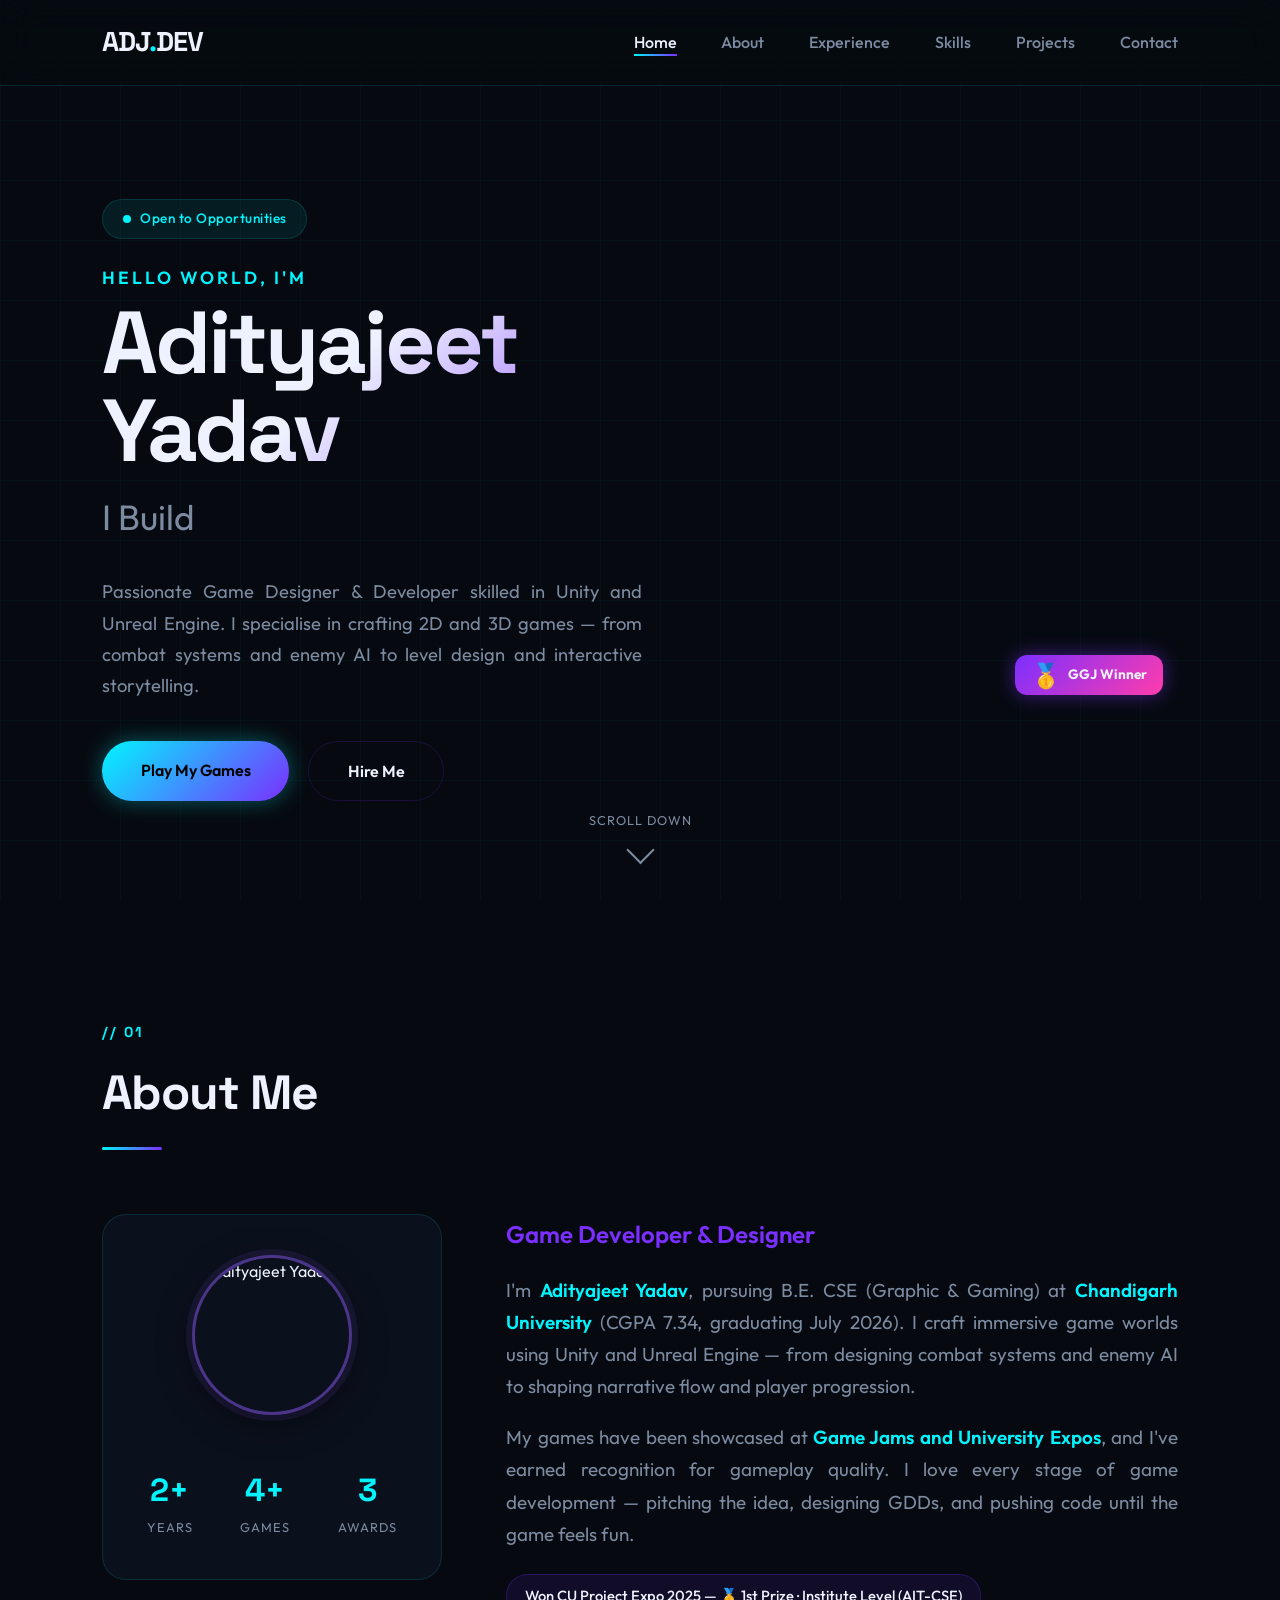
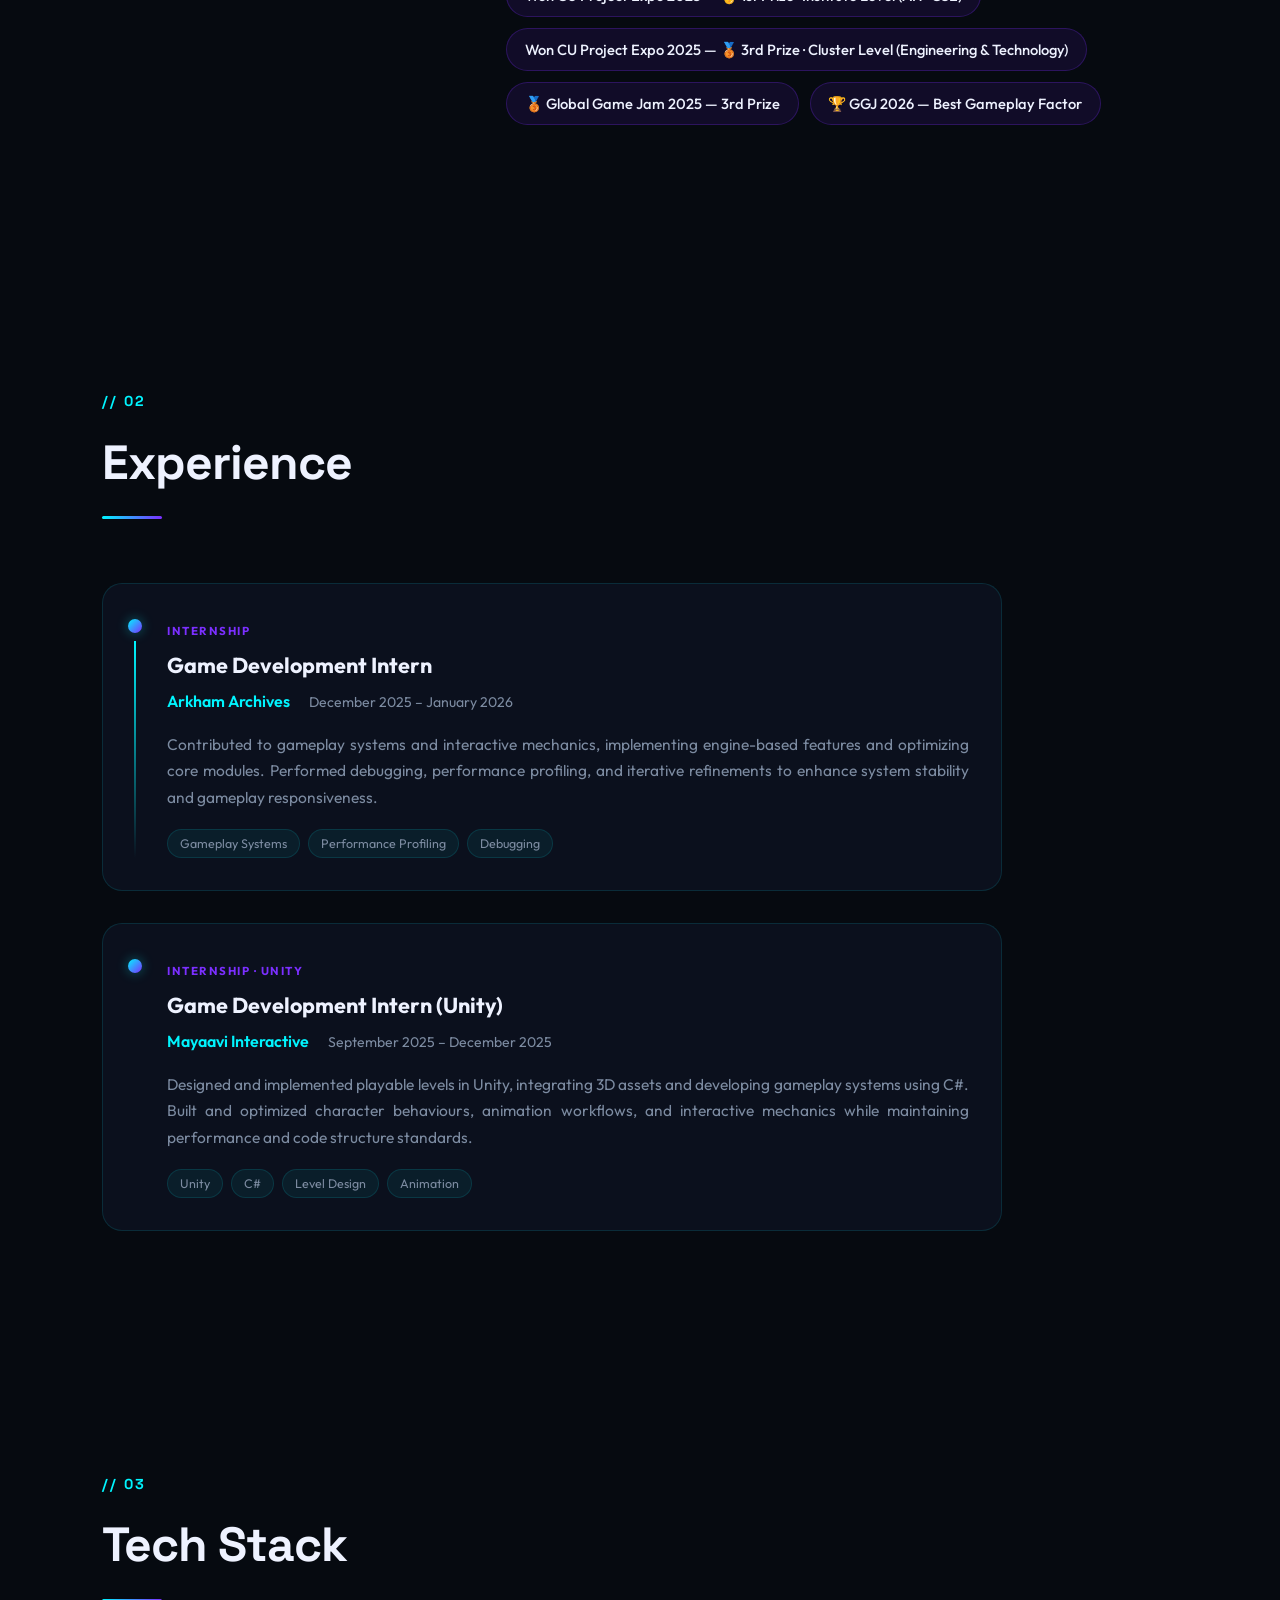
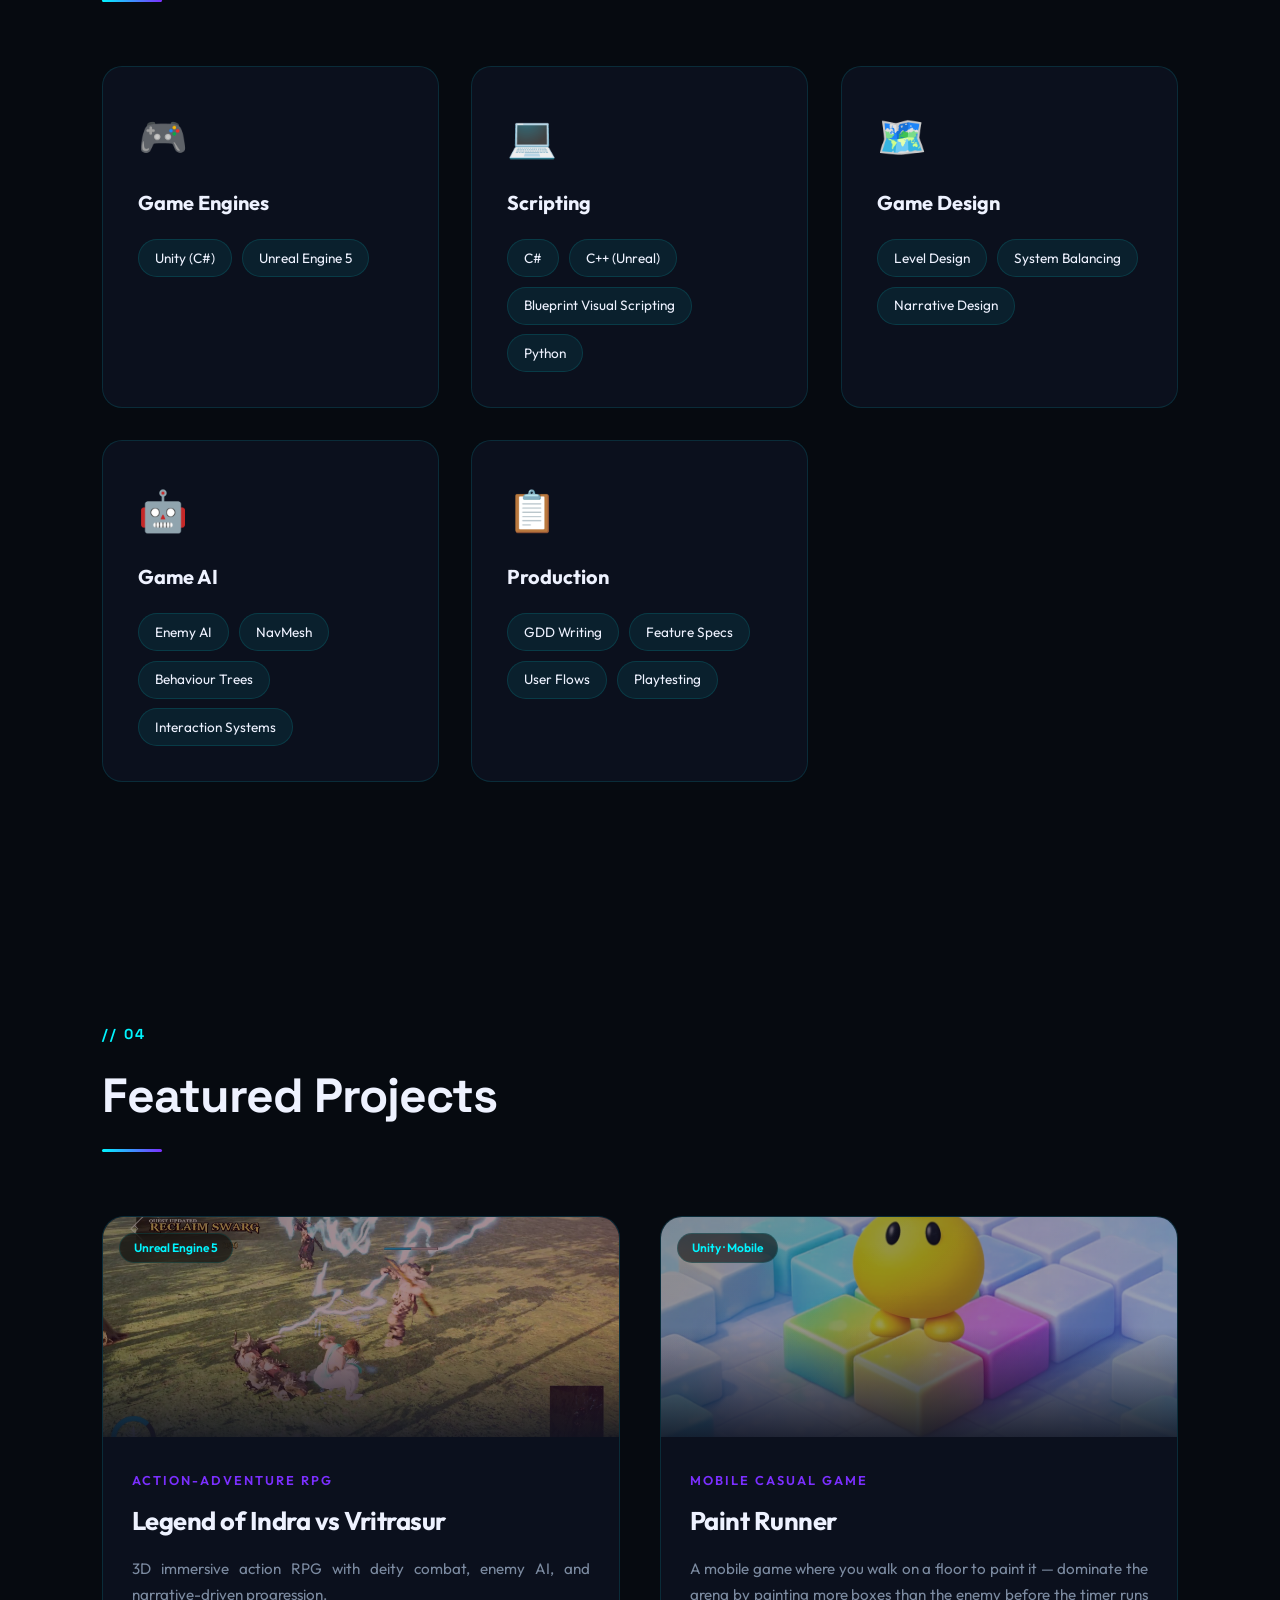
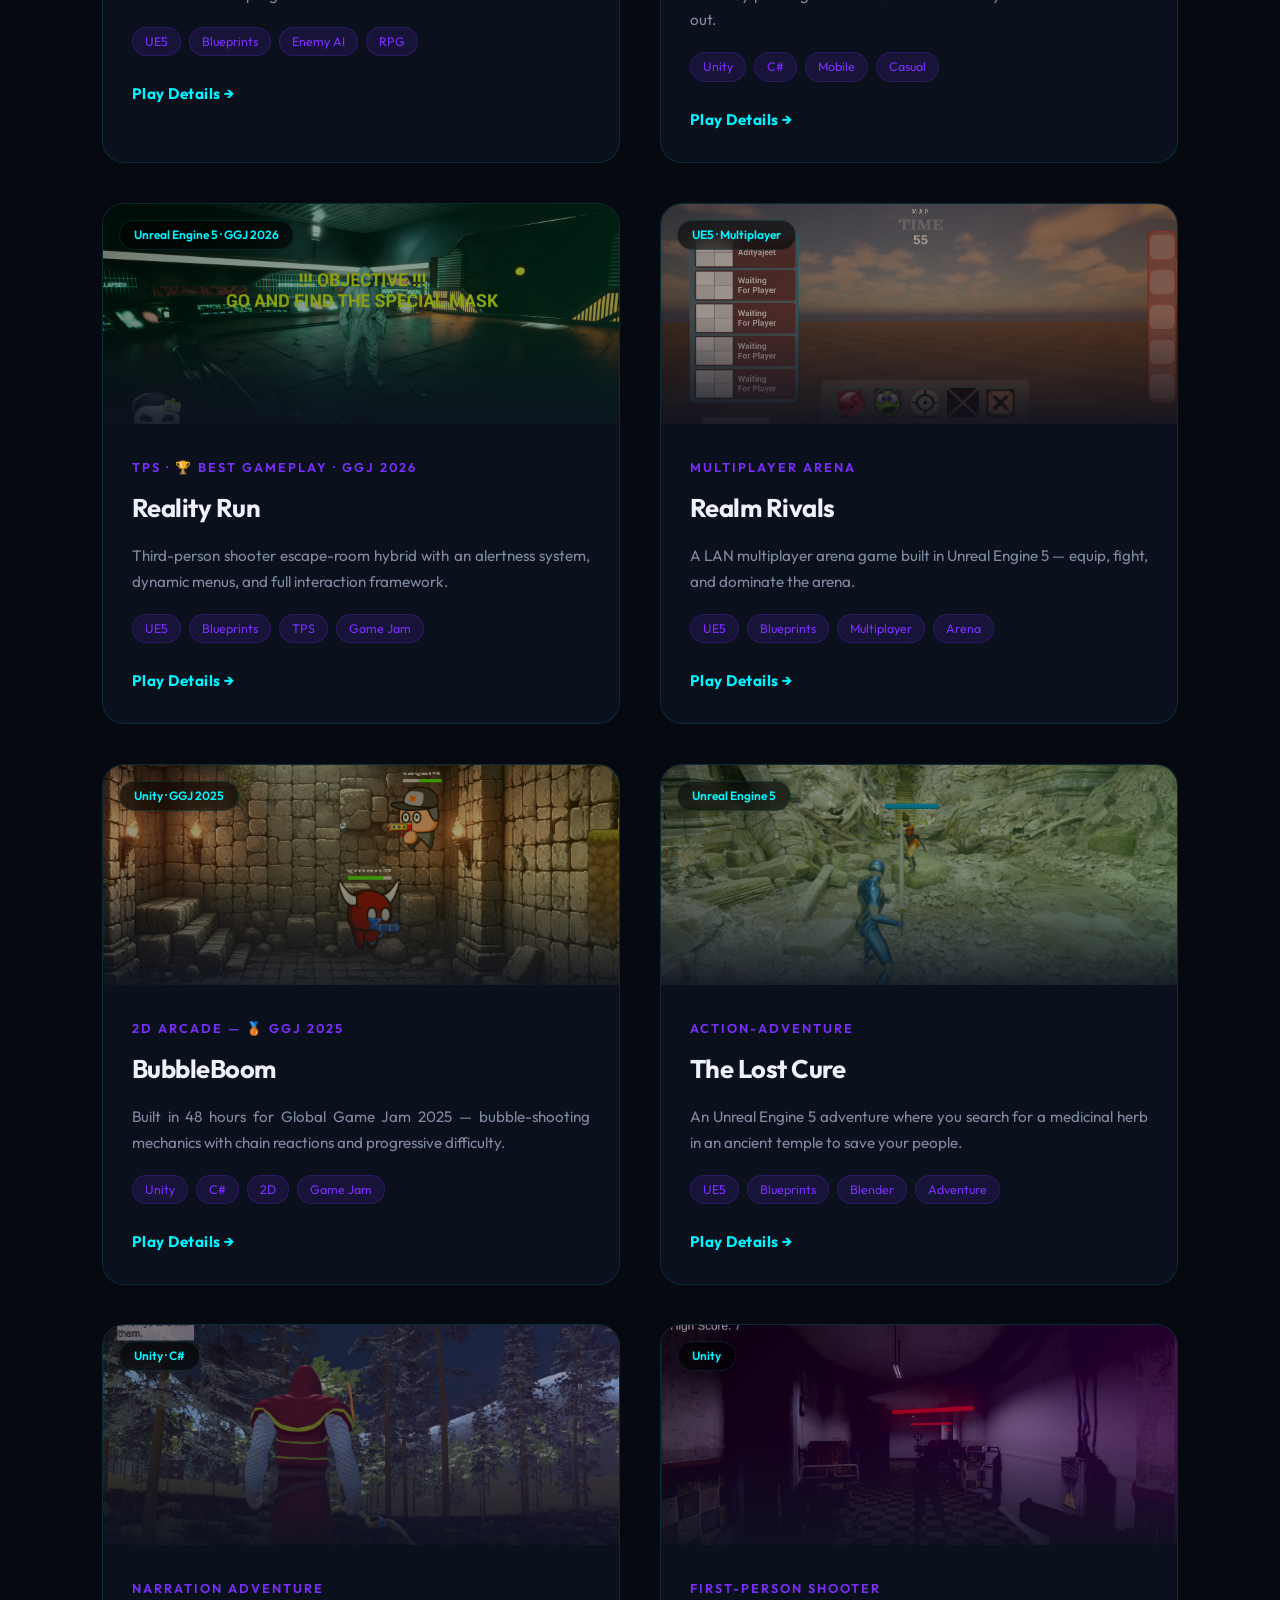
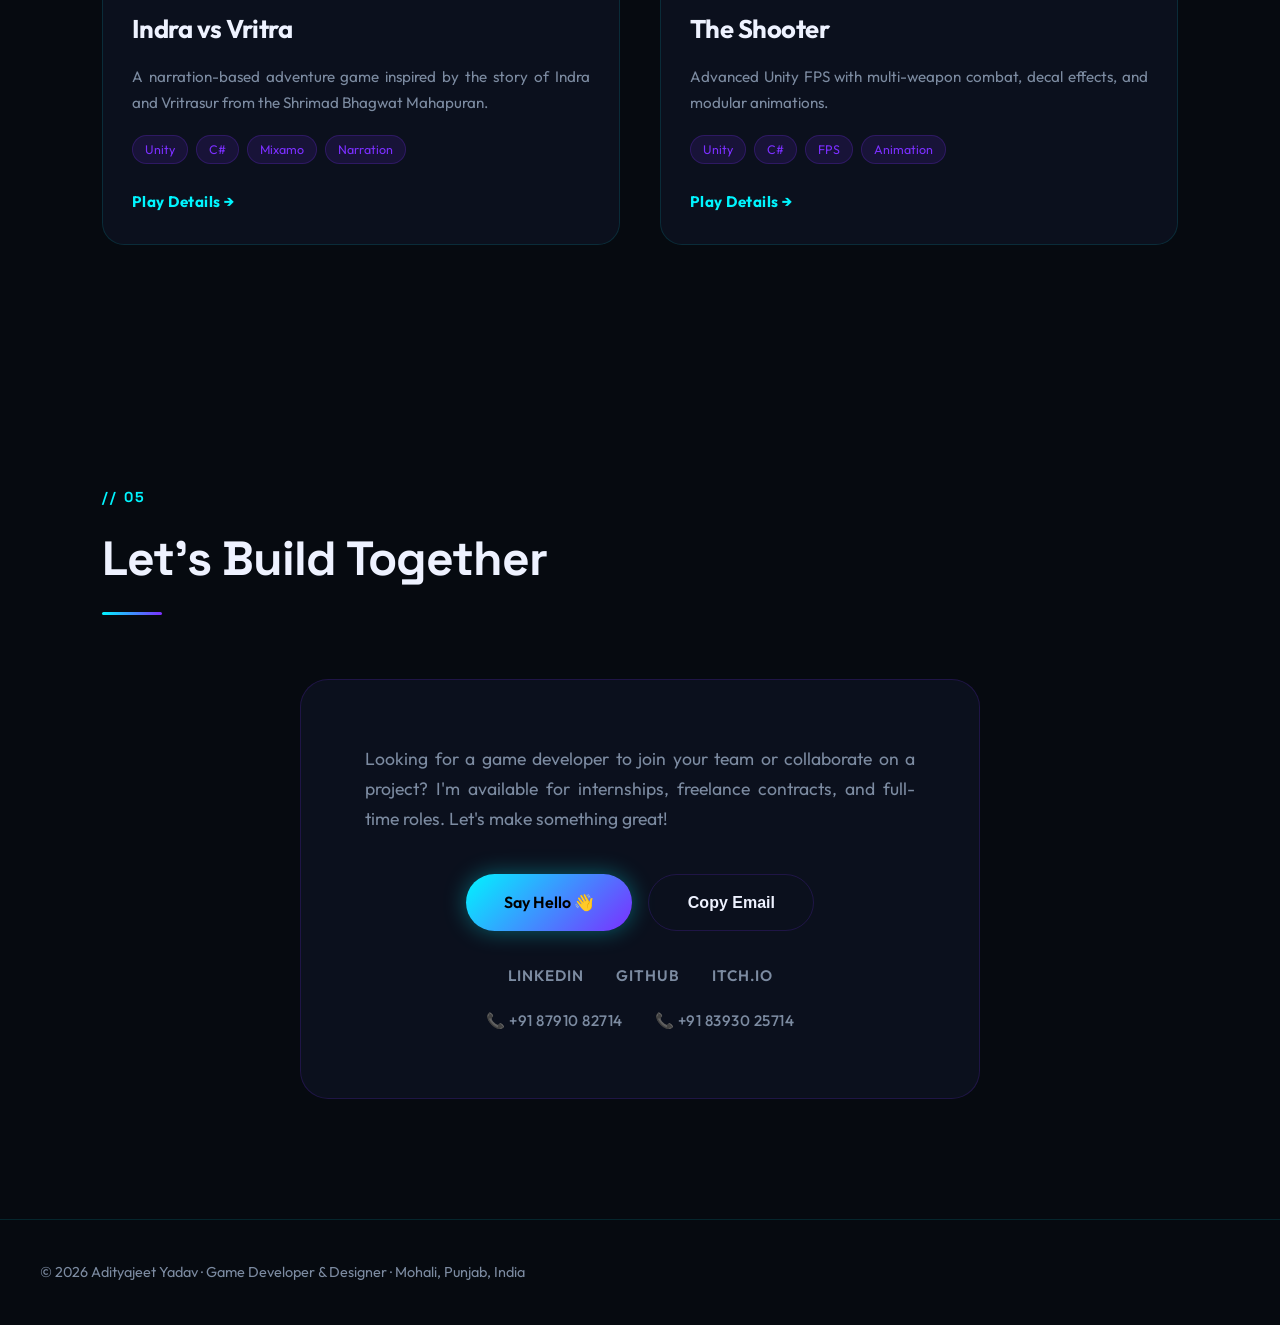
==== index.html @ 0228bddb "email" ====
<!DOCTYPE html>
<html lang="en">

<head>
    <meta charset="UTF-8">
    <meta name="viewport" content="width=device-width, initial-scale=1.0">
    <meta name="description"
        content="Adityajeet Yadav – Game Developer & Designer skilled in Unity and Unreal Engine. Crafting immersive 2D/3D gaming experiences.">
    <link
        href="https://fonts.googleapis.com/css2?family=Outfit:wght@300;400;500;600;800&family=Space+Grotesk:wght@400;700&display=swap"
        rel="stylesheet">
    <link rel="stylesheet" href="styles.css">
    <title>Adityajeet Yadav | Game Developer & Designer</title>
</head>

<body>
    <!-- THREE.JS FULL BG CANVAS -->
    <canvas id="hero-canvas"></canvas>

    <!-- NAVBAR -->
    <nav class="navbar" id="navbar">
        <div class="logo">ADJ<span class="dot">.</span>DEV</div>
        <ul class="nav-links" id="nav-links">
            <li><a href="#home" class="active">Home</a></li>
            <li><a href="#about">About</a></li>
            <li><a href="#experience">Experience</a></li>
            <li><a href="#skills">Skills</a></li>
            <li><a href="#projects">Projects</a></li>
            <li><a href="#contact">Contact</a></li>
        </ul>
        <div class="hamburger" id="hamburger" onclick="toggleMenu()">
            <span></span><span></span><span></span>
        </div>
    </nav>

    <!-- ─── HERO SECTION ─── -->
    <header class="hero" id="home">
        <div class="hero-content">
            <div class="hero-badge">
                <span class="badge-dot"></span>Open to Opportunities
            </div>
            <h2 class="greeting">Hello World, I'm</h2>
            <h1 class="name">Adityajeet Yadav</h1>
            <div class="type-wrap">
                <span class="type-prefix">I Build&nbsp;</span>
                <span class="typewriter" id="typewriter"></span>
            </div>
            <p class="bio">
                Passionate Game Designer & Developer skilled in Unity and Unreal Engine. I specialise in crafting 2D and
                3D games — from combat systems and enemy AI to level design and interactive storytelling.
            </p>
            <div class="cta-buttons">
                <a href="#projects" class="btn primary pulse">Play My Games</a>
                <a href="#contact" class="btn secondary">Hire Me</a>
            </div>
        </div>

        <div class="hero-3d-model" id="hero-model-wrap">
            <div class="level-badge"><span class="level-num">🥇</span>&nbsp;GGJ Winner</div>
        </div>

        <div class="scroll-hint">
            <span>Scroll Down</span>
            <div class="scroll-arrow"></div>
        </div>
    </header>

    <!-- ─── ABOUT SECTION ─── -->
    <section class="section about" id="about">
        <div class="section-header">
            <span class="section-prefix">// 01</span>
            <h2 class="section-title">About Me</h2>
            <div class="title-line"></div>
        </div>
        <div class="about-layout">
            <div class="about-card tilt-card">
                <div class="card-glow"></div>
                <div class="about-card-inner">
                    <img src="assets/profile.jpg" alt="Adityajeet Yadav"
                        style="
                            width: 160px;
                            height: 160px;
                            border-radius: 50%;
                            object-fit: cover;
                            object-position: center top;
                            display: block;
                            margin: 0 auto 1rem;
                            border: 3px solid rgba(139, 92, 246, 0.5);
                            box-shadow: 0 0 0 6px rgba(139, 92, 246, 0.1), 0 8px 32px rgba(0,0,0,0.5);
                            transition: transform 0.3s, box-shadow 0.3s;
                        "
                        onmouseover="this.style.transform='scale(1.05)';this.style.boxShadow='0 0 0 6px rgba(139,92,246,0.25), 0 16px 48px rgba(0,0,0,0.6)';"
                        onmouseout="this.style.transform='scale(1)';this.style.boxShadow='0 0 0 6px rgba(139,92,246,0.1), 0 8px 32px rgba(0,0,0,0.5)';"
                    >
                    <div class="about-stats-mini">
                        <div class="stat"><span class="stat-n">2+</span><span class="stat-l">Years</span></div>
                        <div class="stat"><span class="stat-n">4+</span><span class="stat-l">Games</span></div>
                        <div class="stat"><span class="stat-n">3</span><span class="stat-l">Awards</span></div>
                    </div>
                </div>
            </div>
            <div class="about-text">
                <h3 class="about-sub">Game Developer & Designer</h3>
                <p>
                    I'm <strong>Adityajeet Yadav</strong>, pursuing B.E. CSE (Graphic & Gaming) at <strong>Chandigarh
                        University</strong> (CGPA 7.34, graduating July 2026). I craft immersive game worlds using Unity
                    and Unreal Engine — from designing combat systems and enemy AI to shaping narrative flow and player
                    progression.
                </p>
                <p>
                    My games have been showcased at <strong>Game Jams and University Expos</strong>, and I've earned
                    recognition for gameplay quality. I love every stage of game development — pitching the idea,
                    designing GDDs, and pushing code until the game feels fun.
                </p>
                <div class="award-chips">
                    <span class="award-chip">Won CU Project Expo 2025 — 🥇 1st Prize · Institute Level (AIT-CSE)</span>
                    <span class="award-chip">Won CU Project Expo 2025 — 🥉 3rd Prize · Cluster Level (Engineering &amp;
                        Technology)</span>
                    <span class="award-chip">🥉 Global Game Jam 2025 — 3rd Prize</span>
                    <span class="award-chip">🏆 GGJ 2026 — Best Gameplay Factor</span>
                </div>

            </div>
        </div>
    </section>

    <!-- ─── EXPERIENCE SECTION ─── -->
    <section class="section experience" id="experience">
        <div class="section-header">
            <span class="section-prefix">// 02</span>
            <h2 class="section-title">Experience</h2>
            <div class="title-line"></div>
        </div>
        <div class="timeline">

            <div class="timeline-item tilt-card">
                <div class="card-glow"></div>
                <div class="tl-left">
                    <div class="tl-dot"></div>
                    <div class="tl-line"></div>
                </div>
                <div class="tl-content">
                    <div class="tl-badge">Internship</div>
                    <h3 class="tl-title">Game Development Intern</h3>
                    <span class="tl-company">Arkham Archives</span>
                    <span class="tl-date">December 2025 – January 2026</span>
                    <p class="tl-desc">
                        Contributed to gameplay systems and interactive mechanics, implementing engine-based features
                        and optimizing core modules. Performed debugging, performance profiling, and iterative
                        refinements to enhance system stability and gameplay responsiveness.
                    </p>
                    <div class="tl-tags">
                        <span>Gameplay Systems</span><span>Performance Profiling</span><span>Debugging</span>
                    </div>
                </div>
            </div>

            <div class="timeline-item tilt-card">
                <div class="card-glow"></div>
                <div class="tl-left">
                    <div class="tl-dot"></div>
                </div>
                <div class="tl-content">
                    <div class="tl-badge">Internship · Unity</div>
                    <h3 class="tl-title">Game Development Intern (Unity)</h3>
                    <span class="tl-company">Mayaavi Interactive</span>
                    <span class="tl-date">September 2025 – December 2025</span>
                    <p class="tl-desc">
                        Designed and implemented playable levels in Unity, integrating 3D assets and developing gameplay
                        systems using C#. Built and optimized character behaviours, animation workflows, and interactive
                        mechanics while maintaining performance and code structure standards.
                    </p>
                    <div class="tl-tags">
                        <span>Unity</span><span>C#</span><span>Level Design</span><span>Animation</span>
                    </div>
                </div>
            </div>

        </div>
    </section>

    <!-- ─── SKILLS SECTION ─── -->
    <section class="section skills" id="skills">
        <div class="section-header">
            <span class="section-prefix">// 03</span>
            <h2 class="section-title">Tech Stack</h2>
            <div class="title-line"></div>
        </div>
        <div class="skills-grid">
            <div class="skill-card tilt-card">
                <div class="card-glow"></div>
                <div class="skill-icon">🎮</div>
                <h3>Game Engines</h3>
                <div class="skill-tags">
                    <span>Unity (C#)</span><span>Unreal Engine 5</span>
                </div>
            </div>
            <div class="skill-card tilt-card">
                <div class="card-glow"></div>
                <div class="skill-icon">💻</div>
                <h3>Scripting</h3>
                <div class="skill-tags">
                    <span>C#</span><span>C++ (Unreal)</span><span>Blueprint Visual Scripting</span><span>Python</span>
                </div>
            </div>
            <div class="skill-card tilt-card">
                <div class="card-glow"></div>
                <div class="skill-icon">🗺️</div>
                <h3>Game Design</h3>
                <div class="skill-tags">
                    <span>Level Design</span><span>System Balancing</span><span>Narrative Design</span>
                </div>
            </div>
            <div class="skill-card tilt-card">
                <div class="card-glow"></div>
                <div class="skill-icon">🤖</div>
                <h3>Game AI</h3>
                <div class="skill-tags">
                    <span>Enemy AI</span><span>NavMesh</span><span>Behaviour Trees</span><span>Interaction
                        Systems</span>
                </div>
            </div>
            <div class="skill-card tilt-card">
                <div class="card-glow"></div>
                <div class="skill-icon">📋</div>
                <h3>Production</h3>
                <div class="skill-tags">
                    <span>GDD Writing</span><span>Feature Specs</span><span>User Flows</span><span>Playtesting</span>
                </div>
            </div>

        </div>
    </section>

    <!-- ─── PROJECTS SECTION ─── -->
    <section class="section projects" id="projects">
        <div class="section-header">
            <span class="section-prefix">// 04</span>
            <h2 class="section-title">Featured Projects</h2>
            <div class="title-line"></div>
        </div>
        <div class="projects-grid">

            <!-- PROJECT 1 -->
            <div class="project-card tilt-card" onclick="window.location.href='projects/indra-vs-vritrasur.html'">
                <div class="card-glow"></div>
                <div class="project-thumb thumb-1">
                    <img src="projects/Legend of Indra vs Vritrasur/Indra1.png" alt="Legend of Indra vs Vritrasur preview"
                        style="position:absolute;inset:0;width:100%;height:100%;object-fit:cover;opacity:0.55;">
                    <div class="project-engine-badge">Unreal Engine 5</div>
                    <div class="thumb-overlay"></div>
                </div>
                <div class="project-info">
                    <span class="proj-cat">Action-Adventure RPG</span>
                    <h3 class="proj-title">Legend of Indra vs Vritrasur</h3>
                    <p class="proj-desc">3D immersive action RPG with deity combat, enemy AI, and narrative-driven
                        progression.</p>
                    <div class="proj-tags"><span>UE5</span><span>Blueprints</span><span>Enemy AI</span><span>RPG</span>
                    </div>
                    <span class="proj-cta">Play Details →</span>
                </div>
            </div>

            <!-- PROJECT 2 -->
            <div class="project-card tilt-card" onclick="window.location.href='projects/paint-runner.html'">
                <div class="card-glow"></div>
                <div class="project-thumb thumb-2">
                    <img src="projects/Paint%20Runner/Screenshot_20260405_161250_It%27s%20Me%20Pico.jpg.jpeg" alt="Paint Runner preview"
                        style="position:absolute;inset:0;width:100%;height:100%;object-fit:cover;opacity:0.55;">
                    <div class="project-engine-badge">Unity · Mobile</div>
                    <div class="thumb-overlay"></div>
                </div>
                <div class="project-info">
                    <span class="proj-cat">Mobile Casual Game</span>
                    <h3 class="proj-title">Paint Runner</h3>
                    <p class="proj-desc">A mobile game where you walk on a floor to paint it — dominate the arena by painting more boxes than the enemy before the timer runs out.</p>
                    <div class="proj-tags"><span>Unity</span><span>C#</span><span>Mobile</span><span>Casual</span></div>
                    <span class="proj-cta">Play Details →</span>
                </div>
            </div>

            <!-- PROJECT 3 -->
            <div class="project-card tilt-card" onclick="window.location.href='projects/reality-run.html'">
                <div class="card-glow"></div>
                <div class="project-thumb thumb-3">
                    <img src="assets/projects/reality-run/ss1.png" alt="Reality Run preview"
                        style="position:absolute;inset:0;width:100%;height:100%;object-fit:cover;opacity:0.55;">
                    <div class="project-engine-badge">Unreal Engine 5 · GGJ 2026</div>
                    <div class="thumb-overlay"></div>
                </div>
                <div class="project-info">
                    <span class="proj-cat">TPS · 🏆 Best Gameplay · GGJ 2026</span>
                    <h3 class="proj-title">Reality Run</h3>
                    <p class="proj-desc">Third-person shooter escape-room hybrid with an alertness system, dynamic
                        menus, and full interaction framework.</p>
                    <div class="proj-tags"><span>UE5</span><span>Blueprints</span><span>TPS</span><span>Game Jam</span></div>
                    <span class="proj-cta">Play Details →</span>
                </div>
            </div>

            <!-- PROJECT 4 -->
            <div class="project-card tilt-card" onclick="window.location.href='projects/realm-rivals.html'">
                <div class="card-glow"></div>
                <div class="project-thumb thumb-4">
                    <img src="projects/Realm%20Rivals/Screenshot%202026-04-05%20165636.png" alt="Realm Rivals preview"
                        style="position:absolute;inset:0;width:100%;height:100%;object-fit:cover;opacity:0.55;">
                    <div class="project-engine-badge">UE5 · Multiplayer</div>
                    <div class="thumb-overlay"></div>
                </div>
                <div class="project-info">
                    <span class="proj-cat">Multiplayer Arena</span>
                    <h3 class="proj-title">Realm Rivals</h3>
                    <p class="proj-desc">A LAN multiplayer arena game built in Unreal Engine 5 — equip, fight, and dominate the arena.</p>
                    <div class="proj-tags"><span>UE5</span><span>Blueprints</span><span>Multiplayer</span><span>Arena</span></div>
                    <span class="proj-cta">Play Details →</span>
                </div>
            </div>

            <!-- PROJECT 5 -->
            <div class="project-card tilt-card" onclick="window.location.href='projects/bubbleboom.html'">
                <div class="card-glow"></div>
                <div class="project-thumb thumb-5">
                    <img src="projects/BubbleBoom/BB1.png" alt="BubbleBoom preview"
                        style="position:absolute;inset:0;width:100%;height:100%;object-fit:cover;opacity:0.55;">
                    <div class="project-engine-badge">Unity · GGJ 2025</div>
                    <div class="thumb-overlay"></div>
                </div>
                <div class="project-info">
                    <span class="proj-cat">2D Arcade — 🥉 GGJ 2025</span>
                    <h3 class="proj-title">BubbleBoom</h3>
                    <p class="proj-desc">Built in 48 hours for Global Game Jam 2025 — bubble-shooting mechanics with
                        chain reactions and progressive difficulty.</p>
                    <div class="proj-tags"><span>Unity</span><span>C#</span><span>2D</span><span>Game Jam</span></div>
                    <span class="proj-cta">Play Details →</span>
                </div>
            </div>

            <!-- PROJECT 6 -->
            <div class="project-card tilt-card" onclick="window.location.href='projects/the-lost-cure.html'">
                <div class="card-glow"></div>
                <div class="project-thumb thumb-6">
                    <img src="projects/The%20Lost%20Cure/Lost_Cure1.jpg" alt="The Lost Cure preview"
                        style="position:absolute;inset:0;width:100%;height:100%;object-fit:cover;opacity:0.55;">
                    <div class="project-engine-badge">Unreal Engine 5</div>
                    <div class="thumb-overlay"></div>
                </div>
                <div class="project-info">
                    <span class="proj-cat">Action-Adventure</span>
                    <h3 class="proj-title">The Lost Cure</h3>
                    <p class="proj-desc">An Unreal Engine 5 adventure where you search for a medicinal herb in an ancient temple to save your people.</p>
                    <div class="proj-tags"><span>UE5</span><span>Blueprints</span><span>Blender</span><span>Adventure</span></div>
                    <span class="proj-cta">Play Details →</span>
                </div>
            </div>

            <!-- PROJECT 7 -->
            <div class="project-card tilt-card" onclick="window.location.href='projects/indra-vs-vritra-prototype.html'">
                <div class="card-glow"></div>
                <div class="project-thumb thumb-7">
                    <img src="projects/Indra vs Vritra/Indra vs Vritra1.jpg" alt="Indra vs Vritra preview"
                        style="position:absolute;inset:0;width:100%;height:100%;object-fit:cover;opacity:0.55;">
                    <div class="project-engine-badge">Unity · C#</div>
                    <div class="thumb-overlay"></div>
                </div>
                <div class="project-info">
                    <span class="proj-cat">Narration Adventure</span>
                    <h3 class="proj-title">Indra vs Vritra</h3>
                    <p class="proj-desc">A narration-based adventure game inspired by the story of Indra and Vritrasur from the Shrimad Bhagwat Mahapuran.</p>
                    <div class="proj-tags"><span>Unity</span><span>C#</span><span>Mixamo</span><span>Narration</span></div>
                    <span class="proj-cta">Play Details →</span>
                </div>
            </div>

            <!-- PROJECT 8 -->
            <div class="project-card tilt-card" onclick="window.location.href='projects/the-shooter.html'">
                <div class="card-glow"></div>
                <div class="project-thumb thumb-8">
                    <img src="projects/The Shooter/Screenshot 2026-04-05 103116.png" alt="The Shooter preview"
                        style="position:absolute;inset:0;width:100%;height:100%;object-fit:cover;opacity:0.55;">
                    <div class="project-engine-badge">Unity</div>
                    <div class="thumb-overlay"></div>
                </div>
                <div class="project-info">
                    <span class="proj-cat">First-Person Shooter</span>
                    <h3 class="proj-title">The Shooter</h3>
                    <p class="proj-desc">Advanced Unity FPS with multi-weapon combat, decal effects, and modular
                        animations.</p>
                    <div class="proj-tags"><span>Unity</span><span>C#</span><span>FPS</span><span>Animation</span></div>
                    <span class="proj-cta">Play Details →</span>
                </div>
            </div>

        </div>
    </section>

    <!-- ─── CONTACT SECTION ─── -->
    <section class="section contact" id="contact">
        <div class="section-header">
            <span class="section-prefix">// 05</span>
            <h2 class="section-title">Let's Build Together</h2>
            <div class="title-line"></div>
        </div>
        <div class="contact-wrap">
            <div class="contact-card tilt-card">
                <div class="card-glow"></div>
                <p class="contact-desc">Looking for a game developer to join your team or collaborate on a project? I'm
                    available for internships, freelance contracts, and full-time roles. Let's make something great!</p>
                <div style="display: flex; gap: 1rem; justify-content: center; flex-wrap: wrap;">
                    <a href="https://mail.google.com/mail/?view=cm&fs=1&to=gamedeveloper.adityajeet@gmail.com&su=Hey%20Adityajeet%20-%20Let%27s%20Connect!"
                        target="_blank" class="btn primary pulse" id="contact-btn" onclick="if(/Android|webOS|iPhone|iPad|iPod|BlackBerry|IEMobile|Opera Mini/i.test(navigator.userAgent)){this.href='mailto:gamedeveloper.adityajeet@gmail.com?subject=Hey%20Adityajeet%20-%20Let%27s%20Connect!'; this.target='_self';}">Say Hello 👋</a>
                    <button class="btn secondary" onclick="navigator.clipboard.writeText('gamedeveloper.adityajeet@gmail.com'); const orig = this.innerText; this.innerText = 'Copied! ✅'; setTimeout(() => this.innerText = orig, 2000);" style="cursor: pointer;">Copy Email</button>
                </div>
                <div class="contact-links">
                    <a href="https://www.linkedin.com/in/adityajeet-yadav" class="c-link" target="_blank">LinkedIn</a>
                    <a href="https://github.com/GameDev-Adityajeet" class="c-link" target="_blank">GitHub</a>
                    <a href="https://gamedev-adityajeet.itch.io" class="c-link" target="_blank">itch.io</a>
                </div>
                <div class="contact-phones">
                    <a href="tel:+918791082714" class="phone-link">📞 +91 87910 82714</a>
                    <a href="tel:+918393025714" class="phone-link">📞 +91 83930 25714</a>
                </div>
            </div>
        </div>
    </section>

    <footer>
        <p>&copy; 2026 Adityajeet Yadav · Game Developer & Designer · Mohali, Punjab, India</p>
    </footer>

    <!-- ─── MODAL OVERLAY ─── -->
    <div class="modal-overlay" id="modal-overlay"></div>

    <!-- MODAL 1 — Legend of Indra vs Vritrasur -->
    <div class="modal" id="m1">
        <button class="close-modal" onclick="closeModal('m1')">×</button>
        <div class="modal-banner banner-1">
            <div class="modal-banner-title">Legend of Indra vs Vritrasur</div>
        </div>
        <div class="modal-body-wrap">
            <div class="modal-tags">
                <span>Unreal Engine 5</span><span>Blueprints</span><span>Enemy AI</span><span>Action-Adventure
                    RPG</span>
            </div>
            <h3>Overview</h3>
            <p>An action-adventure RPG inspired by Hindu mythology, built in Unreal Engine 5. Players take on the role
                of Indra fighting the demon Vritrasur across immersive 3D environments with a dynamic combat system and
                narrative-rich progression.</p>
            <h3>Key Features</h3>
            <ul>
                <li>Custom combat system with combo chains and ability cooldowns</li>
                <li>Enemy AI with patrol, alert, and attack states using Behaviour Trees</li>
                <li>Designed and balanced full narrative arc with branching dialogue</li>
                <li>3D immersive environments with atmospheric lighting in UE5</li>
                <li>Won 1st & 3rd Prize at CU Project Expo 2025</li>
            </ul>
            <div class="modal-actions">
                <a href="https://drive.google.com/file/d/1bna-HOx3K3JsBs7bHy0rfDV9sW3M6PvO/view?usp=sharing" class="btn primary" target="_blank">⬇ Download Game</a>
            </div>
        </div>
    </div>

    <!-- MODAL 2 — The Shooter -->
    <div class="modal" id="m2">
        <button class="close-modal" onclick="closeModal('m2')">×</button>
        <div class="modal-banner banner-2">
            <div class="modal-banner-title">The Shooter</div>
        </div>
        <div class="modal-body-wrap">
            <div class="modal-tags">
                <span>Unity</span><span>C#</span><span>FPS</span><span>Animation</span>
            </div>
            <h3>Overview</h3>
            <p>A first-person shooter developed in Unity featuring advanced player movement, multi-weapon combat with
                decal-based hit effects, and finely-tuned AI enemies. Focused on creating a satisfying and responsive
                feel for players.</p>
            <h3>Key Features</h3>
            <ul>
                <li>Multi-weapon system with modular reload and recoil animations</li>
                <li>Decal-based bullet impact effects on surfaces and characters</li>
                <li>Refined enemy AI pacing with clear difficulty curves</li>
                <li>Optimized character animation workflows for smooth transitions</li>
                <li>Performance-profiled and optimized for stable 60fps</li>
            </ul>
            <div class="modal-actions">
                <a href="https://drive.google.com/file/d/1aRDthoK3e5qqw7fl-U2JWYedlKcE1XnG/view?usp=sharing" class="btn primary" target="_blank">⬇ Download Game</a>
                <a href="https://gamedev-adityajeet.itch.io/the-shooter" class="btn secondary" target="_blank">Play on itch.io</a>
                <a href="https://github.com/GameDev-Adityajeet/The-Shooter" class="btn secondary" target="_blank">GitHub</a>
            </div>
        </div>
    </div>

    <!-- MODAL 3 — BubbleBoom -->
    <div class="modal" id="m3">
        <button class="close-modal" onclick="closeModal('m3')">×</button>
        <div class="modal-banner banner-3">
            <div class="modal-banner-title">BubbleBoom</div>
        </div>
        <div class="modal-body-wrap">
            <div class="modal-tags">
                <span>Unity</span><span>C#</span><span>2D</span><span>Global Game Jam 2025 — 🥉 3rd Prize</span>
            </div>
            <h3>Overview</h3>
            <p>Built entirely within 48 hours at Global Game Jam 2025, BubbleBoom is a 2D arcade shooting game featuring
                satisfying bubble-shooting mechanics, chain reaction combos, and escalating difficulty.</p>
            <h3>Key Features</h3>
            <ul>
                <li>Bubble-shooting system with trajectory prediction</li>
                <li>Chain reaction explosion mechanics for combo scoring</li>
                <li>Progressive difficulty curve designed for replayability</li>
                <li>Won 3rd Prize at Global Game Jam 2025</li>
                <li>Delivered as a complete, polished game in 48 hours</li>
            </ul>
            <div class="modal-actions">
                <a href="#" class="btn primary" target="_blank">Play Now (itch.io)</a>
                <a href="#" class="btn secondary" target="_blank">GitHub</a>
            </div>
        </div>
    </div>

    <!-- MODAL 4 — Reality Run -->
    <div class="modal" id="m4">
        <button class="close-modal" onclick="closeModal('m4')">×</button>
        <div class="modal-banner banner-4">
            <div class="modal-banner-title">Reality Run</div>
        </div>
        <div class="modal-body-wrap">
            <div class="modal-tags">
                <span>Unreal Engine 5</span><span>Blueprints</span><span>TPS</span><span>GGJ 2026 — 🏆 Best Gameplay</span>
            </div>
            <h3>Overview</h3>
            <p>Reality Run is a third-person shooter blending escape-room puzzle design with action gameplay. Made for
                Global Game Jam 2026, it won the Award for Best Gameplay Factor. Players navigate stealth and action
                through a tense alertness system.</p>
            <h3>Key Features</h3>
            <ul>
                <li>Alertness Level Detector — a dynamic guard awareness system</li>
                <li>Full interaction system for objects, NPCs, and environment</li>
                <li>Dynamic menus with in-world UI and context-sensitive controls</li>
                <li>Third-person shooter mechanics with stealth options</li>
                <li>Won Best Gameplay Factor at Global Game Jam 2026</li>
            </ul>
            <div class="modal-actions">
                <a href="#" class="btn primary" target="_blank">Play Now (itch.io)</a>
                <a href="#" class="btn secondary" target="_blank">GitHub</a>
            </div>
        </div>
    </div>

    <!-- MODAL 5 — Indra vs Vritra -->
    <div class="modal" id="m5">
        <button class="close-modal" onclick="closeModal('m5')">×</button>
        <div class="modal-banner banner-5">
            <div class="modal-banner-title">Indra vs Vritra</div>
        </div>
        <div class="modal-body-wrap">
            <div class="modal-tags">
                <span>Unity</span><span>C#</span><span>Mixamo</span><span>Narration Adventure</span>
            </div>
            <h3>Overview</h3>
            <p>A narration-based adventure game inspired by the story of Indra and Vritrasur from the Shrimad Bhagwat Mahapuran. Developed as a prototype for the larger Legend of Indra vs Vritrasur project, built in Unity using C# and Mixamo animations.</p>
            <h3>Key Features</h3>
            <ul>
                <li>Narration-driven storytelling with mythological themes</li>
                <li>Player controls designed for immersive exploration</li>
                <li>Custom environment design and storyboarding</li>
                <li>Served as Game Director overseeing creative vision</li>
                <li>Prototype that evolved into the full UE5 title</li>
            </ul>
            <div class="modal-actions">
                <a href="https://shubham-bajaj.itch.io/indra-vs-vritra" class="btn primary" target="_blank">⬇ Download Game</a>
                <a href="https://github.com/ReZ26/Kali_FIle" class="btn secondary" target="_blank">GitHub</a>
            </div>
        </div>
    </div>

    <!-- MODAL 6 — The Lost Cure -->
    <div class="modal" id="m6">
        <button class="close-modal" onclick="closeModal('m6')">×</button>
        <div class="modal-banner banner-6">
            <div class="modal-banner-title">The Lost Cure</div>
        </div>
        <div class="modal-body-wrap">
            <div class="modal-tags">
                <span>Unreal Engine 5</span><span>Blueprints</span><span>Blender</span><span>Action-Adventure</span>
            </div>
            <h3>Overview</h3>
            <p>The Lost Cure is an action-adventure game built in Unreal Engine 5. Players embark on a quest to find a medicinal herb in an ancient temple to save their people. This was the initial first project on Unreal Engine, showcasing player mechanics and enemy system design.</p>
            <h3>Key Features</h3>
            <ul>
                <li>Custom player mechanics and movement system</li>
                <li>Enemy AI system with patrol and combat behaviour</li>
                <li>Temple-based level design with exploration elements</li>
                <li>3D assets integrated via Blender pipeline</li>
                <li>First Unreal Engine project — foundational UE5 learning</li>
            </ul>
            <div class="modal-actions">
                <a href="https://prinav-01.itch.io/the-lost-cure" class="btn primary" target="_blank">⬇ Download Game</a>
                <a href="https://github.com/ReZ26/ProjectSem5" class="btn secondary" target="_blank">GitHub</a>
            </div>
        </div>
    </div>

    <!-- MODAL 7 — Realm Rivals -->
    <div class="modal" id="m7">
        <button class="close-modal" onclick="closeModal('m7')">×</button>
        <div class="modal-banner banner-7">
            <div class="modal-banner-title">Realm Rivals</div>
        </div>
        <div class="modal-body-wrap">
            <div class="modal-tags">
                <span>Unreal Engine 5</span><span>Blueprints</span><span>Multiplayer</span><span>Arena Combat</span>
            </div>
            <h3>Overview</h3>
            <p>Realm Rivals is a LAN multiplayer arena game built in Unreal Engine 5 using Blueprints. Players connect under the same Wi-Fi to equip gear, fight in the arena, and compete across custom-built levels.</p>
            <h3>Key Features</h3>
            <ul>
                <li>LAN multiplayer networking under same Wi-Fi connection</li>
                <li>Custom damage system with hit detection and feedback</li>
                <li>Interaction system for equipment and gear loadout</li>
                <li>Arena-based combat with competitive gameplay</li>
                <li>Multiple custom-designed levels</li>
            </ul>
            <div class="modal-actions">
                <a href="https://drive.google.com/file/d/1J4SWFTBHTls6U0nyFR9s3BXf5Cxs-OVW/view?usp=sharing" class="btn primary" target="_blank">⬇ Download Game</a>
                <a href="https://shubham-bajaj.itch.io/realm-rivals" class="btn secondary" target="_blank">Itch.io</a>
                <a href="https://github.com/ReZ26/BP_Multiplayer" class="btn secondary" target="_blank">GitHub</a>
            </div>
        </div>
    </div>

    <!-- MODAL 8 — Paint Runner -->
    <div class="modal" id="m8">
        <button class="close-modal" onclick="closeModal('m8')">×</button>
        <div class="modal-banner banner-8">
            <div class="modal-banner-title">Paint Runner</div>
        </div>
        <div class="modal-body-wrap">
            <div class="modal-tags">
                <span>Unity</span><span>C#</span><span>Mobile</span><span>Casual Game</span>
            </div>
            <h3>Overview</h3>
            <p>Paint Runner is a mobile casual game built in Unity using C#. Walk across the floor arena to paint tiles your colour — outpaint the enemy before the timer runs out to win. Features multiple arenas, a quest system, inventory, and smooth scene transitions.</p>
            <h3>Key Features</h3>
            <ul>
                <li>Core painting mechanic — walk to paint tiles, beat enemy tile count to win</li>
                <li>Multiple arenas with different layouts and challenges</li>
                <li>Quest system with objectives and progression rewards</li>
                <li>Inventory system for unlocking and equipping items</li>
                <li>Smooth transition system between scenes and game states</li>
            </ul>
            <div class="modal-actions">
                <a href="https://drive.google.com/file/d/1j2N7TJPSlAzjbolle6w1b0cLEJcCf_t7/view?usp=sharing" class="btn primary" target="_blank">⬇ Download Game</a>
                <a href="https://github.com/SciMyth-Games/PaintRunner" class="btn secondary" target="_blank">GitHub</a>
            </div>
        </div>
    </div>

    <!-- THREE.JS CDN -->
    <script src="https://cdnjs.cloudflare.com/ajax/libs/three.js/r128/three.min.js"></script>
    <script src="script.js"></script>
</body>

</html>
---- styles.css ----
/* ===========================
   DESIGN TOKENS
   =========================== */
:root {
    --bg: #060a10;
    --bg-2: #0d1220;
    --card-bg: rgba(13, 18, 32, 0.85);
    --text: #eef2ff;
    --muted: #7c8ba1;
    --accent: #00f5ff;
    /* neon cyan */
    --accent2: #7b2fff;
    /* neon purple */
    --accent3: #ff3cac;
    /* neon pink */
    --glass: rgba(255, 255, 255, 0.04);
    --border: rgba(0, 245, 255, 0.12);
    --border2: rgba(123, 47, 255, 0.18);
    --glow-c: rgba(0, 245, 255, 0.35);
    --glow-p: rgba(123, 47, 255, 0.35);
}

/* ===========================
   RESET & BASE
   =========================== */
*,
*::before,
*::after {
    margin: 0;
    padding: 0;
    box-sizing: border-box;
}

html {
    scroll-behavior: smooth;
}

body {
    font-family: 'Outfit', sans-serif;
    background: var(--bg);
    color: var(--text);
    overflow-x: hidden;
    line-height: 1.7;
}

/* Justify all multiline paragraph/description text */
p,
.bio,
.about-text p,
.tl-desc,
.proj-desc,
.contact-desc,
.modal-body-wrap p,
.modal-body-wrap li {
    text-align: justify;
    text-justify: inter-word;
}

/* Subtle grid bg texture */
body::before {
    content: '';
    position: fixed;
    inset: 0;
    background-image:
        linear-gradient(rgba(0, 245, 255, 0.03) 1px, transparent 1px),
        linear-gradient(90deg, rgba(0, 245, 255, 0.03) 1px, transparent 1px);
    background-size: 60px 60px;
    pointer-events: none;
    z-index: 0;
}

/* THREE.JS FULL BG CANVAS */
#hero-canvas {
    position: fixed;
    top: 0;
    left: 0;
    width: 100%;
    height: 100%;
    z-index: 1;
    pointer-events: none;
}

/* ===========================
   NAVBAR
   =========================== */
.navbar {
    position: fixed;
    top: 0;
    left: 0;
    width: 100%;
    z-index: 1000;
    display: flex;
    justify-content: space-between;
    align-items: center;
    padding: 1.2rem 8%;
    background: rgba(6, 10, 16, 0.7);
    backdrop-filter: blur(18px);
    border-bottom: 1px solid var(--border);
    transition: background 0.3s;
}

.logo {
    font-family: 'Space Grotesk', sans-serif;
    font-size: 1.7rem;
    font-weight: 700;
    letter-spacing: -1px;
    color: var(--text);
}

.logo .dot {
    color: var(--accent);
}

.nav-links {
    list-style: none;
    display: flex;
    gap: 2.8rem;
}

.nav-links a {
    color: var(--muted);
    text-decoration: none;
    font-size: 1rem;
    font-weight: 500;
    position: relative;
    padding-bottom: 4px;
    transition: color 0.3s;
}

.nav-links a::after {
    content: '';
    position: absolute;
    bottom: 0;
    left: 0;
    width: 0;
    height: 2px;
    background: linear-gradient(90deg, var(--accent), var(--accent2));
    transition: width 0.3s;
}

.nav-links a:hover,
.nav-links a.active {
    color: var(--text);
}

.nav-links a:hover::after,
.nav-links a.active::after {
    width: 100%;
}

.hamburger {
    display: none;
    flex-direction: column;
    gap: 5px;
    cursor: pointer;
}

.hamburger span {
    display: block;
    width: 24px;
    height: 2px;
    background: var(--text);
    border-radius: 2px;
}

/* ===========================
   HERO SECTION
   =========================== */
.hero {
    position: relative;
    z-index: 2;
    min-height: 100vh;
    display: flex;
    align-items: center;
    justify-content: space-between;
    padding: 0 8%;
    padding-top: 100px;
    gap: 3rem;
}

.hero-badge {
    display: inline-flex;
    align-items: center;
    gap: 0.6rem;
    font-size: 0.85rem;
    color: var(--accent);
    background: rgba(0, 245, 255, 0.08);
    border: 1px solid var(--border);
    padding: 0.45rem 1.2rem;
    border-radius: 50px;
    margin-bottom: 1.5rem;
    font-weight: 500;
    letter-spacing: 0.5px;
}

.badge-dot {
    width: 8px;
    height: 8px;
    border-radius: 50%;
    background: var(--accent);
    animation: blink 1.5s ease-in-out infinite;
}

.greeting {
    font-size: 1.1rem;
    font-weight: 600;
    color: var(--accent);
    text-transform: uppercase;
    letter-spacing: 3px;
    margin-bottom: 0.4rem;
}

.name {
    font-family: 'Space Grotesk', sans-serif;
    font-size: clamp(3rem, 7vw, 5.5rem);
    font-weight: 700;
    line-height: 1;
    letter-spacing: -3px;
    margin-bottom: 0.8rem;
    background: linear-gradient(135deg, var(--text) 40%, var(--accent2));
    -webkit-background-clip: text;
    -webkit-text-fill-color: transparent;
}

.type-wrap {
    font-size: clamp(1.5rem, 3.5vw, 2.2rem);
    font-weight: 400;
    color: var(--muted);
    margin-bottom: 1.8rem;
    display: flex;
    align-items: center;
}

.typewriter {
    color: var(--accent3);
    border-right: 2px solid var(--accent3);
    padding-right: 4px;
    animation: blink-cursor 0.8s step-end infinite;
    font-weight: 600;
}

.bio {
    color: var(--muted);
    font-size: 1.15rem;
    max-width: 540px;
    margin-bottom: 2.5rem;
}

.cta-buttons {
    display: flex;
    gap: 1.2rem;
    flex-wrap: wrap;
}

.btn {
    padding: 0.95rem 2.4rem;
    border-radius: 50px;
    text-decoration: none;
    font-weight: 600;
    font-size: 1rem;
    cursor: pointer;
    border: none;
    display: inline-block;
    transition: transform 0.25s, box-shadow 0.25s;
}

.btn.primary {
    background: linear-gradient(135deg, var(--accent), var(--accent2));
    color: #000;
    box-shadow: 0 0 22px var(--glow-c);
}

.btn.primary:hover {
    transform: translateY(-3px);
    box-shadow: 0 0 40px var(--glow-c);
}

.btn.secondary {
    background: transparent;
    color: var(--text);
    border: 1px solid var(--border2);
}

.btn.secondary:hover {
    background: var(--glass);
    border-color: var(--accent);
    transform: translateY(-3px);
}

/* PULSE ANIMATION FOR CTA */
.pulse {
    animation: pulse-glow 3s ease-in-out infinite;
}

/* HERO RIGHT SIDE: 3D model placeholder */
.hero-3d-model {
    position: relative;
    width: 420px;
    height: 420px;
    flex-shrink: 0;
    display: flex;
    justify-content: center;
    align-items: center;
}

.level-badge {
    position: absolute;
    bottom: 15px;
    right: 15px;
    background: linear-gradient(135deg, var(--accent2), var(--accent3));
    border-radius: 12px;
    padding: 0.5rem 1rem;
    font-size: 0.85rem;
    font-weight: 700;
    z-index: 5;
    display: flex;
    align-items: center;
    gap: 4px;
    box-shadow: 0 0 20px rgba(123, 47, 255, 0.5);
}

.level-num {
    font-size: 1.5rem;
    font-weight: 800;
    line-height: 1;
}

.scroll-hint {
    position: absolute;
    bottom: 40px;
    left: 50%;
    transform: translateX(-50%);
    display: flex;
    flex-direction: column;
    align-items: center;
    gap: 8px;
    color: var(--muted);
    font-size: 0.8rem;
    letter-spacing: 1px;
    text-transform: uppercase;
    z-index: 5;
}

.scroll-arrow {
    width: 20px;
    height: 20px;
    border-right: 2px solid var(--muted);
    border-bottom: 2px solid var(--muted);
    transform: rotate(45deg);
    animation: bounce 2s ease-in-out infinite;
}

/* ===========================
   SECTIONS (COMMON)
   =========================== */
.section {
    position: relative;
    z-index: 2;
    padding: 120px 8%;
}

.section-header {
    margin-bottom: 4rem;
}

.section-prefix {
    font-family: 'Space Grotesk', monospace;
    font-size: 0.9rem;
    color: var(--accent);
    font-weight: 700;
    letter-spacing: 2px;
    display: block;
    margin-bottom: 0.5rem;
}

.section-title {
    font-family: 'Space Grotesk', sans-serif;
    font-size: clamp(2rem, 4vw, 3rem);
    font-weight: 700;
    letter-spacing: -1px;
    margin-bottom: 0.8rem;
}

.title-line {
    width: 60px;
    height: 3px;
    background: linear-gradient(90deg, var(--accent), var(--accent2));
    border-radius: 4px;
}

/* ===========================
   3D TILT CARDS (JS-driven)
   =========================== */
.tilt-card {
    transform-style: preserve-3d;
    transition: transform 0.12s ease, box-shadow 0.2s ease;
    will-change: transform;
}

.card-glow {
    position: absolute;
    inset: 0;
    border-radius: inherit;
    background: radial-gradient(circle at var(--mx, 50%) var(--my, 50%),
            rgba(0, 245, 255, 0.18) 0%, transparent 65%);
    pointer-events: none;
    opacity: 0;
    transition: opacity 0.3s;
    z-index: 1;
}

.tilt-card:hover .card-glow {
    opacity: 1;
}

/* ===========================
   ABOUT SECTION
   =========================== */
.about-layout {
    display: grid;
    grid-template-columns: 340px 1fr;
    gap: 4rem;
    align-items: start;
}

.about-card {
    position: relative;
    background: var(--card-bg);
    border: 1px solid var(--border);
    border-radius: 24px;
    overflow: hidden;
    padding: 0;
}

.about-card-inner {
    display: flex;
    flex-direction: column;
    align-items: center;
    padding: 2.5rem 2rem;
    gap: 2rem;
}

.avatar-placeholder {
    width: 180px;
    height: 220px;
    background: var(--glass);
    border: 1px dashed var(--border);
    border-radius: 16px;
    display: flex;
    justify-content: center;
    align-items: center;
    color: var(--muted);
    font-size: 0.95rem;
}

.about-stats-mini {
    display: flex;
    gap: 1.5rem;
    width: 100%;
    justify-content: space-around;
}

.stat {
    display: flex;
    flex-direction: column;
    align-items: center;
}

.stat-n {
    font-family: 'Space Grotesk', sans-serif;
    font-size: 2rem;
    font-weight: 700;
    color: var(--accent);
}

.stat-l {
    font-size: 0.8rem;
    color: var(--muted);
    text-transform: uppercase;
    letter-spacing: 1px;
}

.about-sub {
    font-size: 1.5rem;
    margin-bottom: 1.2rem;
    font-weight: 600;
    color: var(--accent2);
}

.about-text p {
    color: var(--muted);
    margin-bottom: 1.2rem;
    font-size: 1.18rem;
}

.about-text strong {
    color: var(--accent);
    font-weight: 600;
}

/* AWARD CHIPS */
.award-chips {
    display: flex;
    flex-wrap: wrap;
    gap: 0.7rem;
    margin: 1.5rem 0;
}

.award-chip {
    padding: 0.5rem 1.1rem;
    background: rgba(123, 47, 255, 0.1);
    border: 1px solid rgba(123, 47, 255, 0.25);
    border-radius: 50px;
    font-size: 0.92rem;
    color: var(--text);
    font-weight: 500;
}

/* XP BAR */
.xp-bar-wrap {
    margin-top: 2rem;
}

.xp-title {
    font-size: 0.85rem;
    color: var(--muted);
    margin-bottom: 0.6rem;
    letter-spacing: 1px;
    text-transform: uppercase;
}

.xp-bar {
    height: 10px;
    background: rgba(255, 255, 255, 0.06);
    border-radius: 50px;
    overflow: visible;
    position: relative;
}

.xp-fill {
    height: 100%;
    background: linear-gradient(90deg, var(--accent), var(--accent2));
    border-radius: 50px;
    position: relative;
    box-shadow: 0 0 14px var(--glow-c);
    animation: xp-grow 1.5s ease-out;
}

.xp-tooltip {
    position: absolute;
    right: 0;
    top: -30px;
    font-size: 0.75rem;
    white-space: nowrap;
    background: var(--card-bg);
    border: 1px solid var(--border);
    padding: 3px 10px;
    border-radius: 20px;
    color: var(--accent);
}

/* ===========================
   EXPERIENCE / TIMELINE
   =========================== */
.experience {
    background: transparent;
}

.timeline {
    display: flex;
    flex-direction: column;
    gap: 2rem;
    max-width: 900px;
}

.timeline-item {
    position: relative;
    display: grid;
    grid-template-columns: 32px 1fr;
    gap: 0 2rem;
    background: var(--card-bg);
    border: 1px solid var(--border);
    border-radius: 20px;
    padding: 2rem 2rem 2rem 0;
    overflow: hidden;
}

.tl-left {
    display: flex;
    flex-direction: column;
    align-items: center;
    padding-top: 0.2rem;
    padding-left: 2rem;
}

.tl-dot {
    width: 14px;
    height: 14px;
    border-radius: 50%;
    background: linear-gradient(135deg, var(--accent), var(--accent2));
    box-shadow: 0 0 12px var(--glow-c);
    flex-shrink: 0;
}

.tl-line {
    flex: 1;
    width: 2px;
    background: linear-gradient(to bottom, var(--accent), transparent);
    margin-top: 0.5rem;
}

.tl-badge {
    display: inline-block;
    font-size: 0.72rem;
    font-weight: 700;
    text-transform: uppercase;
    letter-spacing: 1.5px;
    color: var(--accent2);
    margin-bottom: 0.4rem;
}

.tl-title {
    font-size: 1.35rem;
    font-weight: 700;
    margin-bottom: 0.25rem;
}

.tl-company {
    display: inline-block;
    color: var(--accent);
    font-size: 1rem;
    font-weight: 600;
    margin-right: 1rem;
}

.tl-date {
    display: inline-block;
    color: var(--muted);
    font-size: 0.88rem;
    font-weight: 400;
}

.tl-desc {
    color: var(--muted);
    font-size: 0.97rem;
    margin: 1rem 0 1.2rem;
    line-height: 1.7;
}

.tl-tags {
    display: flex;
    flex-wrap: wrap;
    gap: 0.5rem;
}

.tl-tags span {
    padding: 3px 12px;
    background: rgba(0, 245, 255, 0.06);
    border: 1px solid var(--border);
    border-radius: 50px;
    font-size: 0.78rem;
    color: var(--text-muted, var(--muted));
}

/* ===========================
   SKILLS GRID
   =========================== */
.skills-grid {
    display: grid;
    grid-template-columns: repeat(auto-fill, minmax(280px, 1fr));
    gap: 2rem;
}

.skill-card {
    position: relative;
    background: var(--card-bg);
    border: 1px solid var(--border);
    border-radius: 20px;
    padding: 2.2rem;
    overflow: hidden;
    transition: border-color 0.3s, transform 0.15s;
}

.skill-card:hover {
    border-color: var(--accent2);
}

.skill-icon {
    font-size: 2.5rem;
    margin-bottom: 1rem;
}

.skill-card h3 {
    font-size: 1.25rem;
    font-weight: 700;
    margin-bottom: 1.2rem;
}

.skill-tags {
    display: flex;
    flex-wrap: wrap;
    gap: 0.6rem;
}

.skill-tags span {
    padding: 0.4rem 1rem;
    background: rgba(0, 245, 255, 0.07);
    border: 1px solid var(--border);
    border-radius: 50px;
    font-size: 0.85rem;
    color: var(--text);
}

/* ===========================
   PROJECTS GRID
   =========================== */
.projects-grid {
    display: grid;
    grid-template-columns: repeat(auto-fill, minmax(340px, 1fr));
    gap: 2.5rem;
}

.project-card {
    position: relative;
    background: var(--card-bg);
    border: 1px solid var(--border);
    border-radius: 22px;
    overflow: hidden;
    cursor: pointer;
    transition: border-color 0.3s, transform 0.15s;
}

.project-card:hover {
    border-color: var(--accent);
}

.project-thumb {
    height: 220px;
    position: relative;
    overflow: hidden;
    display: flex;
    align-items: center;
    justify-content: center;
}

.thumb-1 {
    background: linear-gradient(135deg, #0f2027, #203a43, #2c5364);
}

.thumb-2 {
    background: linear-gradient(135deg, #1a1a2e, #16213e, #0f3460);
}

.thumb-3 {
    background: linear-gradient(135deg, #0d0d0d, #1a0a2e, #16003b);
}

.thumb-1 {
    background: linear-gradient(135deg, #1a0005, #370010, #5c001a);
}

.thumb-2 {
    background: linear-gradient(135deg, #0f0f1a, #1a1a3e, #0f3460);
}

.thumb-3 {
    background: linear-gradient(135deg, #001a0f, #003322, #005533);
}

.thumb-4 {
    background: linear-gradient(135deg, #1a0a00, #331500, #552200);
}

.thumb-5 {
    background: linear-gradient(135deg, #1a1000, #332800, #554400);
}

.thumb-6 {
    background: linear-gradient(135deg, #0a1a0d, #0e3318, #145528);
}

.thumb-7 {
    background: linear-gradient(135deg, #1a0a1a, #2a1040, #3d1860);
}

.thumb-8 {
    background: linear-gradient(135deg, #1a0020, #3a0050, #6a0080);
}

.thumb-overlay {
    position: absolute;
    inset: 0;
    background: linear-gradient(to bottom, transparent 50%, var(--card-bg) 100%);
}

.project-engine-badge {
    position: absolute;
    top: 16px;
    left: 16px;
    background: rgba(0, 0, 0, 0.55);
    backdrop-filter: blur(8px);
    border: 1px solid var(--border);
    padding: 4px 14px;
    border-radius: 50px;
    font-size: 0.75rem;
    font-weight: 600;
    color: var(--accent);
    z-index: 2;
}

.project-info {
    padding: 1.8rem;
}

.proj-cat {
    font-size: 0.8rem;
    text-transform: uppercase;
    letter-spacing: 2px;
    color: var(--accent2);
    font-weight: 600;
}

.proj-title {
    font-size: 1.6rem;
    font-weight: 700;
    margin: 0.4rem 0 0.8rem;
    letter-spacing: -0.5px;
}

.proj-desc {
    color: var(--muted);
    font-size: 0.95rem;
    margin-bottom: 1.2rem;
}

.proj-tags {
    display: flex;
    flex-wrap: wrap;
    gap: 0.5rem;
    margin-bottom: 1.5rem;
}

.proj-tags span {
    padding: 3px 12px;
    background: rgba(123, 47, 255, 0.12);
    border: 1px solid rgba(123, 47, 255, 0.22);
    border-radius: 50px;
    font-size: 0.78rem;
    color: var(--accent2);
}

.proj-cta {
    color: var(--accent);
    font-size: 0.95rem;
    font-weight: 700;
    letter-spacing: 0.5px;
    display: inline-block;
    transition: letter-spacing 0.3s;
}

.project-card:hover .proj-cta {
    letter-spacing: 2px;
}

/* ===========================
   CONTACT
   =========================== */
.contact-wrap {
    display: flex;
    justify-content: center;
}

.contact-card {
    position: relative;
    background: var(--card-bg);
    border: 1px solid var(--border2);
    border-radius: 28px;
    padding: 4rem;
    text-align: center;
    max-width: 680px;
    width: 100%;
    overflow: hidden;
}

.contact-desc {
    color: var(--muted);
    font-size: 1.1rem;
    margin-bottom: 2.5rem;
}

.contact-links {
    display: flex;
    gap: 2rem;
    justify-content: center;
    margin-top: 2rem;
}

.c-link {
    color: var(--muted);
    text-decoration: none;
    font-size: 0.95rem;
    font-weight: 600;
    text-transform: uppercase;
    letter-spacing: 1px;
    transition: color 0.3s;
}

.c-link:hover {
    color: var(--accent3);
}

.contact-phones {
    display: flex;
    gap: 2rem;
    justify-content: center;
    margin-top: 1.2rem;
    flex-wrap: wrap;
}

.phone-link {
    color: var(--muted);
    text-decoration: none;
    font-size: 0.95rem;
    font-weight: 500;
    letter-spacing: 0.5px;
    transition: color 0.3s;
}

.phone-link:hover {
    color: var(--accent);
}

/* ===========================
   MODALS
   =========================== */
.modal-overlay {
    position: fixed;
    inset: 0;
    background: rgba(0, 0, 0, 0.8);
    backdrop-filter: blur(8px);
    z-index: 2000;
    opacity: 0;
    visibility: hidden;
    transition: 0.35s;
}

.modal-overlay.active {
    opacity: 1;
    visibility: visible;
}

.modal {
    position: fixed;
    top: 50%;
    left: 50%;
    transform: translate(-50%, -46%) scale(0.96);
    width: 90%;
    max-width: 800px;
    max-height: 90vh;
    background: #0d1220;
    border: 1px solid var(--border2);
    border-radius: 24px;
    z-index: 2001;
    opacity: 0;
    visibility: hidden;
    transition: transform 0.4s cubic-bezier(0.16, 1, 0.3, 1), opacity 0.35s;
    overflow-y: auto;
    box-shadow: 0 40px 80px rgba(0, 0, 0, 0.8), 0 0 40px var(--glow-p);
}

.modal.active {
    opacity: 1;
    visibility: visible;
    transform: translate(-50%, -50%) scale(1);
}

.close-modal {
    position: absolute;
    top: 18px;
    right: 18px;
    z-index: 10;
    width: 40px;
    height: 40px;
    border-radius: 50%;
    background: rgba(255, 255, 255, 0.08);
    border: 1px solid var(--border);
    color: var(--text);
    font-size: 1.4rem;
    cursor: pointer;
    display: flex;
    justify-content: center;
    align-items: center;
    transition: background 0.2s;
}

.close-modal:hover {
    background: rgba(255, 60, 172, 0.3);
}

.modal-banner {
    height: 220px;
    display: flex;
    align-items: flex-end;
    justify-content: flex-start;
    padding: 2rem;
    position: relative;
}

.banner-1 {
    background: linear-gradient(135deg, #1a0005, #370010, #5c001a);
}

.banner-2 {
    background: linear-gradient(135deg, #0f0f1a, #1a1a3e, #0f3460);
}

.banner-3 {
    background: linear-gradient(135deg, #001a0f, #003322, #005533);
}

.banner-4 {
    background: linear-gradient(135deg, #1a0a00, #331500, #552200);
}

.banner-5 {
    background: linear-gradient(135deg, #1a1000, #332800, #554400);
}

.banner-6 {
    background: linear-gradient(135deg, #0a1a0d, #0e3318, #145528);
}

.banner-7 {
    background: linear-gradient(135deg, #1a0a1a, #2a1040, #3d1860);
}

.banner-8 {
    background: linear-gradient(135deg, #1a0020, #3a0050, #6a0080);
}

.modal-banner-title {
    font-family: 'Space Grotesk', sans-serif;
    font-size: 3rem;
    font-weight: 700;
    letter-spacing: -2px;
    background: linear-gradient(135deg, var(--text), var(--accent));
    -webkit-background-clip: text;
    -webkit-text-fill-color: transparent;
}

.modal-body-wrap {
    padding: 2rem 2.5rem 2.5rem;
}

.modal-tags {
    display: flex;
    flex-wrap: wrap;
    gap: 0.7rem;
    margin-bottom: 2rem;
}

.modal-tags span {
    padding: 0.4rem 1.1rem;
    background: rgba(0, 245, 255, 0.08);
    border: 1px solid var(--border);
    border-radius: 50px;
    font-size: 0.82rem;
    color: var(--accent);
}

.modal-body-wrap h3 {
    font-size: 1.2rem;
    margin-bottom: 0.8rem;
    margin-top: 1.5rem;
    color: var(--accent2);
}

.modal-body-wrap p,
.modal-body-wrap li {
    color: var(--muted);
    font-size: 1rem;
    line-height: 1.8;
    margin-bottom: 0.5rem;
}

.modal-body-wrap ul {
    padding-left: 1.5rem;
    margin-bottom: 1rem;
}

.modal-actions {
    display: flex;
    gap: 1.2rem;
    margin-top: 2rem;
}

/* ===========================
   FOOTER
   =========================== */
footer {
    position: relative;
    z-index: 2;
    text-align: center;
    padding: 2.5rem;
    border-top: 1px solid var(--border);
    color: var(--muted);
    font-size: 0.9rem;
}

/* ===========================
   KEYFRAMES
   =========================== */
@keyframes blink {

    0%,
    100% {
        opacity: 1;
    }

    50% {
        opacity: 0.2;
    }
}

@keyframes blink-cursor {

    0%,
    100% {
        border-color: var(--accent3);
    }

    50% {
        border-color: transparent;
    }
}

@keyframes bounce {

    0%,
    100% {
        transform: rotate(45deg) translateY(0);
    }

    50% {
        transform: rotate(45deg) translateY(8px);
    }
}

@keyframes pulse-glow {

    0%,
    100% {
        box-shadow: 0 0 22px var(--glow-c);
    }

    50% {
        box-shadow: 0 0 50px var(--glow-p), 0 0 80px var(--glow-c);
    }
}

@keyframes xp-grow {
    from {
        width: 0;
    }
}

/* ===========================
   RESPONSIVE
   =========================== */
@media (max-width: 1024px) {
    .about-layout {
        grid-template-columns: 1fr;
    }

    .hero {
        flex-direction: column;
        padding-top: 120px;
        text-align: center;
    }

    .hero-3d-model {
        width: 300px;
        height: 300px;
    }

    .bio {
        max-width: 100%;
    }

    .cta-buttons {
        justify-content: center;
    }
}

@media (max-width: 768px) {
    .nav-links {
        display: none;
    }

    .hamburger {
        display: flex;
    }

    .nav-links.open {
        display: flex;
        flex-direction: column;
        gap: 1.5rem;
        position: fixed;
        top: 0;
        left: 0;
        width: 100%;
        height: 100vh;
        background: rgba(6, 10, 16, 0.97);
        justify-content: center;
        align-items: center;
        z-index: 999;
        font-size: 1.5rem;
    }

    .projects-grid,
    .skills-grid {
        grid-template-columns: 1fr;
    }

    .contact-card {
        padding: 2.5rem 1.8rem;
    }

    .modal-banner-title {
        font-size: 2rem;
    }


    .section {
        padding: 80px 6%;
    }
}

/* ===================================================
   PROJECT DETAIL PAGES
   =================================================== */
.proj-page body,
body.proj-page {
    overflow-x: hidden;
}

/* Top navigation bar for project pages */
.proj-nav {
    position: fixed;
    top: 0;
    left: 0;
    width: 100%;
    z-index: 1000;
    display: flex;
    justify-content: space-between;
    align-items: center;
    padding: 1.1rem 8%;
    background: rgba(6, 10, 16, 0.8);
    backdrop-filter: blur(18px);
    border-bottom: 1px solid var(--border);
}

.back-link {
    color: var(--accent);
    text-decoration: none;
    font-weight: 600;
    font-size: 0.95rem;
    letter-spacing: 0.5px;
    transition: letter-spacing 0.3s;
    display: flex;
    align-items: center;
    gap: 0.5rem;
}

.back-link:hover {
    letter-spacing: 2px;
}

.proj-nav-label {
    font-family: 'Space Grotesk', sans-serif;
    font-size: 0.9rem;
    color: var(--muted);
    font-weight: 500;
}

.proj-nav-pages {
    display: flex;
    gap: 1rem;
}

.proj-nav-pages a {
    color: var(--muted);
    text-decoration: none;
    font-size: 0.85rem;
    font-weight: 600;
    padding: 4px 14px;
    border-radius: 50px;
    border: 1px solid var(--border);
    transition: all 0.3s;
}

.proj-nav-pages a:hover {
    color: var(--accent);
    border-color: var(--accent);
}

/* Project Hero Banner */
.proj-hero {
    min-height: 60vh;
    display: flex;
    align-items: flex-end;
    padding: 8% 8% 5%;
    position: relative;
    overflow: hidden;
}

.proj-hero-bg {
    position: absolute;
    inset: 0;
    z-index: 0;
}

.proj-hero-bg::after {
    content: '';
    position: absolute;
    inset: 0;
    background: linear-gradient(to top, var(--bg) 0%, transparent 60%),
        linear-gradient(to right, rgba(6, 10, 16, 0.85) 30%, transparent 100%);
}

.proj-hero-content {
    position: relative;
    z-index: 1;
    max-width: 700px;
}

.proj-engine-tag {
    display: inline-block;
    padding: 0.4rem 1.2rem;
    border-radius: 50px;
    border: 1px solid var(--border);
    font-size: 0.8rem;
    font-weight: 700;
    text-transform: uppercase;
    letter-spacing: 2px;
    color: var(--accent);
    margin-bottom: 1.2rem;
    background: rgba(0, 245, 255, 0.07);
}

.proj-hero-title {
    font-family: 'Space Grotesk', sans-serif;
    font-size: clamp(2.5rem, 6vw, 4.5rem);
    font-weight: 700;
    letter-spacing: -2px;
    line-height: 1;
    margin-bottom: 1rem;
}

.proj-hero-tagline {
    color: var(--muted);
    font-size: 1.2rem;
    margin-bottom: 1.8rem;
    max-width: 560px;
    text-align: justify;
}

.proj-hero-tags {
    display: flex;
    flex-wrap: wrap;
    gap: 0.6rem;
    margin-bottom: 2rem;
}

.proj-hero-tags span {
    padding: 0.4rem 1rem;
    background: rgba(123, 47, 255, 0.12);
    border: 1px solid rgba(123, 47, 255, 0.25);
    border-radius: 50px;
    font-size: 0.82rem;
    color: var(--accent2);
}

.proj-hero-actions {
    display: flex;
    gap: 1rem;
}

.proj-award-badge {
    display: inline-flex;
    align-items: center;
    gap: 0.5rem;
    background: linear-gradient(135deg, rgba(255, 60, 172, 0.15), rgba(123, 47, 255, 0.15));
    border: 1px solid rgba(255, 60, 172, 0.3);
    border-radius: 50px;
    padding: 0.5rem 1.2rem;
    font-size: 0.85rem;
    font-weight: 600;
    color: var(--accent3);
    margin-bottom: 1rem;
    display: inline-block;
}

/* Project content sections */
.proj-section {
    padding: 5rem 8%;
    border-top: 1px solid var(--border);
}

.proj-section:first-of-type {
    border-top: none;
}

.proj-section-title {
    font-family: 'Space Grotesk', sans-serif;
    font-size: 1.8rem;
    font-weight: 700;
    margin-bottom: 0.5rem;
    letter-spacing: -1px;
}

.proj-section-line {
    width: 40px;
    height: 3px;
    background: linear-gradient(90deg, var(--accent), var(--accent2));
    border-radius: 4px;
    margin-bottom: 2.5rem;
}

.proj-overview p {
    color: var(--muted);
    font-size: 1.1rem;
    line-height: 1.8;
    margin-bottom: 1.2rem;
    max-width: 860px;
    text-align: justify;
}

/* Screenshot Gallery */
.media-gallery {
    display: grid;
    grid-template-columns: repeat(auto-fill, minmax(300px, 1fr));
    gap: 1.5rem;
}

.gallery-item {
    border-radius: 16px;
    overflow: hidden;
    aspect-ratio: 16/9;
    position: relative;
    background: var(--card-bg);
    border: 2px dashed var(--border);
    transition: border-color 0.3s;
}

.gallery-item:hover {
    border-color: var(--accent);
}

.gallery-item img {
    width: 100%;
    height: 100%;
    object-fit: cover;
    display: block;
    transition: transform 0.4s ease;
}

.gallery-item img:hover {
    transform: scale(1.04);
}

.gallery-placeholder {
    width: 100%;
    height: 100%;
    display: flex;
    flex-direction: column;
    justify-content: center;
    align-items: center;
    gap: 0.8rem;
    color: var(--muted);
    padding: 1rem;
    text-align: center;
}

.gallery-placeholder .ph-icon {
    font-size: 2.5rem;
    opacity: 0.5;
}

.gallery-placeholder p {
    font-size: 0.85rem;
    line-height: 1.5;
}

.gallery-placeholder code {
    font-size: 0.75rem;
    color: var(--accent);
    background: rgba(0, 245, 255, 0.07);
    padding: 3px 8px;
    border-radius: 6px;
}

/* Video Section */
.video-container {
    background: var(--card-bg);
    border: 1px solid var(--border);
    border-radius: 20px;
    overflow: hidden;
    aspect-ratio: 16/9;
    max-width: 900px;
    position: relative;
}

.video-container iframe,
.video-container video {
    width: 100%;
    height: 100%;
    border: none;
    display: block;
}

.video-placeholder {
    position: absolute;
    inset: 0;
    display: flex;
    flex-direction: column;
    justify-content: center;
    align-items: center;
    gap: 1rem;
    color: var(--muted);
}

.video-placeholder .ph-icon {
    font-size: 4rem;
    opacity: 0.4;
}

.video-placeholder p {
    font-size: 0.9rem;
    text-align: center;
    line-height: 1.6;
}

.video-placeholder code {
    font-size: 0.75rem;
    color: var(--accent);
    background: rgba(0, 245, 255, 0.07);
    padding: 4px 12px;
    border-radius: 8px;
}

/* Feature list */
.feature-list {
    list-style: none;
    display: flex;
    flex-direction: column;
    gap: 1rem;
    max-width: 800px;
}

.feature-list li {
    display: flex;
    align-items: flex-start;
    gap: 1rem;
    color: var(--muted);
    font-size: 1rem;
    line-height: 1.7;
    padding: 1rem 1.5rem;
    background: var(--card-bg);
    border: 1px solid var(--border);
    border-radius: 14px;
    text-align: justify;
}

.feature-list li::before {
    content: '▸';
    color: var(--accent);
    font-size: 1rem;
    flex-shrink: 0;
    margin-top: 2px;
}

/* Tech Stack */
.tech-stack-grid {
    display: flex;
    flex-wrap: wrap;
    gap: 1rem;
}

.tech-badge {
    padding: 0.7rem 1.5rem;
    background: var(--card-bg);
    border: 1px solid var(--border2);
    border-radius: 50px;
    font-size: 0.95rem;
    font-weight: 600;
    color: var(--text);
    transition: border-color 0.3s, box-shadow 0.3s;
}

.tech-badge:hover {
    border-color: var(--accent2);
    box-shadow: 0 0 12px var(--glow-p);
}

/* Prev/Next Project Footer */
.proj-page-footer {
    background: var(--bg);
    border-top: 1px solid var(--border);
    padding: 3rem 8%;
    display: flex;
    justify-content: space-between;
    align-items: center;
    gap: 1rem;
    flex-wrap: wrap;
}

.proj-footer-link {
    display: flex;
    flex-direction: column;
    gap: 0.3rem;
    text-decoration: none;
    padding: 1.2rem 2rem;
    background: var(--card-bg);
    border: 1px solid var(--border);
    border-radius: 16px;
    transition: all 0.3s;
    min-width: 180px;
}

.proj-footer-link:hover {
    border-color: var(--accent);
    transform: translateY(-3px);
}

.proj-footer-link .direction {
    font-size: 0.75rem;
    color: var(--muted);
    text-transform: uppercase;
    letter-spacing: 1px;
    font-weight: 600;
}

.proj-footer-link .proj-name {
    font-size: 1rem;
    font-weight: 700;
    color: var(--text);
}

.proj-footer-home {
    text-decoration: none;
    color: var(--accent);
    font-weight: 600;
    font-size: 0.95rem;
}

/* Responsive project pages */
@media (max-width: 768px) {
    .proj-nav-label {
        display: none;
    }

    .proj-hero {
        padding: 30% 6% 8%;
    }

    .proj-section {
        padding: 3rem 6%;
    }

    .media-gallery {
        grid-template-columns: 1fr;
    }

    .proj-page-footer {
        flex-direction: column;
        align-items: center;
    }
}
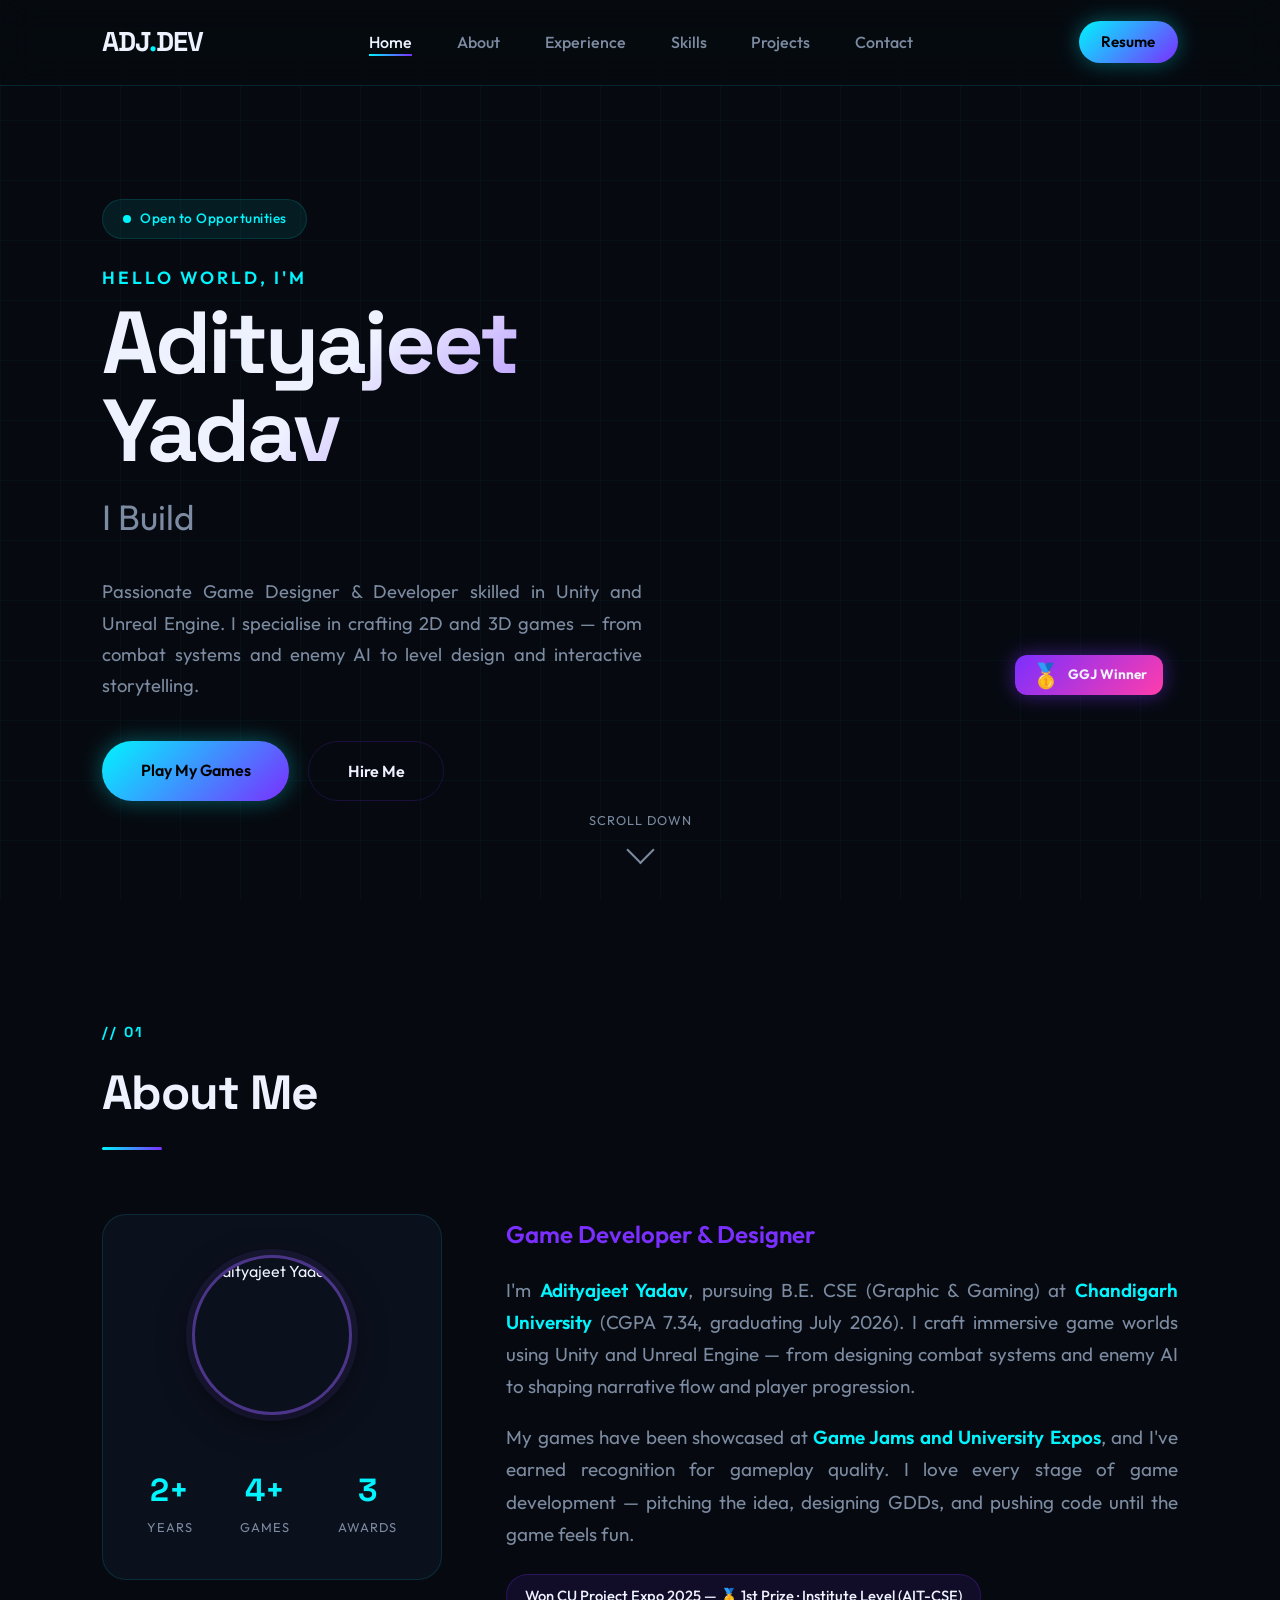
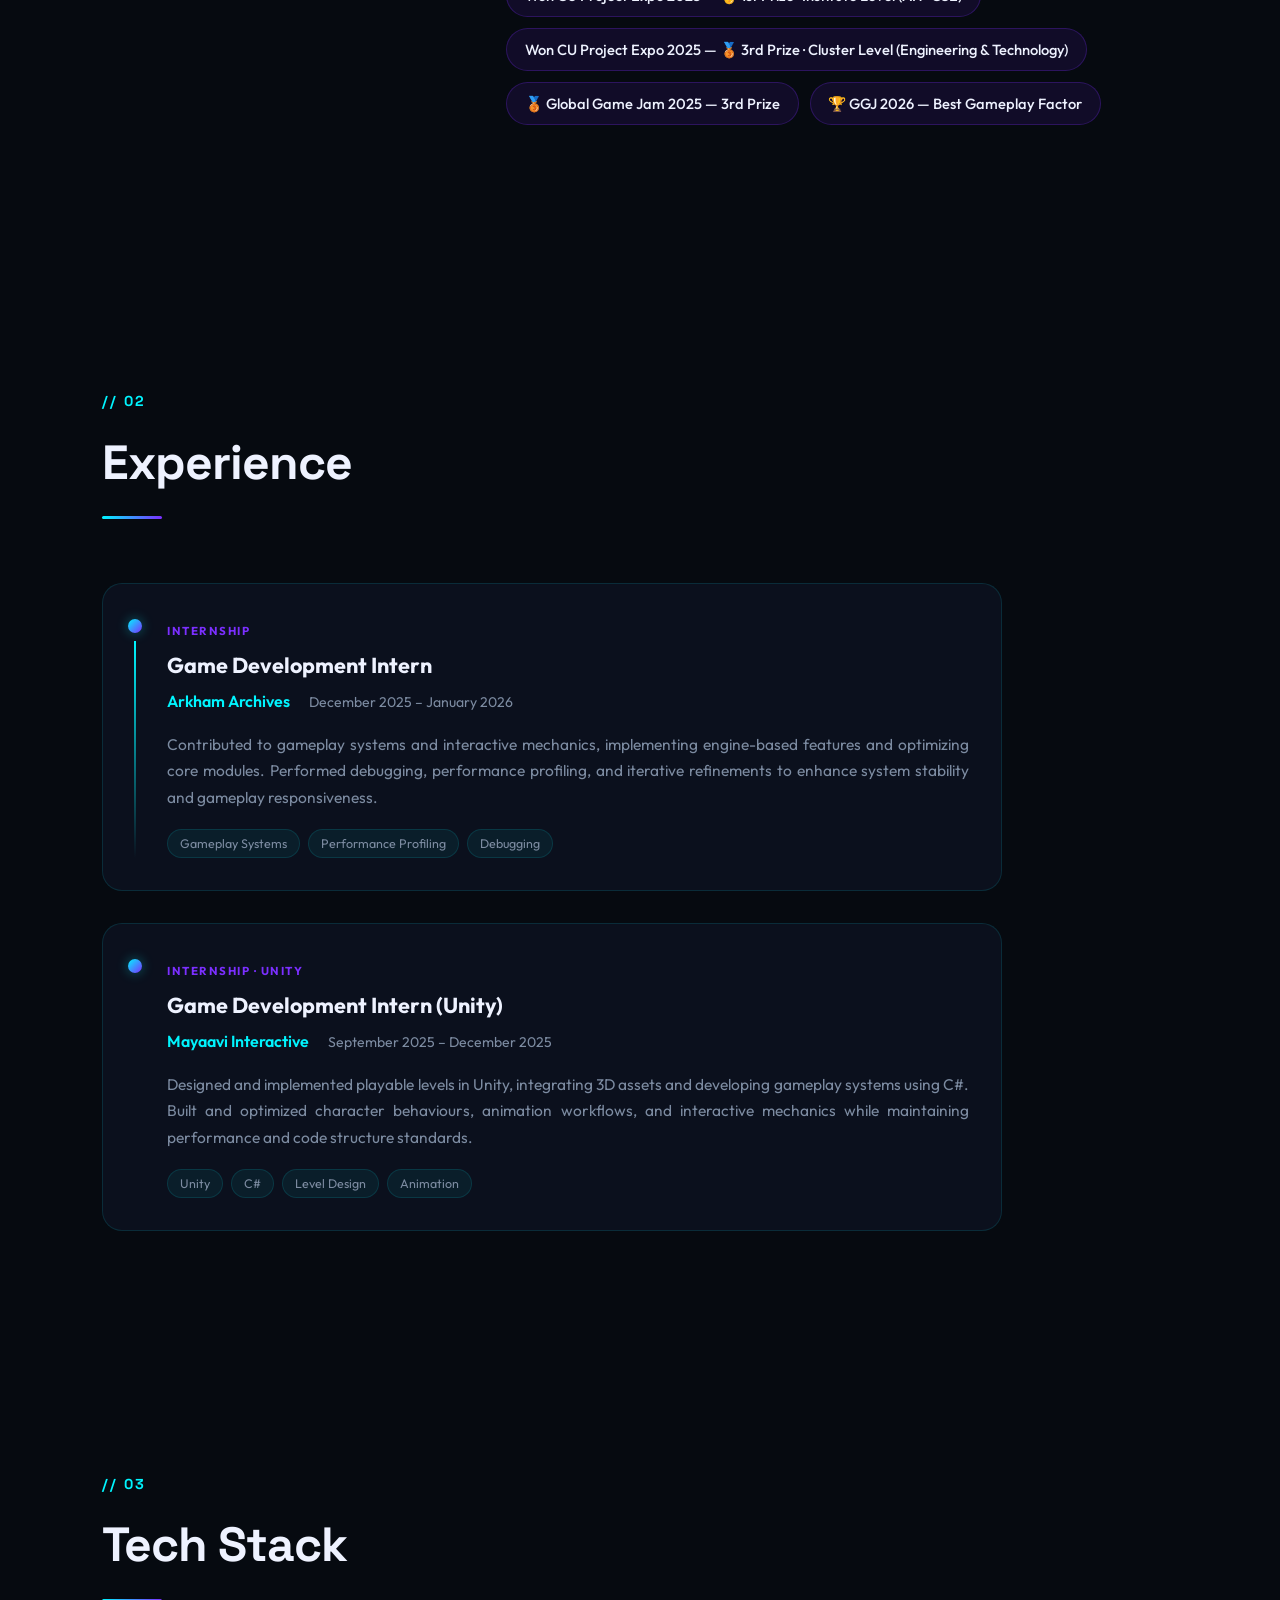
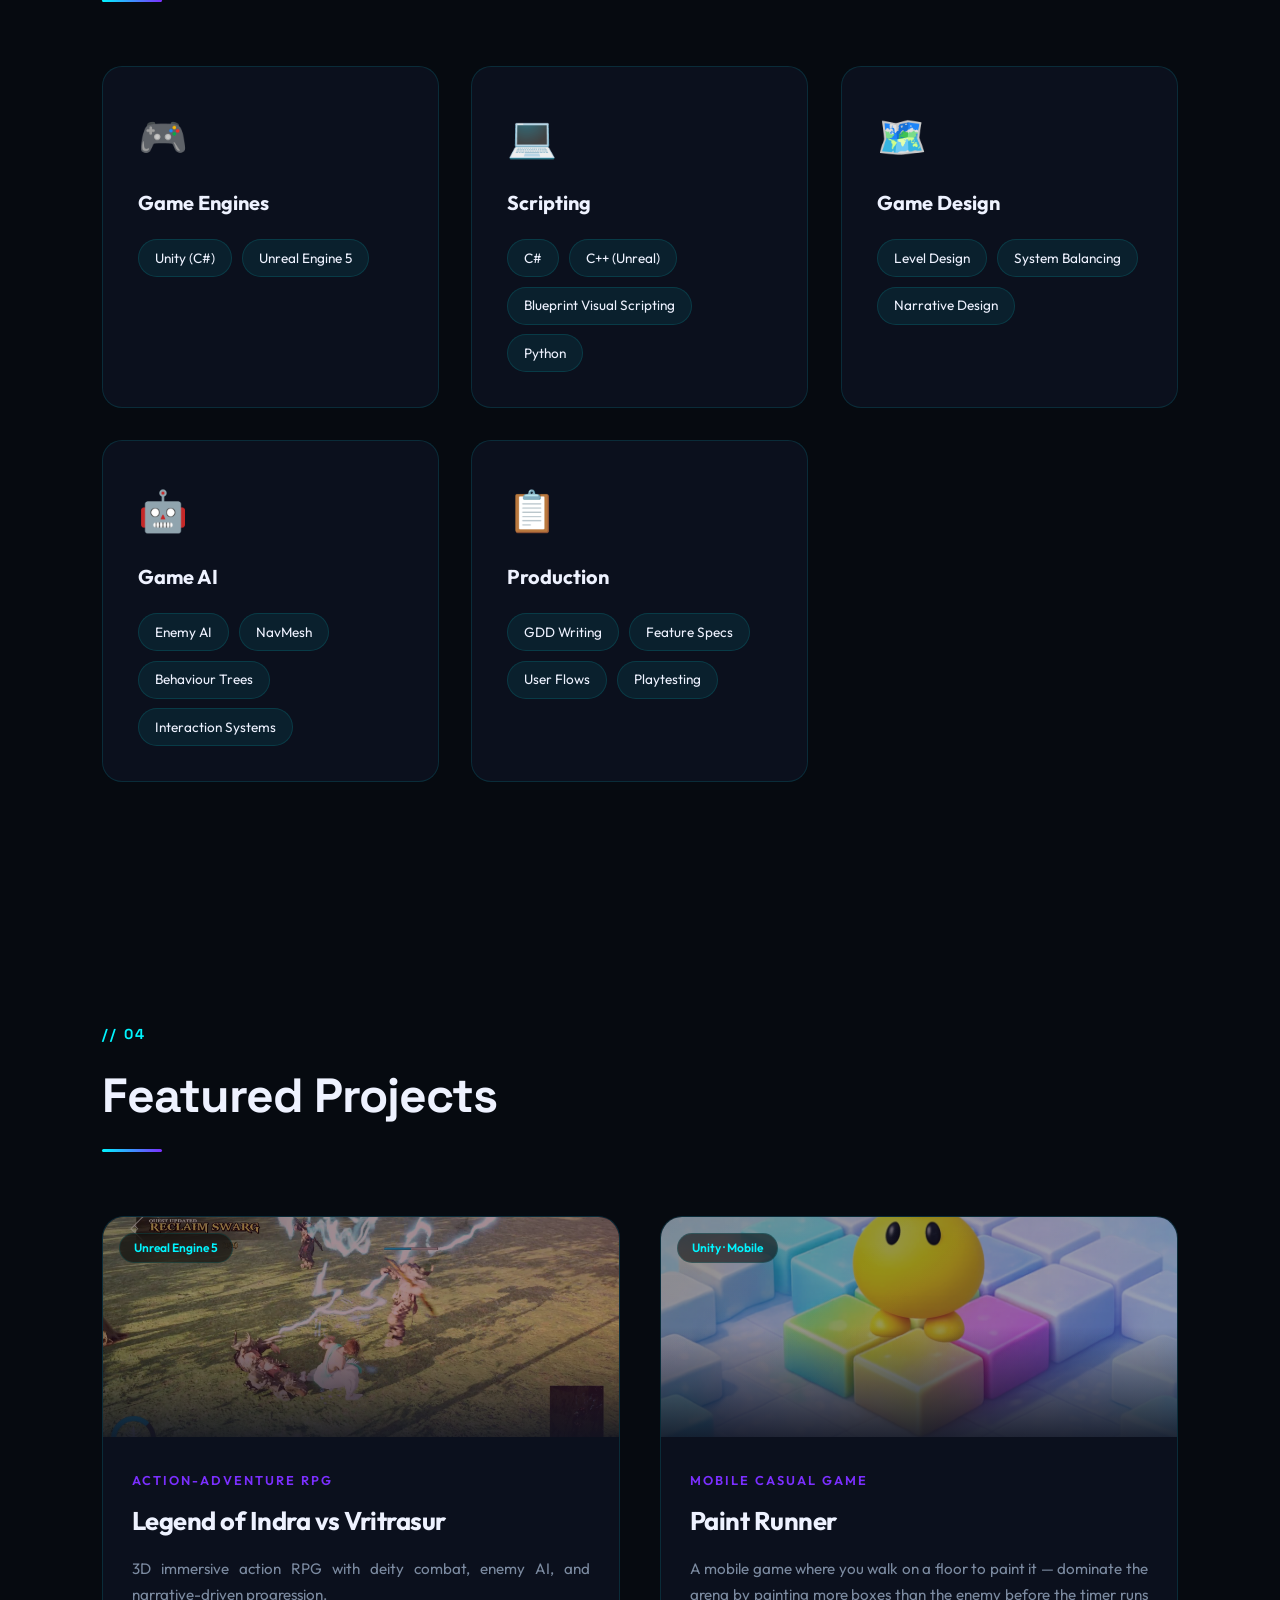
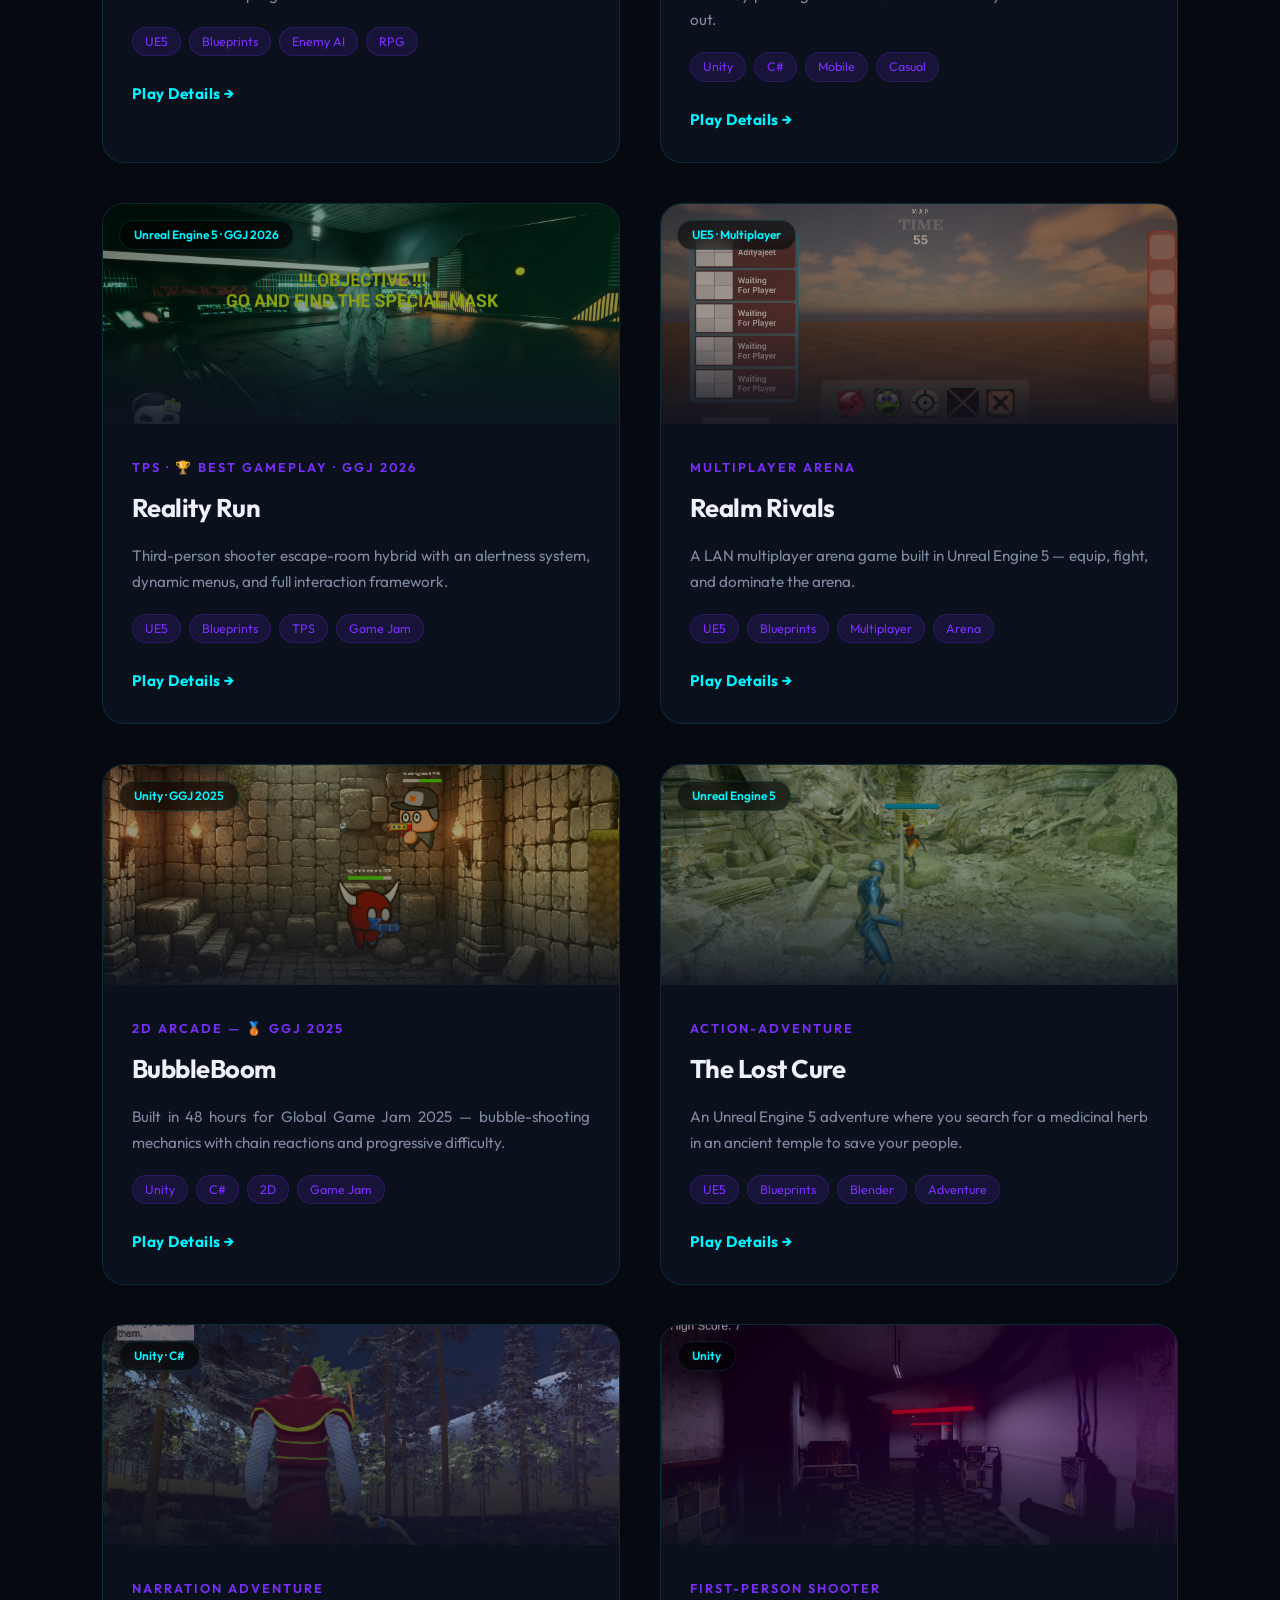
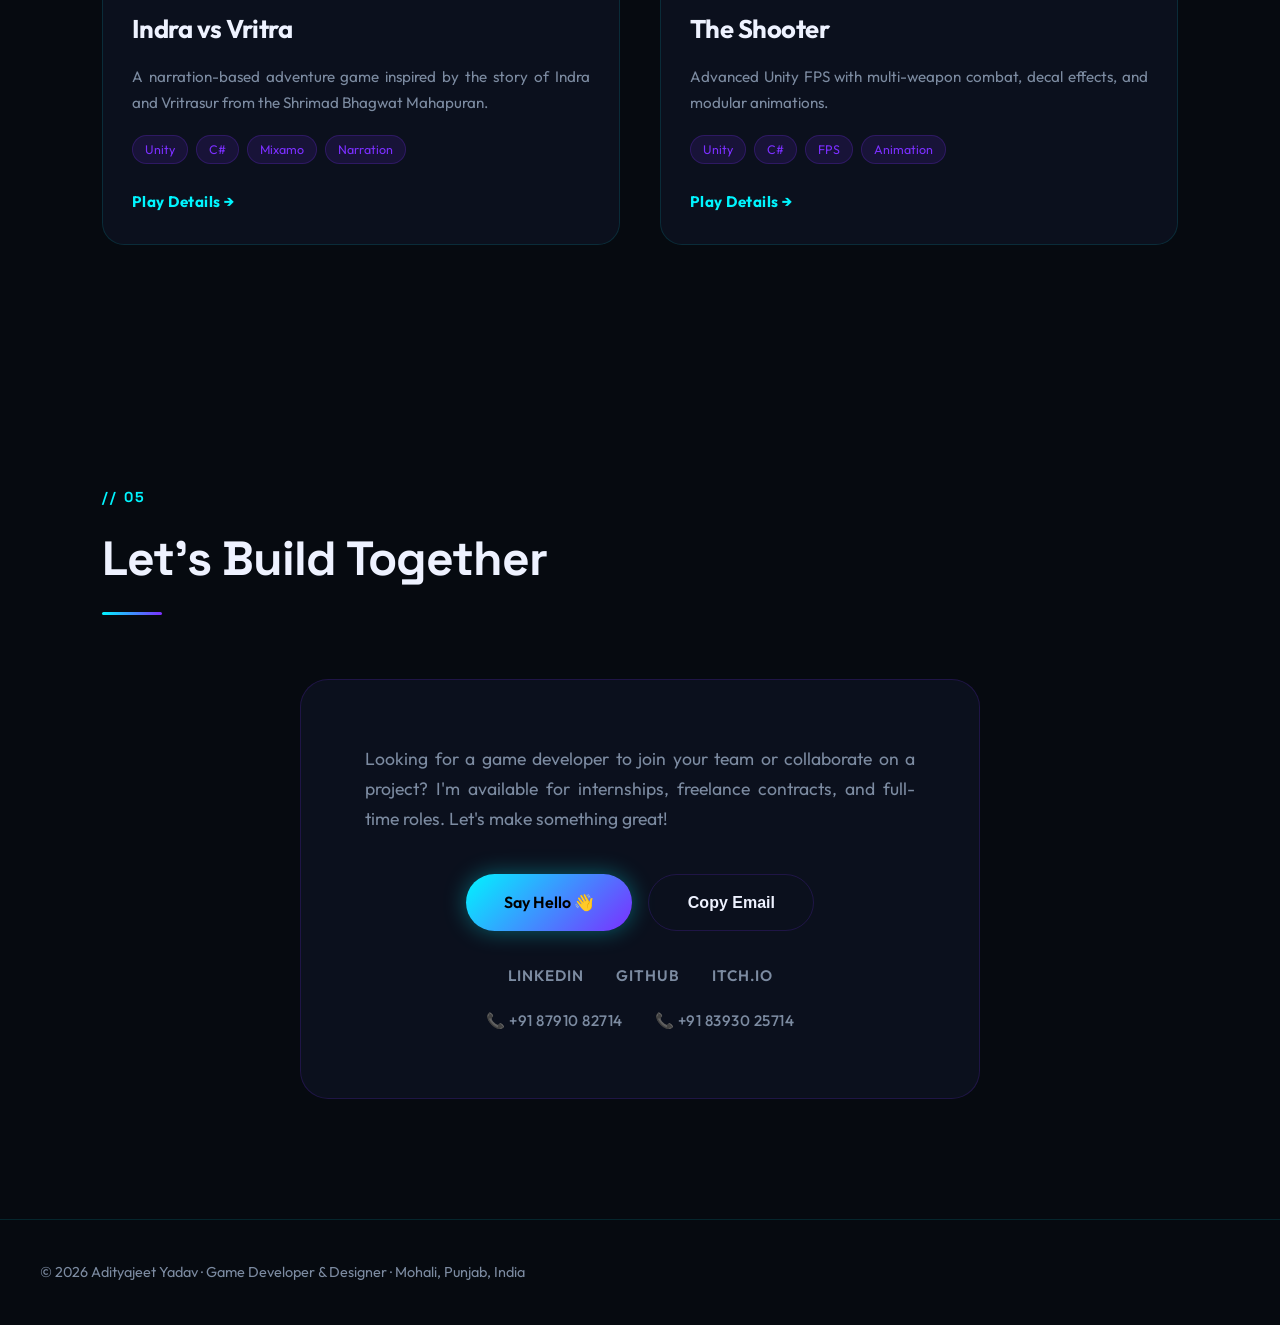
==== commit c37918cb: "resume_added" ====
--- a/index.html
+++ b/index.html
@@ -28,8 +28,11 @@
             <li><a href="#projects">Projects</a></li>
             <li><a href="#contact">Contact</a></li>
         </ul>
-        <div class="hamburger" id="hamburger" onclick="toggleMenu()">
-            <span></span><span></span><span></span>
+        <div class="nav-actions" style="display: flex; align-items: center; gap: 1.5rem;">
+            <a href="Resume.pdf" target="_blank" class="btn primary" style="padding: 0.5rem 1.4rem; font-size: 0.95rem;">Resume</a>
+            <div class="hamburger" id="hamburger" onclick="toggleMenu()">
+                <span></span><span></span><span></span>
+            </div>
         </div>
     </nav>
 
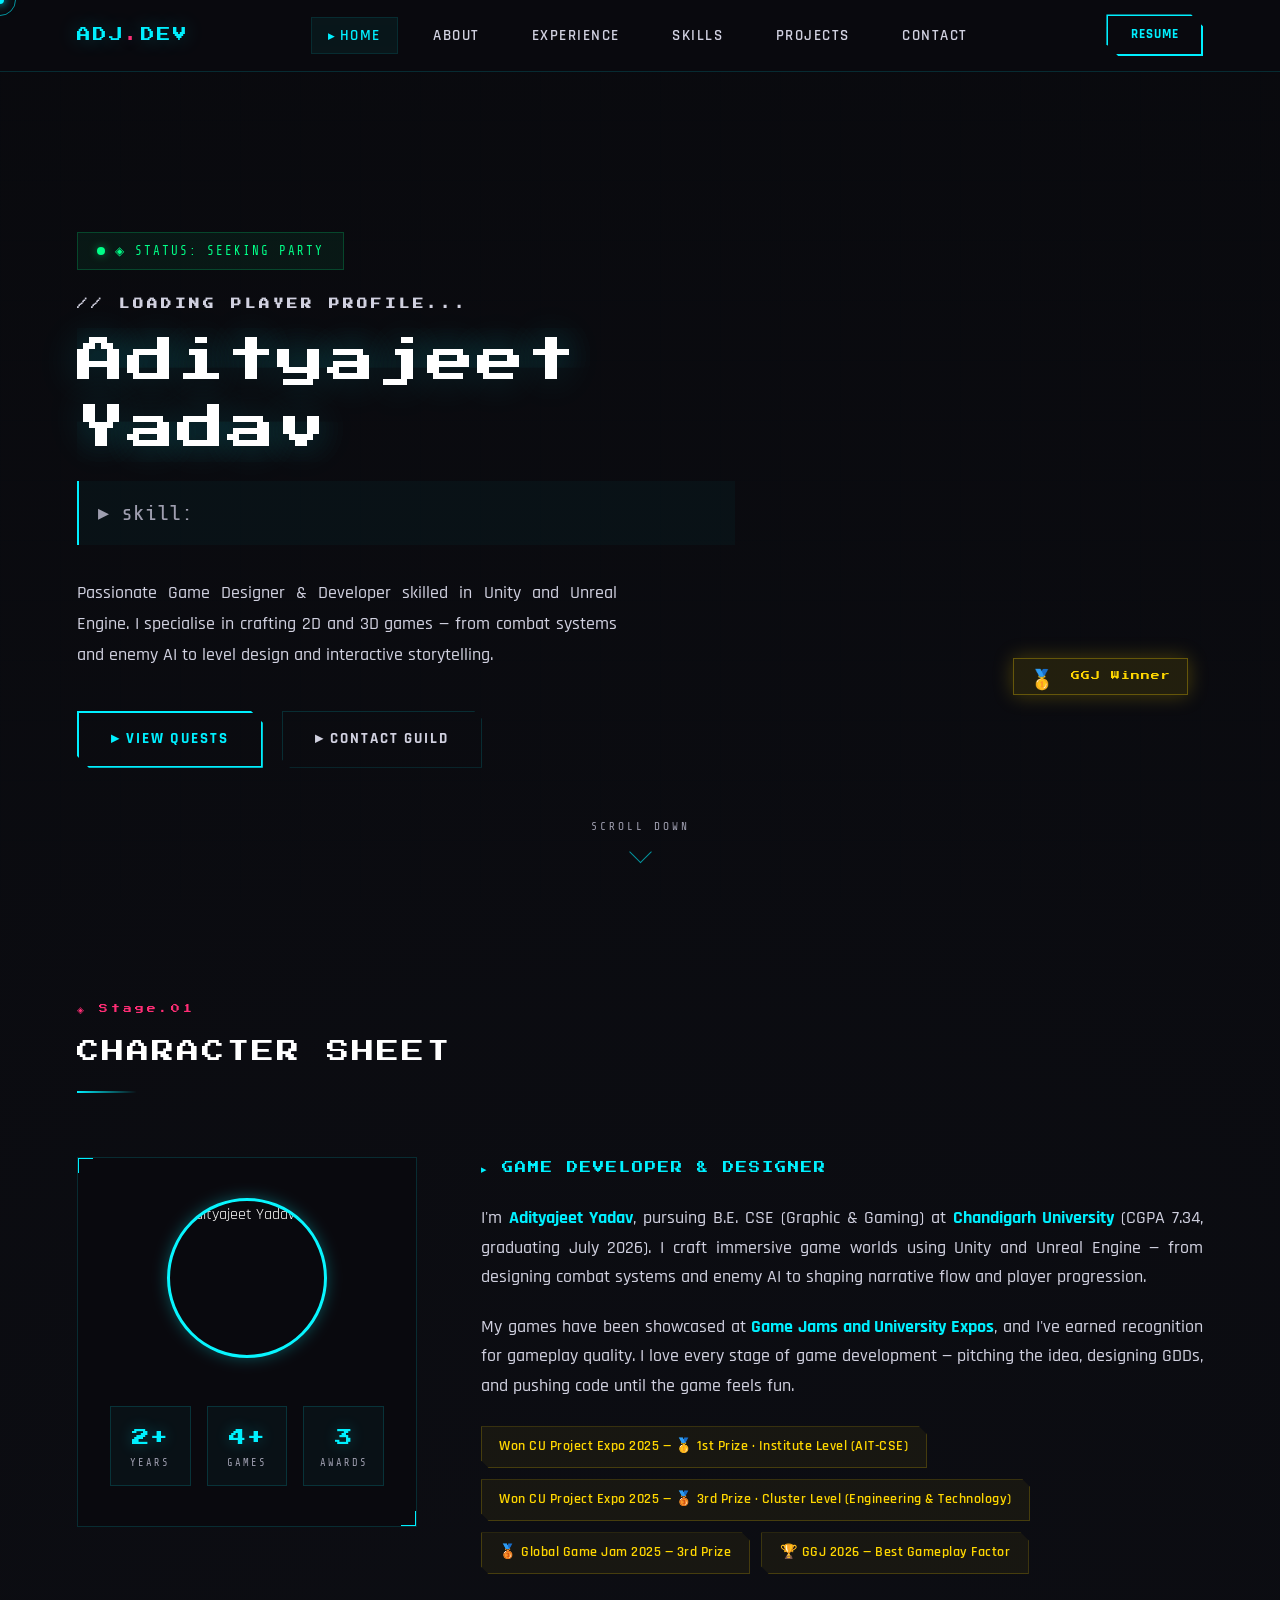
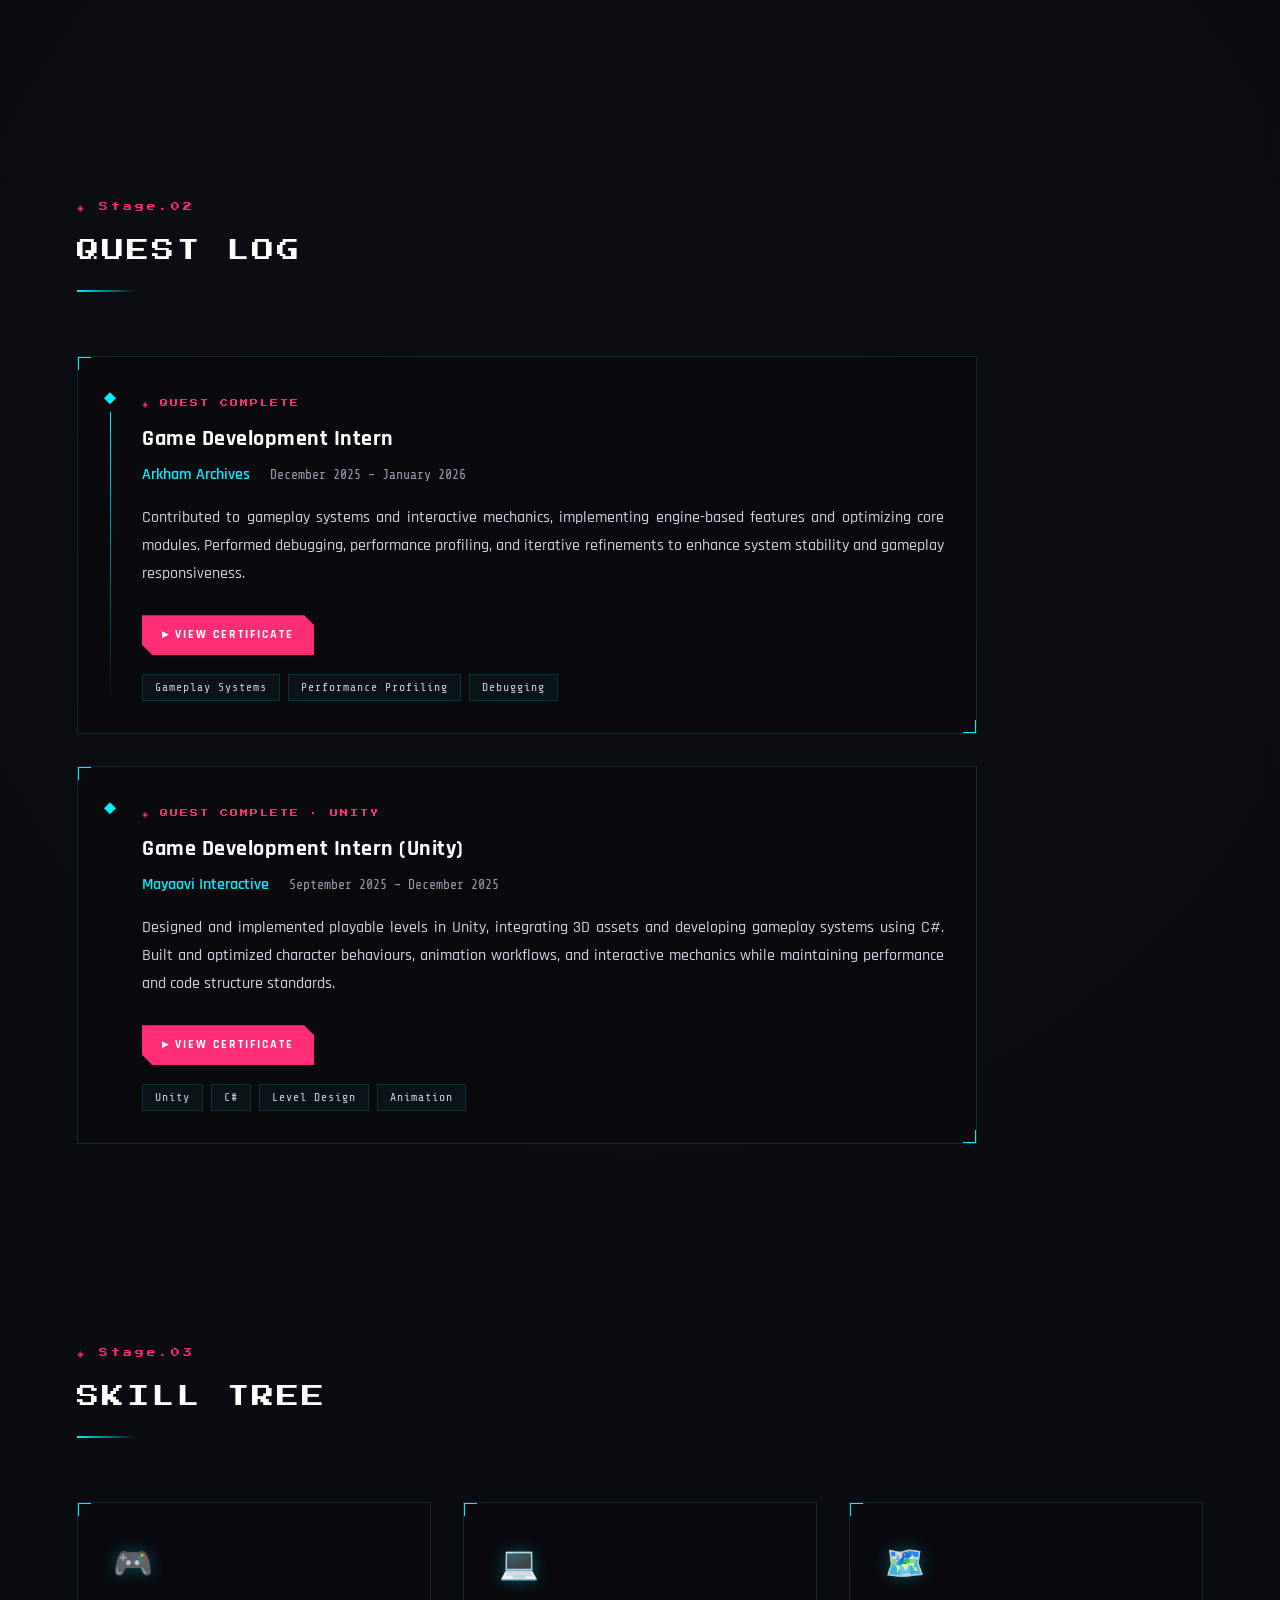
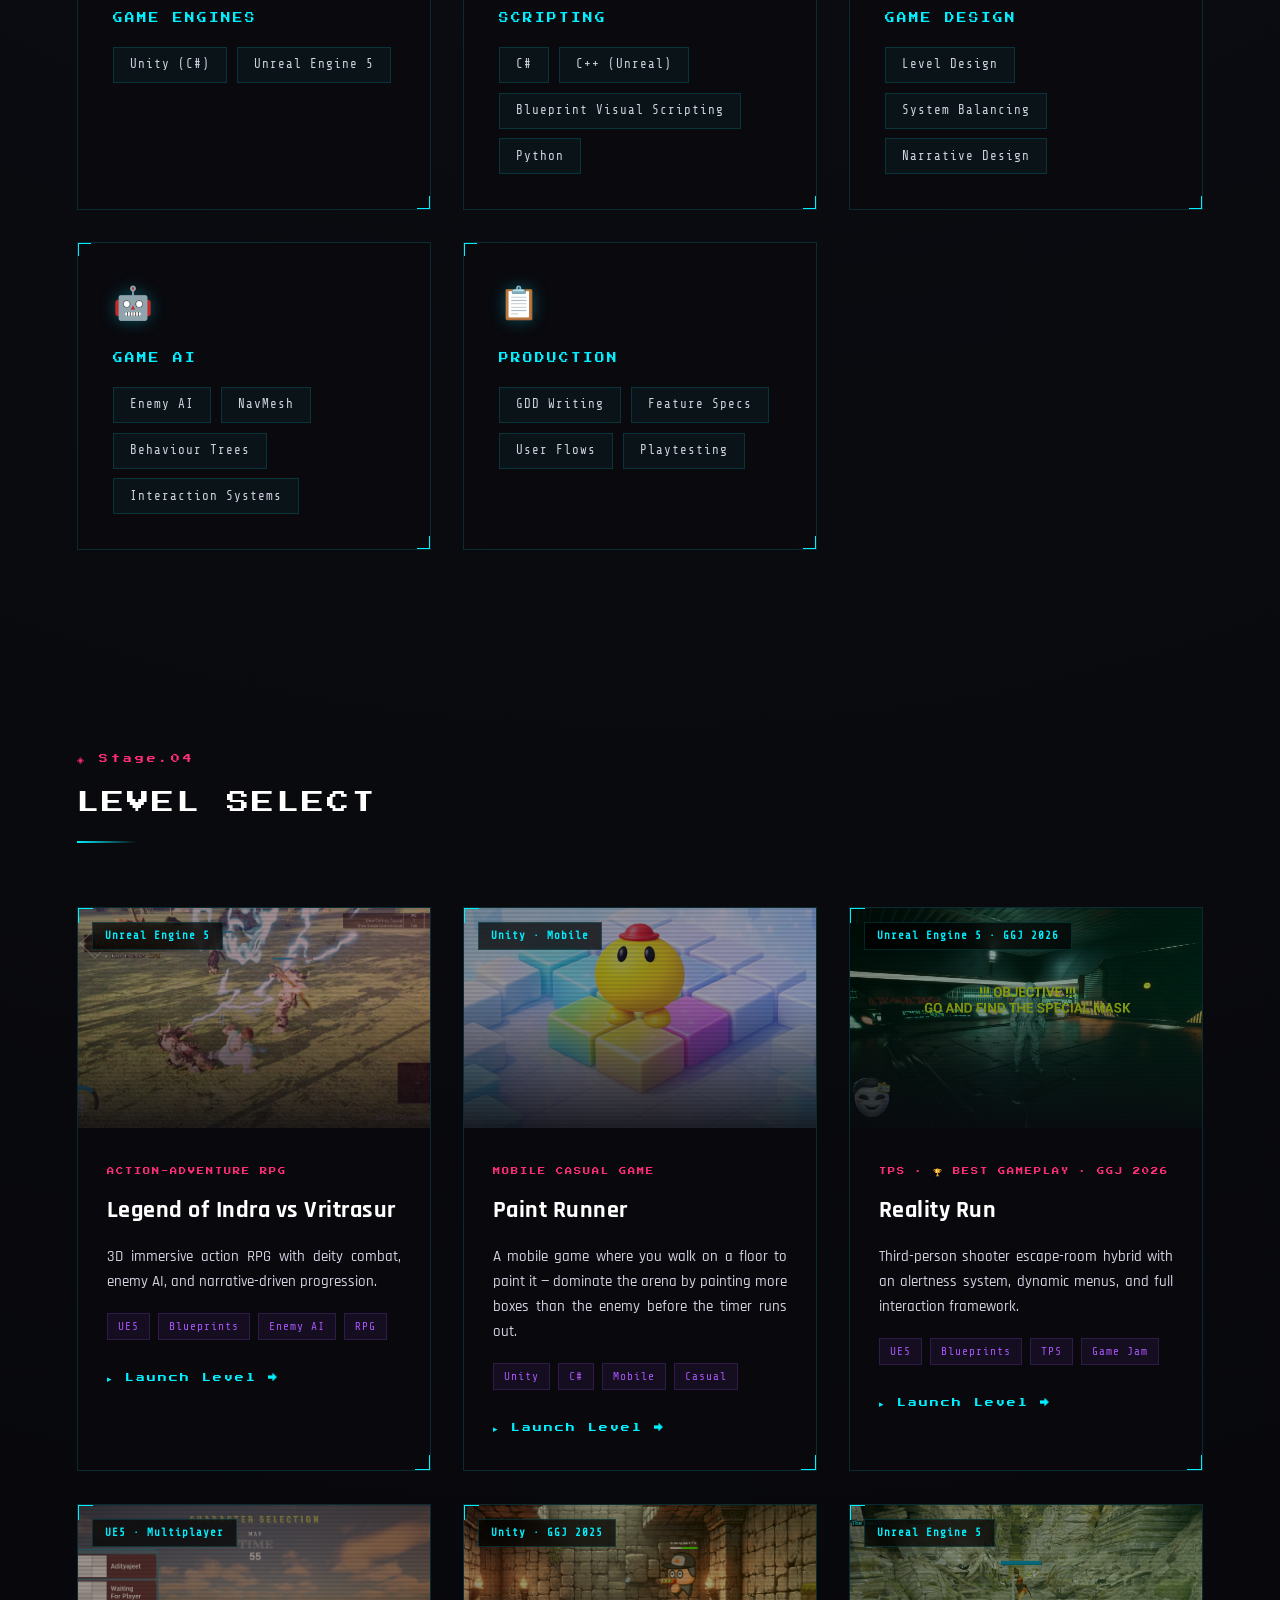
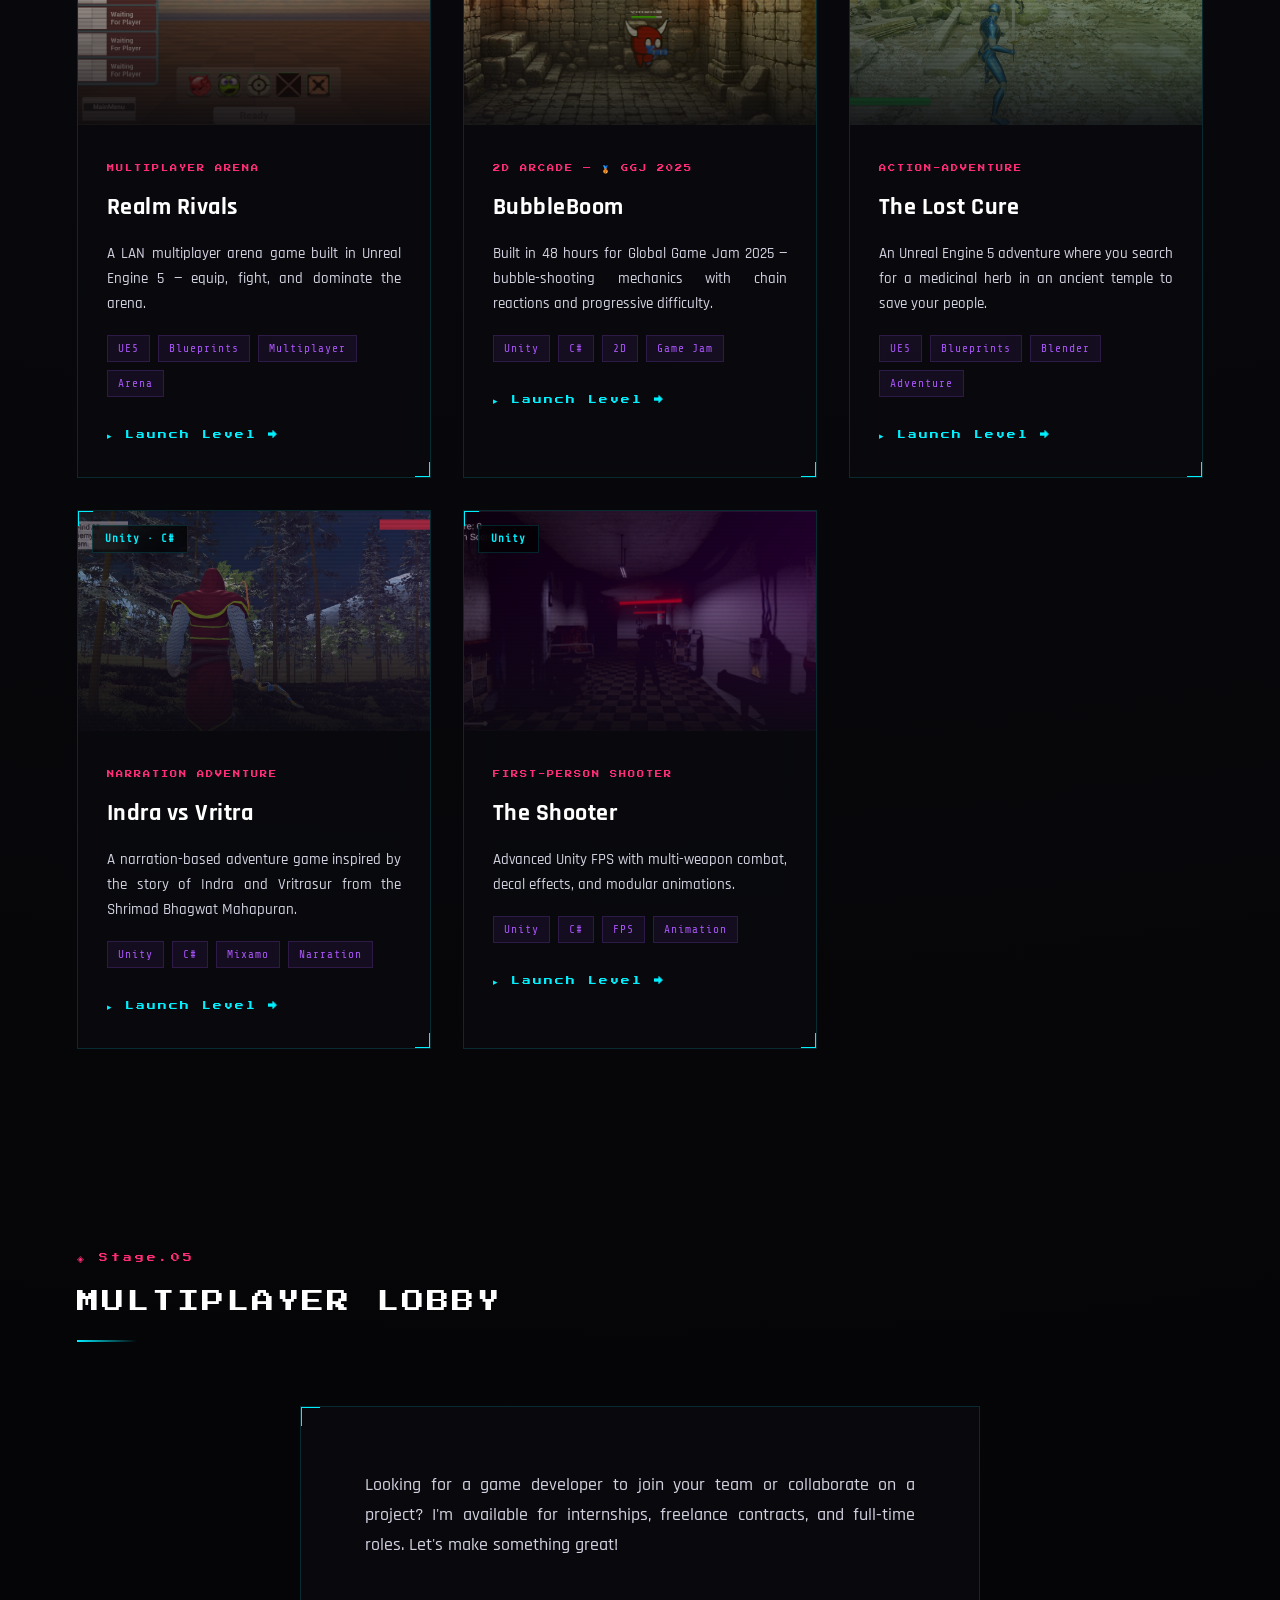
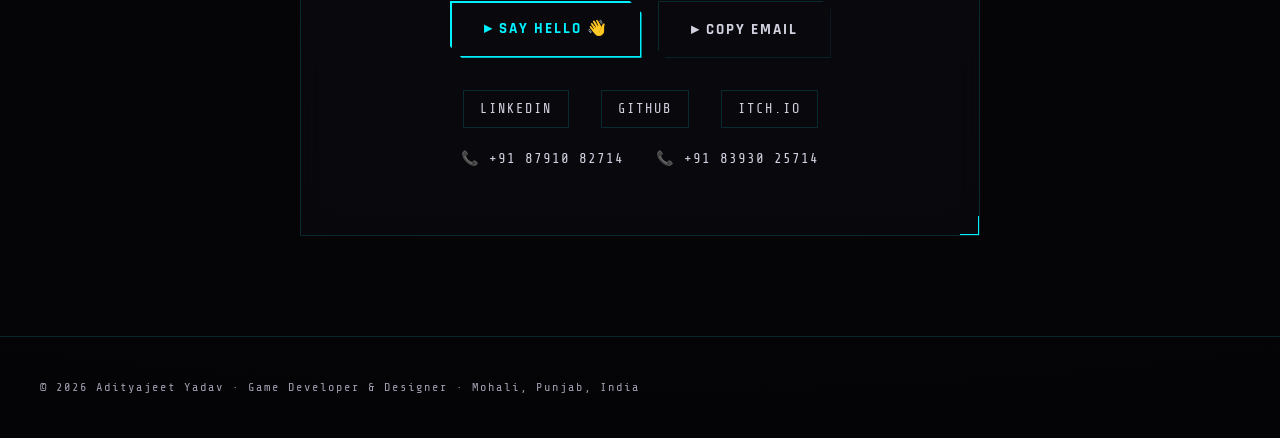
==== commit 3950a3ac: "New_Design" ====
--- a/index.html
+++ b/index.html
@@ -6,18 +6,21 @@
     <meta name="viewport" content="width=device-width, initial-scale=1.0">
     <meta name="description"
         content="Adityajeet Yadav – Game Developer & Designer skilled in Unity and Unreal Engine. Crafting immersive 2D/3D gaming experiences.">
-    <link
-        href="https://fonts.googleapis.com/css2?family=Outfit:wght@300;400;500;600;800&family=Space+Grotesk:wght@400;700&display=swap"
+    <link href="https://fonts.googleapis.com/css2?family=Press+Start+2P&family=Rajdhani:wght@400;500;600;700&family=Share+Tech+Mono&display=swap"
         rel="stylesheet">
     <link rel="stylesheet" href="styles.css">
     <title>Adityajeet Yadav | Game Developer & Designer</title>
 </head>
 
-<body>
+<body class="has-custom-cursor">
+    <!-- CUSTOM CURSOR -->
+    <div class="cursor-dot" id="cursor-dot"></div>
+    <div class="cursor-ring" id="cursor-ring"></div>
+
     <!-- THREE.JS FULL BG CANVAS -->
     <canvas id="hero-canvas"></canvas>
 
-    <!-- NAVBAR -->
+    <!-- NAVBAR — GAME HUD -->
     <nav class="navbar" id="navbar">
         <div class="logo">ADJ<span class="dot">.</span>DEV</div>
         <ul class="nav-links" id="nav-links">
@@ -29,23 +32,24 @@
             <li><a href="#contact">Contact</a></li>
         </ul>
         <div class="nav-actions" style="display: flex; align-items: center; gap: 1.5rem;">
-            <a href="Resume.pdf" target="_blank" class="btn primary" style="padding: 0.5rem 1.4rem; font-size: 0.95rem;">Resume</a>
+            <a href="Resume.pdf" target="_blank" class="btn primary" style="padding: 0.5rem 1.4rem; font-size: 0.8rem; letter-spacing: 1px;">Resume</a>
             <div class="hamburger" id="hamburger" onclick="toggleMenu()">
                 <span></span><span></span><span></span>
             </div>
         </div>
+        <div class="scroll-progress" id="scroll-progress"></div>
     </nav>
 
-    <!-- ─── HERO SECTION ─── -->
+    <!-- ─── HERO — GAME TITLE SCREEN ─── -->
     <header class="hero" id="home">
         <div class="hero-content">
             <div class="hero-badge">
-                <span class="badge-dot"></span>Open to Opportunities
-            </div>
-            <h2 class="greeting">Hello World, I'm</h2>
-            <h1 class="name">Adityajeet Yadav</h1>
+                <span class="badge-dot"></span>◈ Status: Seeking Party
+            </div>
+            <h2 class="greeting">// Loading Player Profile...</h2>
+            <h1 class="name" data-text="Adityajeet Yadav">Adityajeet Yadav</h1>
             <div class="type-wrap">
-                <span class="type-prefix">I Build&nbsp;</span>
+                <span class="type-prefix">▸ skill:&nbsp;</span>
                 <span class="typewriter" id="typewriter"></span>
             </div>
             <p class="bio">
@@ -53,8 +57,8 @@
                 3D games — from combat systems and enemy AI to level design and interactive storytelling.
             </p>
             <div class="cta-buttons">
-                <a href="#projects" class="btn primary pulse">Play My Games</a>
-                <a href="#contact" class="btn secondary">Hire Me</a>
+                <a href="#projects" class="btn primary pulse">▸ View Quests</a>
+                <a href="#contact" class="btn secondary">▸ Contact Guild</a>
             </div>
         </div>
 
@@ -68,11 +72,11 @@
         </div>
     </header>
 
-    <!-- ─── ABOUT SECTION ─── -->
+    <!-- ─── ABOUT — CHARACTER SHEET ─── -->
     <section class="section about" id="about">
         <div class="section-header">
-            <span class="section-prefix">// 01</span>
-            <h2 class="section-title">About Me</h2>
+            <span class="section-prefix">◈ Stage.01</span>
+            <h2 class="section-title">Character Sheet</h2>
             <div class="title-line"></div>
         </div>
         <div class="about-layout">
@@ -83,17 +87,12 @@
                         style="
                             width: 160px;
                             height: 160px;
-                            border-radius: 50%;
                             object-fit: cover;
                             object-position: center top;
                             display: block;
                             margin: 0 auto 1rem;
-                            border: 3px solid rgba(139, 92, 246, 0.5);
-                            box-shadow: 0 0 0 6px rgba(139, 92, 246, 0.1), 0 8px 32px rgba(0,0,0,0.5);
-                            transition: transform 0.3s, box-shadow 0.3s;
+                            transition: filter 0.3s;
                         "
-                        onmouseover="this.style.transform='scale(1.05)';this.style.boxShadow='0 0 0 6px rgba(139,92,246,0.25), 0 16px 48px rgba(0,0,0,0.6)';"
-                        onmouseout="this.style.transform='scale(1)';this.style.boxShadow='0 0 0 6px rgba(139,92,246,0.1), 0 8px 32px rgba(0,0,0,0.5)';"
                     >
                     <div class="about-stats-mini">
                         <div class="stat"><span class="stat-n">2+</span><span class="stat-l">Years</span></div>
@@ -103,7 +102,7 @@
                 </div>
             </div>
             <div class="about-text">
-                <h3 class="about-sub">Game Developer & Designer</h3>
+                <h3 class="about-sub">▸ Game Developer & Designer</h3>
                 <p>
                     I'm <strong>Adityajeet Yadav</strong>, pursuing B.E. CSE (Graphic & Gaming) at <strong>Chandigarh
                         University</strong> (CGPA 7.34, graduating July 2026). I craft immersive game worlds using Unity
@@ -127,11 +126,11 @@
         </div>
     </section>
 
-    <!-- ─── EXPERIENCE SECTION ─── -->
+    <!-- ─── EXPERIENCE — QUEST LOG ─── -->
     <section class="section experience" id="experience">
         <div class="section-header">
-            <span class="section-prefix">// 02</span>
-            <h2 class="section-title">Experience</h2>
+            <span class="section-prefix">◈ Stage.02</span>
+            <h2 class="section-title">Quest Log</h2>
             <div class="title-line"></div>
         </div>
         <div class="timeline">
@@ -143,7 +142,7 @@
                     <div class="tl-line"></div>
                 </div>
                 <div class="tl-content">
-                    <div class="tl-badge">Internship</div>
+                    <div class="tl-badge">◈ Quest Complete</div>
                     <h3 class="tl-title">Game Development Intern</h3>
                     <span class="tl-company">Arkham Archives</span>
                     <span class="tl-date">December 2025 – January 2026</span>
@@ -152,6 +151,9 @@
                         and optimizing core modules. Performed debugging, performance profiling, and iterative
                         refinements to enhance system stability and gameplay responsiveness.
                     </p>
+                    <a href="Internship_Letter/Relieving%20letter%20Arkham%20Archives.pdf" target="_blank" class="btn btn-pink" style="padding: 0.5rem 1.2rem; font-size: 0.78rem; margin-top: 0.5rem; margin-bottom: 1.2rem;">
+                        ▸ View Certificate
+                    </a>
                     <div class="tl-tags">
                         <span>Gameplay Systems</span><span>Performance Profiling</span><span>Debugging</span>
                     </div>
@@ -164,7 +166,7 @@
                     <div class="tl-dot"></div>
                 </div>
                 <div class="tl-content">
-                    <div class="tl-badge">Internship · Unity</div>
+                    <div class="tl-badge">◈ Quest Complete · Unity</div>
                     <h3 class="tl-title">Game Development Intern (Unity)</h3>
                     <span class="tl-company">Mayaavi Interactive</span>
                     <span class="tl-date">September 2025 – December 2025</span>
@@ -173,6 +175,9 @@
                         systems using C#. Built and optimized character behaviours, animation workflows, and interactive
                         mechanics while maintaining performance and code structure standards.
                     </p>
+                    <a href="Internship_Letter/InternshipCertificate-Adityajeet.pdf" target="_blank" class="btn btn-pink" style="padding: 0.5rem 1.2rem; font-size: 0.78rem; margin-top: 0.5rem; margin-bottom: 1.2rem;">
+                        ▸ View Certificate
+                    </a>
                     <div class="tl-tags">
                         <span>Unity</span><span>C#</span><span>Level Design</span><span>Animation</span>
                     </div>
@@ -182,11 +187,11 @@
         </div>
     </section>
 
-    <!-- ─── SKILLS SECTION ─── -->
+    <!-- ─── SKILLS — SKILL TREE ─── -->
     <section class="section skills" id="skills">
         <div class="section-header">
-            <span class="section-prefix">// 03</span>
-            <h2 class="section-title">Tech Stack</h2>
+            <span class="section-prefix">◈ Stage.03</span>
+            <h2 class="section-title">Skill Tree</h2>
             <div class="title-line"></div>
         </div>
         <div class="skills-grid">
@@ -235,11 +240,11 @@
         </div>
     </section>
 
-    <!-- ─── PROJECTS SECTION ─── -->
+    <!-- ─── PROJECTS — LEVEL SELECT ─── -->
     <section class="section projects" id="projects">
         <div class="section-header">
-            <span class="section-prefix">// 04</span>
-            <h2 class="section-title">Featured Projects</h2>
+            <span class="section-prefix">◈ Stage.04</span>
+            <h2 class="section-title">Level Select</h2>
             <div class="title-line"></div>
         </div>
         <div class="projects-grid">
@@ -260,7 +265,7 @@
                         progression.</p>
                     <div class="proj-tags"><span>UE5</span><span>Blueprints</span><span>Enemy AI</span><span>RPG</span>
                     </div>
-                    <span class="proj-cta">Play Details →</span>
+                    <span class="proj-cta">▸ Launch Level →</span>
                 </div>
             </div>
 
@@ -278,7 +283,7 @@
                     <h3 class="proj-title">Paint Runner</h3>
                     <p class="proj-desc">A mobile game where you walk on a floor to paint it — dominate the arena by painting more boxes than the enemy before the timer runs out.</p>
                     <div class="proj-tags"><span>Unity</span><span>C#</span><span>Mobile</span><span>Casual</span></div>
-                    <span class="proj-cta">Play Details →</span>
+                    <span class="proj-cta">▸ Launch Level →</span>
                 </div>
             </div>
 
@@ -297,7 +302,7 @@
                     <p class="proj-desc">Third-person shooter escape-room hybrid with an alertness system, dynamic
                         menus, and full interaction framework.</p>
                     <div class="proj-tags"><span>UE5</span><span>Blueprints</span><span>TPS</span><span>Game Jam</span></div>
-                    <span class="proj-cta">Play Details →</span>
+                    <span class="proj-cta">▸ Launch Level →</span>
                 </div>
             </div>
 
@@ -315,7 +320,7 @@
                     <h3 class="proj-title">Realm Rivals</h3>
                     <p class="proj-desc">A LAN multiplayer arena game built in Unreal Engine 5 — equip, fight, and dominate the arena.</p>
                     <div class="proj-tags"><span>UE5</span><span>Blueprints</span><span>Multiplayer</span><span>Arena</span></div>
-                    <span class="proj-cta">Play Details →</span>
+                    <span class="proj-cta">▸ Launch Level →</span>
                 </div>
             </div>
 
@@ -334,7 +339,7 @@
                     <p class="proj-desc">Built in 48 hours for Global Game Jam 2025 — bubble-shooting mechanics with
                         chain reactions and progressive difficulty.</p>
                     <div class="proj-tags"><span>Unity</span><span>C#</span><span>2D</span><span>Game Jam</span></div>
-                    <span class="proj-cta">Play Details →</span>
+                    <span class="proj-cta">▸ Launch Level →</span>
                 </div>
             </div>
 
@@ -352,7 +357,7 @@
                     <h3 class="proj-title">The Lost Cure</h3>
                     <p class="proj-desc">An Unreal Engine 5 adventure where you search for a medicinal herb in an ancient temple to save your people.</p>
                     <div class="proj-tags"><span>UE5</span><span>Blueprints</span><span>Blender</span><span>Adventure</span></div>
-                    <span class="proj-cta">Play Details →</span>
+                    <span class="proj-cta">▸ Launch Level →</span>
                 </div>
             </div>
 
@@ -370,7 +375,7 @@
                     <h3 class="proj-title">Indra vs Vritra</h3>
                     <p class="proj-desc">A narration-based adventure game inspired by the story of Indra and Vritrasur from the Shrimad Bhagwat Mahapuran.</p>
                     <div class="proj-tags"><span>Unity</span><span>C#</span><span>Mixamo</span><span>Narration</span></div>
-                    <span class="proj-cta">Play Details →</span>
+                    <span class="proj-cta">▸ Launch Level →</span>
                 </div>
             </div>
 
@@ -389,18 +394,18 @@
                     <p class="proj-desc">Advanced Unity FPS with multi-weapon combat, decal effects, and modular
                         animations.</p>
                     <div class="proj-tags"><span>Unity</span><span>C#</span><span>FPS</span><span>Animation</span></div>
-                    <span class="proj-cta">Play Details →</span>
+                    <span class="proj-cta">▸ Launch Level →</span>
                 </div>
             </div>
 
         </div>
     </section>
 
-    <!-- ─── CONTACT SECTION ─── -->
+    <!-- ─── CONTACT — MULTIPLAYER LOBBY ─── -->
     <section class="section contact" id="contact">
         <div class="section-header">
-            <span class="section-prefix">// 05</span>
-            <h2 class="section-title">Let's Build Together</h2>
+            <span class="section-prefix">◈ Stage.05</span>
+            <h2 class="section-title">Multiplayer Lobby</h2>
             <div class="title-line"></div>
         </div>
         <div class="contact-wrap">
@@ -410,8 +415,8 @@
                     available for internships, freelance contracts, and full-time roles. Let's make something great!</p>
                 <div style="display: flex; gap: 1rem; justify-content: center; flex-wrap: wrap;">
                     <a href="https://mail.google.com/mail/?view=cm&fs=1&to=gamedeveloper.adityajeet@gmail.com&su=Hey%20Adityajeet%20-%20Let%27s%20Connect!"
-                        target="_blank" class="btn primary pulse" id="contact-btn" onclick="if(/Android|webOS|iPhone|iPad|iPod|BlackBerry|IEMobile|Opera Mini/i.test(navigator.userAgent)){this.href='mailto:gamedeveloper.adityajeet@gmail.com?subject=Hey%20Adityajeet%20-%20Let%27s%20Connect!'; this.target='_self';}">Say Hello 👋</a>
-                    <button class="btn secondary" onclick="navigator.clipboard.writeText('gamedeveloper.adityajeet@gmail.com'); const orig = this.innerText; this.innerText = 'Copied! ✅'; setTimeout(() => this.innerText = orig, 2000);" style="cursor: pointer;">Copy Email</button>
+                        target="_blank" class="btn primary pulse" id="contact-btn" onclick="if(/Android|webOS|iPhone|iPad|iPod|BlackBerry|IEMobile|Opera Mini/i.test(navigator.userAgent)){this.href='mailto:gamedeveloper.adityajeet@gmail.com?subject=Hey%20Adityajeet%20-%20Let%27s%20Connect!'; this.target='_self';}">▸ Say Hello 👋</a>
+                    <button class="btn secondary" onclick="navigator.clipboard.writeText('gamedeveloper.adityajeet@gmail.com'); const orig = this.innerText; this.innerText = '✓ Copied!'; setTimeout(() => this.innerText = orig, 2000);" style="cursor: pointer;">▸ Copy Email</button>
                 </div>
                 <div class="contact-links">
                     <a href="https://www.linkedin.com/in/adityajeet-yadav" class="c-link" target="_blank">LinkedIn</a>
--- a/styles.css
+++ b/styles.css
@@ -1,31 +1,39 @@
 /* ===========================
-   DESIGN TOKENS
+   GAME UI DESIGN SYSTEM
+   Portfolio — Adityajeet Yadav
    =========================== */
+
+/* ─── DESIGN TOKENS ─── */
 :root {
-    --bg: #060a10;
-    --bg-2: #0d1220;
-    --card-bg: rgba(13, 18, 32, 0.85);
-    --text: #eef2ff;
-    --muted: #7c8ba1;
-    --accent: #00f5ff;
-    /* neon cyan */
-    --accent2: #7b2fff;
-    /* neon purple */
-    --accent3: #ff3cac;
-    /* neon pink */
-    --glass: rgba(255, 255, 255, 0.04);
-    --border: rgba(0, 245, 255, 0.12);
-    --border2: rgba(123, 47, 255, 0.18);
-    --glow-c: rgba(0, 245, 255, 0.35);
-    --glow-p: rgba(123, 47, 255, 0.35);
-}
-
-/* ===========================
-   RESET & BASE
-   =========================== */
-*,
-*::before,
-*::after {
+    --bg: #050508;
+    --bg-2: #0b0b10;
+    --bg-3: #12121c;
+    --card-bg: rgba(10, 10, 15, 0.85);
+    --text: #ffffff;
+    --text-dim: #d1d1e0;
+    --muted: #9e9eaf;
+    --cyan: #00f0ff;
+    --magenta: #ff2d75;
+    --gold: #ffd700;
+    --green: #00ff88;
+    --purple: #a855f7;
+    --cyan-glow: rgba(0, 240, 255, 0.3);
+    --magenta-glow: rgba(255, 45, 117, 0.3);
+    --gold-glow: rgba(255, 215, 0, 0.25);
+    --border: rgba(0, 240, 255, 0.15);
+    --border-hover: rgba(0, 240, 255, 0.55);
+    --border-magenta: rgba(255, 45, 117, 0.35);
+    --panel-bg: rgba(0, 240, 255, 0.04);
+    --hud-corner: 3px;
+    --radius: 4px;
+    --radius-lg: 8px;
+    --font-display: 'Press Start 2P', monospace;
+    --font-body: 'Rajdhani', 'Outfit', sans-serif;
+    --font-mono: 'Share Tech Mono', 'Courier New', monospace;
+}
+
+/* ─── RESET & BASE ─── */
+*, *::before, *::after {
     margin: 0;
     padding: 0;
     box-sizing: border-box;
@@ -36,40 +44,82 @@
 }
 
 body {
-    font-family: 'Outfit', sans-serif;
-    background: var(--bg);
+    font-family: var(--font-body);
+    background: radial-gradient(circle at 50% 30%, #0d0e14 0%, #040406 100%);
     color: var(--text);
     overflow-x: hidden;
     line-height: 1.7;
-}
-
-/* Justify all multiline paragraph/description text */
-p,
-.bio,
-.about-text p,
-.tl-desc,
-.proj-desc,
-.contact-desc,
-.modal-body-wrap p,
-.modal-body-wrap li {
+    font-size: 16px;
+}
+
+/* Justify paragraphs */
+p, .bio, .about-text p, .tl-desc, .proj-desc,
+.contact-desc, .modal-body-wrap p, .modal-body-wrap li {
     text-align: justify;
     text-justify: inter-word;
 }
 
-/* Subtle grid bg texture */
+/* Scanline overlay removed for text clarity */
 body::before {
+    display: none;
+}
+
+/* Very subtle blueprint grid background */
+body::after {
     content: '';
     position: fixed;
     inset: 0;
     background-image:
-        linear-gradient(rgba(0, 245, 255, 0.03) 1px, transparent 1px),
-        linear-gradient(90deg, rgba(0, 245, 255, 0.03) 1px, transparent 1px);
+        linear-gradient(rgba(0, 240, 255, 0.005) 1px, transparent 1px),
+        linear-gradient(90deg, rgba(0, 240, 255, 0.005) 1px, transparent 1px);
     background-size: 60px 60px;
     pointer-events: none;
     z-index: 0;
 }
 
-/* THREE.JS FULL BG CANVAS */
+/* ─── CUSTOM CURSOR ─── */
+.cursor-dot {
+    width: 8px;
+    height: 8px;
+    background: var(--cyan);
+    border-radius: 50%;
+    position: fixed;
+    pointer-events: none;
+    z-index: 99999;
+    transition: transform 0.1s, background 0.2s;
+    box-shadow: 0 0 10px var(--cyan), 0 0 20px var(--cyan-glow);
+    transform: translate(-50%, -50%);
+}
+
+.cursor-ring {
+    width: 32px;
+    height: 32px;
+    border: 1.5px solid var(--cyan);
+    border-radius: 50%;
+    position: fixed;
+    pointer-events: none;
+    z-index: 99998;
+    transition: transform 0.15s ease-out, width 0.2s, height 0.2s, border-color 0.2s;
+    transform: translate(-50%, -50%);
+    opacity: 0.6;
+}
+
+.cursor-ring.hover {
+    width: 48px;
+    height: 48px;
+    border-color: var(--magenta);
+    opacity: 1;
+}
+
+/* Hide default cursor on desktop when custom cursor page is loaded */
+@media (hover: hover) and (pointer: fine) {
+    body.has-custom-cursor,
+    body.has-custom-cursor * {
+        cursor: none !important;
+    }
+}
+
+/* ─── THREE.JS CANVAS ─── */
 #hero-canvas {
     position: fixed;
     top: 0;
@@ -80,8 +130,79 @@
     pointer-events: none;
 }
 
+/* Glassmorphism HUD Panels */
+.hud-panel, .about-card, .project-card, .timeline-item, .contact-card {
+    backdrop-filter: blur(12px);
+    -webkit-backdrop-filter: blur(12px);
+}
+
 /* ===========================
-   NAVBAR
+   HUD PANEL COMPONENT
+   — reusable game-UI card
+   =========================== */
+.hud-panel {
+    position: relative;
+    background: var(--card-bg);
+    border: 1px solid var(--border);
+    padding: 2rem;
+    overflow: hidden;
+    transition: border-color 0.3s, box-shadow 0.3s;
+}
+
+/* Corner brackets */
+.hud-panel::before,
+.hud-panel::after {
+    content: '';
+    position: absolute;
+    width: 16px;
+    height: 16px;
+    border-color: var(--cyan);
+    border-style: solid;
+    transition: border-color 0.3s;
+    z-index: 2;
+}
+
+.hud-panel::before {
+    top: -1px;
+    left: -1px;
+    border-width: 2px 0 0 2px;
+}
+
+.hud-panel::after {
+    bottom: -1px;
+    right: -1px;
+    border-width: 0 2px 2px 0;
+}
+
+.hud-panel:hover {
+    border-color: var(--border-hover);
+    box-shadow: 0 0 30px rgba(0, 240, 255, 0.06), inset 0 0 30px rgba(0, 240, 255, 0.02);
+}
+
+.hud-panel:hover::before,
+.hud-panel:hover::after {
+    border-color: var(--magenta);
+}
+
+/* Glow follow cursor (JS-driven) */
+.card-glow {
+    position: absolute;
+    inset: 0;
+    background: radial-gradient(circle at var(--mx, 50%) var(--my, 50%),
+        rgba(0, 240, 255, 0.12) 0%, transparent 60%);
+    pointer-events: none;
+    opacity: 0;
+    transition: opacity 0.3s;
+    z-index: 1;
+}
+
+.hud-panel:hover .card-glow,
+.tilt-card:hover .card-glow {
+    opacity: 1;
+}
+
+/* ===========================
+   NAVBAR — GAME HUD BAR
    =========================== */
 .navbar {
     position: fixed;
@@ -92,60 +213,76 @@
     display: flex;
     justify-content: space-between;
     align-items: center;
-    padding: 1.2rem 8%;
-    background: rgba(6, 10, 16, 0.7);
-    backdrop-filter: blur(18px);
+    padding: 0.9rem 6%;
+    background: rgba(10, 10, 15, 0.88);
+    backdrop-filter: blur(20px);
     border-bottom: 1px solid var(--border);
     transition: background 0.3s;
 }
 
 .logo {
-    font-family: 'Space Grotesk', sans-serif;
-    font-size: 1.7rem;
-    font-weight: 700;
-    letter-spacing: -1px;
-    color: var(--text);
+    font-family: var(--font-display);
+    font-size: 0.85rem;
+    font-weight: 400;
+    letter-spacing: 2px;
+    color: var(--cyan);
+    text-shadow: 0 0 20px var(--cyan-glow);
 }
 
 .logo .dot {
-    color: var(--accent);
+    color: var(--magenta);
+    text-shadow: 0 0 15px var(--magenta-glow);
 }
 
 .nav-links {
     list-style: none;
     display: flex;
-    gap: 2.8rem;
+    gap: 0.4rem;
 }
 
 .nav-links a {
-    color: var(--muted);
+    color: var(--text-dim);
     text-decoration: none;
-    font-size: 1rem;
-    font-weight: 500;
+    font-family: var(--font-body);
+    font-size: 0.95rem;
+    font-weight: 600;
+    letter-spacing: 1.5px;
+    text-transform: uppercase;
     position: relative;
-    padding-bottom: 4px;
-    transition: color 0.3s;
-}
-
-.nav-links a::after {
-    content: '';
+    padding: 0.5rem 1rem;
+    transition: color 0.3s, background 0.3s;
+    border: 1px solid transparent;
+}
+
+.nav-links a::before {
+    content: '▸ ';
+    opacity: 0;
+    color: var(--cyan);
+    transition: opacity 0.3s;
+    font-size: 0.75rem;
+}
+
+.nav-links a:hover,
+.nav-links a.active {
+    color: var(--cyan);
+    background: rgba(0, 240, 255, 0.05);
+    border-color: rgba(0, 240, 255, 0.1);
+}
+
+.nav-links a:hover::before,
+.nav-links a.active::before {
+    opacity: 1;
+}
+
+/* Scroll progress bar in navbar */
+.scroll-progress {
     position: absolute;
     bottom: 0;
     left: 0;
-    width: 0;
     height: 2px;
-    background: linear-gradient(90deg, var(--accent), var(--accent2));
-    transition: width 0.3s;
-}
-
-.nav-links a:hover,
-.nav-links a.active {
-    color: var(--text);
-}
-
-.nav-links a:hover::after,
-.nav-links a.active::after {
-    width: 100%;
+    background: linear-gradient(90deg, var(--cyan), var(--magenta));
+    transition: width 0.1s linear;
+    box-shadow: 0 0 8px var(--cyan-glow);
 }
 
 .hamburger {
@@ -159,12 +296,91 @@
     display: block;
     width: 24px;
     height: 2px;
-    background: var(--text);
+    background: var(--cyan);
     border-radius: 2px;
+    transition: all 0.3s;
 }
 
 /* ===========================
-   HERO SECTION
+   BUTTONS — GAME UI
+   =========================== */
+.btn {
+    padding: 0.85rem 2rem;
+    text-decoration: none;
+    font-family: var(--font-body);
+    font-weight: 700;
+    font-size: 0.95rem;
+    letter-spacing: 2px;
+    text-transform: uppercase;
+    cursor: pointer;
+    border: none;
+    display: inline-flex;
+    align-items: center;
+    gap: 0.5rem;
+    transition: all 0.25s;
+    position: relative;
+    overflow: hidden;
+}
+
+.btn.primary {
+    background: transparent;
+    color: var(--cyan);
+    border: 2px solid var(--cyan);
+    clip-path: polygon(0 0, calc(100% - 12px) 0, 100% 12px, 100% 100%, 12px 100%, 0 calc(100% - 12px));
+}
+
+.btn.primary::before {
+    content: '';
+    position: absolute;
+    inset: 0;
+    background: var(--cyan);
+    opacity: 0;
+    transition: opacity 0.3s;
+    z-index: -1;
+}
+
+.btn.primary:hover {
+    color: var(--bg);
+    box-shadow: 0 0 25px var(--cyan-glow), 0 0 50px rgba(0, 240, 255, 0.15);
+}
+
+.btn.primary:hover::before {
+    opacity: 1;
+}
+
+.btn.secondary {
+    background: transparent;
+    color: var(--text-dim);
+    border: 1px solid var(--border);
+    clip-path: polygon(0 0, calc(100% - 8px) 0, 100% 8px, 100% 100%, 8px 100%, 0 calc(100% - 8px));
+}
+
+.btn.secondary:hover {
+    color: var(--magenta);
+    border-color: var(--magenta);
+    box-shadow: 0 0 20px var(--magenta-glow);
+}
+
+.btn-pink {
+    background: #ff2d75 !important;
+    color: #ffffff !important;
+    border: 1px solid #ff2d75 !important;
+    clip-path: polygon(0 0, calc(100% - 10px) 0, 100% 10px, 100% 100%, 10px 100%, 0 calc(100% - 10px));
+    box-shadow: 0 0 15px rgba(255, 45, 117, 0.4);
+}
+
+.btn-pink:hover {
+    background: #ff0055 !important;
+    box-shadow: 0 0 25px rgba(255, 45, 117, 0.7);
+    color: #ffffff !important;
+}
+
+.pulse {
+    animation: hud-pulse 3s ease-in-out infinite;
+}
+
+/* ===========================
+   HERO — GAME TITLE SCREEN
    =========================== */
 .hero {
     position: relative;
@@ -173,7 +389,7 @@
     display: flex;
     align-items: center;
     justify-content: space-between;
-    padding: 0 8%;
+    padding: 0 6%;
     padding-top: 100px;
     gap: 3rem;
 }
@@ -182,68 +398,105 @@
     display: inline-flex;
     align-items: center;
     gap: 0.6rem;
-    font-size: 0.85rem;
-    color: var(--accent);
-    background: rgba(0, 245, 255, 0.08);
-    border: 1px solid var(--border);
+    font-family: var(--font-mono);
+    font-size: 0.78rem;
+    color: var(--green);
+    background: rgba(0, 255, 136, 0.06);
+    border: 1px solid rgba(0, 255, 136, 0.2);
     padding: 0.45rem 1.2rem;
-    border-radius: 50px;
     margin-bottom: 1.5rem;
-    font-weight: 500;
-    letter-spacing: 0.5px;
+    letter-spacing: 2px;
+    text-transform: uppercase;
 }
 
 .badge-dot {
     width: 8px;
     height: 8px;
     border-radius: 50%;
-    background: var(--accent);
+    background: var(--green);
     animation: blink 1.5s ease-in-out infinite;
+    box-shadow: 0 0 8px rgba(0, 255, 136, 0.5);
 }
 
 .greeting {
-    font-size: 1.1rem;
-    font-weight: 600;
-    color: var(--accent);
+    font-family: var(--font-display);
+    font-size: 0.65rem;
+    color: var(--text-dim);
     text-transform: uppercase;
-    letter-spacing: 3px;
-    margin-bottom: 0.4rem;
+    letter-spacing: 4px;
+    margin-bottom: 0.8rem;
+    line-height: 2;
 }
 
 .name {
-    font-family: 'Space Grotesk', sans-serif;
-    font-size: clamp(3rem, 7vw, 5.5rem);
-    font-weight: 700;
-    line-height: 1;
-    letter-spacing: -3px;
-    margin-bottom: 0.8rem;
-    background: linear-gradient(135deg, var(--text) 40%, var(--accent2));
-    -webkit-background-clip: text;
-    -webkit-text-fill-color: transparent;
+    font-family: var(--font-display);
+    font-size: clamp(1.6rem, 4.5vw, 3rem);
+    font-weight: 400;
+    line-height: 1.4;
+    letter-spacing: 2px;
+    margin-bottom: 1.2rem;
+    color: var(--text);
+    text-shadow: 0 0 40px rgba(0, 240, 255, 0.2);
+    position: relative;
+}
+
+/* Glitch effect on name */
+.name::before,
+.name::after {
+    content: attr(data-text);
+    position: absolute;
+    top: 0;
+    left: 0;
+    width: 100%;
+    overflow: hidden;
+    pointer-events: none;
+}
+
+.name::before {
+    color: var(--cyan);
+    z-index: -1;
+    animation: glitch-1 4s infinite linear alternate-reverse;
+    clip-path: inset(0 0 70% 0);
+}
+
+.name::after {
+    color: var(--magenta);
+    z-index: -1;
+    animation: glitch-2 4s infinite linear alternate-reverse;
+    clip-path: inset(70% 0 0 0);
 }
 
 .type-wrap {
-    font-size: clamp(1.5rem, 3.5vw, 2.2rem);
+    font-family: var(--font-mono);
+    font-size: clamp(1rem, 2.5vw, 1.4rem);
     font-weight: 400;
+    color: var(--text-dim);
+    margin-bottom: 2rem;
+    display: flex;
+    align-items: center;
+    padding: 0.8rem 1.2rem;
+    background: rgba(0, 240, 255, 0.03);
+    border-left: 2px solid var(--cyan);
+}
+
+.type-prefix {
     color: var(--muted);
-    margin-bottom: 1.8rem;
-    display: flex;
-    align-items: center;
 }
 
 .typewriter {
-    color: var(--accent3);
-    border-right: 2px solid var(--accent3);
+    color: var(--cyan);
+    border-right: 2px solid var(--cyan);
     padding-right: 4px;
     animation: blink-cursor 0.8s step-end infinite;
     font-weight: 600;
 }
 
 .bio {
-    color: var(--muted);
+    color: var(--text-dim);
     font-size: 1.15rem;
     max-width: 540px;
     margin-bottom: 2.5rem;
+    font-weight: 500;
 }
 
 .cta-buttons {
@@ -252,47 +505,7 @@
     flex-wrap: wrap;
 }
 
-.btn {
-    padding: 0.95rem 2.4rem;
-    border-radius: 50px;
-    text-decoration: none;
-    font-weight: 600;
-    font-size: 1rem;
-    cursor: pointer;
-    border: none;
-    display: inline-block;
-    transition: transform 0.25s, box-shadow 0.25s;
-}
-
-.btn.primary {
-    background: linear-gradient(135deg, var(--accent), var(--accent2));
-    color: #000;
-    box-shadow: 0 0 22px var(--glow-c);
-}
-
-.btn.primary:hover {
-    transform: translateY(-3px);
-    box-shadow: 0 0 40px var(--glow-c);
-}
-
-.btn.secondary {
-    background: transparent;
-    color: var(--text);
-    border: 1px solid var(--border2);
-}
-
-.btn.secondary:hover {
-    background: var(--glass);
-    border-color: var(--accent);
-    transform: translateY(-3px);
-}
-
-/* PULSE ANIMATION FOR CTA */
-.pulse {
-    animation: pulse-glow 3s ease-in-out infinite;
-}
-
-/* HERO RIGHT SIDE: 3D model placeholder */
+/* Hero right side */
 .hero-3d-model {
     position: relative;
     width: 420px;
@@ -307,21 +520,23 @@
     position: absolute;
     bottom: 15px;
     right: 15px;
-    background: linear-gradient(135deg, var(--accent2), var(--accent3));
-    border-radius: 12px;
+    background: rgba(255, 215, 0, 0.1);
+    border: 1px solid rgba(255, 215, 0, 0.3);
     padding: 0.5rem 1rem;
-    font-size: 0.85rem;
-    font-weight: 700;
+    font-family: var(--font-display);
+    font-size: 0.55rem;
+    font-weight: 400;
     z-index: 5;
     display: flex;
     align-items: center;
-    gap: 4px;
-    box-shadow: 0 0 20px rgba(123, 47, 255, 0.5);
+    gap: 6px;
+    color: var(--gold);
+    letter-spacing: 1px;
+    box-shadow: 0 0 20px var(--gold-glow);
 }
 
 .level-num {
-    font-size: 1.5rem;
-    font-weight: 800;
+    font-size: 1.2rem;
     line-height: 1;
 }
 
@@ -335,19 +550,21 @@
     align-items: center;
     gap: 8px;
     color: var(--muted);
-    font-size: 0.8rem;
-    letter-spacing: 1px;
+    font-family: var(--font-mono);
+    font-size: 0.7rem;
+    letter-spacing: 3px;
     text-transform: uppercase;
     z-index: 5;
 }
 
 .scroll-arrow {
-    width: 20px;
-    height: 20px;
-    border-right: 2px solid var(--muted);
-    border-bottom: 2px solid var(--muted);
+    width: 16px;
+    height: 16px;
+    border-right: 1.5px solid var(--cyan);
+    border-bottom: 1.5px solid var(--cyan);
     transform: rotate(45deg);
     animation: bounce 2s ease-in-out infinite;
+    opacity: 0.6;
 }
 
 /* ===========================
@@ -356,7 +573,7 @@
 .section {
     position: relative;
     z-index: 2;
-    padding: 120px 8%;
+    padding: 100px 6%;
 }
 
 .section-header {
@@ -364,28 +581,30 @@
 }
 
 .section-prefix {
-    font-family: 'Space Grotesk', monospace;
-    font-size: 0.9rem;
-    color: var(--accent);
-    font-weight: 700;
-    letter-spacing: 2px;
+    font-family: var(--font-display);
+    font-size: 0.55rem;
+    color: var(--magenta);
+    letter-spacing: 3px;
     display: block;
-    margin-bottom: 0.5rem;
+    margin-bottom: 0.8rem;
+    line-height: 2;
 }
 
 .section-title {
-    font-family: 'Space Grotesk', sans-serif;
-    font-size: clamp(2rem, 4vw, 3rem);
-    font-weight: 700;
-    letter-spacing: -1px;
-    margin-bottom: 0.8rem;
+    font-family: var(--font-display);
+    font-size: clamp(0.9rem, 2.5vw, 1.4rem);
+    font-weight: 400;
+    letter-spacing: 3px;
+    margin-bottom: 1rem;
+    color: var(--text);
+    text-transform: uppercase;
+    line-height: 2;
 }
 
 .title-line {
     width: 60px;
-    height: 3px;
-    background: linear-gradient(90deg, var(--accent), var(--accent2));
-    border-radius: 4px;
+    height: 2px;
+    background: linear-gradient(90deg, var(--cyan), transparent);
 }
 
 /* ===========================
@@ -397,24 +616,8 @@
     will-change: transform;
 }
 
-.card-glow {
-    position: absolute;
-    inset: 0;
-    border-radius: inherit;
-    background: radial-gradient(circle at var(--mx, 50%) var(--my, 50%),
-            rgba(0, 245, 255, 0.18) 0%, transparent 65%);
-    pointer-events: none;
-    opacity: 0;
-    transition: opacity 0.3s;
-    z-index: 1;
-}
-
-.tilt-card:hover .card-glow {
-    opacity: 1;
-}
-
 /* ===========================
-   ABOUT SECTION
+   ABOUT — CHARACTER SHEET
    =========================== */
 .about-layout {
     display: grid;
@@ -427,9 +630,38 @@
     position: relative;
     background: var(--card-bg);
     border: 1px solid var(--border);
-    border-radius: 24px;
     overflow: hidden;
     padding: 0;
+}
+
+/* Corner brackets for about card */
+.about-card::before,
+.about-card::after {
+    content: '';
+    position: absolute;
+    width: 16px;
+    height: 16px;
+    border-color: var(--cyan);
+    border-style: solid;
+    z-index: 3;
+    transition: border-color 0.3s;
+}
+
+.about-card::before {
+    top: -1px;
+    left: -1px;
+    border-width: 2px 0 0 2px;
+}
+
+.about-card::after {
+    bottom: -1px;
+    right: -1px;
+    border-width: 0 2px 2px 0;
+}
+
+.about-card:hover::before,
+.about-card:hover::after {
+    border-color: var(--magenta);
 }
 
 .about-card-inner {
@@ -440,22 +672,25 @@
     gap: 2rem;
 }
 
-.avatar-placeholder {
-    width: 180px;
-    height: 220px;
-    background: var(--glass);
-    border: 1px dashed var(--border);
-    border-radius: 16px;
-    display: flex;
-    justify-content: center;
-    align-items: center;
-    color: var(--muted);
-    font-size: 0.95rem;
+/* Profile image — circular & clearly visible */
+.about-card-inner img {
+    clip-path: none !important;
+    border-radius: 50% !important;
+    border: 3px solid var(--cyan) !important;
+    box-shadow: 0 0 15px var(--cyan-glow) !important;
+    filter: grayscale(10%) contrast(1.1);
+    transition: filter 0.3s, border-color 0.3s, box-shadow 0.3s !important;
+}
+
+.about-card:hover .about-card-inner img {
+    filter: grayscale(0%) contrast(1.05) !important;
+    border-color: var(--magenta) !important;
+    box-shadow: 0 0 20px var(--magenta-glow) !important;
 }
 
 .about-stats-mini {
     display: flex;
-    gap: 1.5rem;
+    gap: 1rem;
     width: 100%;
     justify-content: space-around;
 }
@@ -464,41 +699,52 @@
     display: flex;
     flex-direction: column;
     align-items: center;
+    padding: 0.8rem;
+    background: rgba(0, 240, 255, 0.03);
+    border: 1px solid var(--border);
+    flex: 1;
 }
 
 .stat-n {
-    font-family: 'Space Grotesk', sans-serif;
-    font-size: 2rem;
-    font-weight: 700;
-    color: var(--accent);
+    font-family: var(--font-display);
+    font-size: 1.1rem;
+    color: var(--cyan);
+    text-shadow: 0 0 15px var(--cyan-glow);
+    line-height: 2;
 }
 
 .stat-l {
-    font-size: 0.8rem;
+    font-family: var(--font-mono);
+    font-size: 0.65rem;
     color: var(--muted);
     text-transform: uppercase;
-    letter-spacing: 1px;
+    letter-spacing: 2px;
 }
 
 .about-sub {
-    font-size: 1.5rem;
+    font-family: var(--font-display);
+    font-size: 0.7rem;
+    margin-bottom: 1.5rem;
+    font-weight: 400;
+    color: var(--cyan);
+    letter-spacing: 2px;
+    text-transform: uppercase;
+    line-height: 2;
+}
+
+.about-text p {
+    color: var(--text-dim);
     margin-bottom: 1.2rem;
-    font-weight: 600;
-    color: var(--accent2);
-}
-
-.about-text p {
-    color: var(--muted);
-    margin-bottom: 1.2rem;
-    font-size: 1.18rem;
+    font-size: 1.1rem;
+    font-weight: 500;
 }
 
 .about-text strong {
-    color: var(--accent);
-    font-weight: 600;
-}
-
-/* AWARD CHIPS */
+    color: var(--cyan);
+    font-weight: 700;
+}
+
+/* Award chips — Achievement badges */
 .award-chips {
     display: flex;
     flex-wrap: wrap;
@@ -508,63 +754,61 @@
 
 .award-chip {
     padding: 0.5rem 1.1rem;
-    background: rgba(123, 47, 255, 0.1);
-    border: 1px solid rgba(123, 47, 255, 0.25);
-    border-radius: 50px;
-    font-size: 0.92rem;
-    color: var(--text);
-    font-weight: 500;
+    background: rgba(255, 215, 0, 0.05);
+    border: 1px solid rgba(255, 215, 0, 0.2);
+    font-family: var(--font-body);
+    font-size: 0.88rem;
+    color: var(--gold);
+    font-weight: 600;
+    letter-spacing: 0.5px;
+    position: relative;
+    clip-path: polygon(0 0, calc(100% - 8px) 0, 100% 8px, 100% 100%, 8px 100%, 0 calc(100% - 8px));
 }
 
 /* XP BAR */
-.xp-bar-wrap {
-    margin-top: 2rem;
-}
-
+.xp-bar-wrap { margin-top: 2rem; }
 .xp-title {
-    font-size: 0.85rem;
+    font-family: var(--font-mono);
+    font-size: 0.7rem;
     color: var(--muted);
     margin-bottom: 0.6rem;
-    letter-spacing: 1px;
+    letter-spacing: 2px;
     text-transform: uppercase;
 }
 
 .xp-bar {
-    height: 10px;
-    background: rgba(255, 255, 255, 0.06);
-    border-radius: 50px;
+    height: 6px;
+    background: rgba(255, 255, 255, 0.04);
     overflow: visible;
     position: relative;
 }
 
 .xp-fill {
     height: 100%;
-    background: linear-gradient(90deg, var(--accent), var(--accent2));
-    border-radius: 50px;
+    background: linear-gradient(90deg, var(--cyan), var(--magenta));
     position: relative;
-    box-shadow: 0 0 14px var(--glow-c);
+    box-shadow: 0 0 12px var(--cyan-glow);
     animation: xp-grow 1.5s ease-out;
 }
 
 .xp-tooltip {
     position: absolute;
     right: 0;
-    top: -30px;
-    font-size: 0.75rem;
+    top: -28px;
+    font-family: var(--font-mono);
+    font-size: 0.65rem;
     white-space: nowrap;
-    background: var(--card-bg);
+    background: var(--bg-2);
     border: 1px solid var(--border);
     padding: 3px 10px;
-    border-radius: 20px;
-    color: var(--accent);
+    color: var(--cyan);
+    letter-spacing: 1px;
 }
 
 /* ===========================
-   EXPERIENCE / TIMELINE
+   EXPERIENCE — QUEST LOG
    =========================== */
-.experience {
-    background: transparent;
-}
+.experience { background: transparent; }
 
 .timeline {
     display: flex;
@@ -580,9 +824,43 @@
     gap: 0 2rem;
     background: var(--card-bg);
     border: 1px solid var(--border);
-    border-radius: 20px;
     padding: 2rem 2rem 2rem 0;
     overflow: hidden;
+    transition: border-color 0.3s;
+}
+
+/* Corner brackets for timeline items */
+.timeline-item::before,
+.timeline-item::after {
+    content: '';
+    position: absolute;
+    width: 14px;
+    height: 14px;
+    border-color: var(--cyan);
+    border-style: solid;
+    z-index: 2;
+    transition: border-color 0.3s;
+}
+
+.timeline-item::before {
+    top: -1px;
+    left: -1px;
+    border-width: 2px 0 0 2px;
+}
+
+.timeline-item::after {
+    bottom: -1px;
+    right: -1px;
+    border-width: 0 2px 2px 0;
+}
+
+.timeline-item:hover {
+    border-color: var(--border-hover);
+}
+
+.timeline-item:hover::before,
+.timeline-item:hover::after {
+    border-color: var(--magenta);
 }
 
 .tl-left {
@@ -594,40 +872,43 @@
 }
 
 .tl-dot {
-    width: 14px;
-    height: 14px;
-    border-radius: 50%;
-    background: linear-gradient(135deg, var(--accent), var(--accent2));
-    box-shadow: 0 0 12px var(--glow-c);
+    width: 12px;
+    height: 12px;
+    background: var(--cyan);
+    box-shadow: 0 0 12px var(--cyan-glow);
     flex-shrink: 0;
+    clip-path: polygon(50% 0%, 100% 50%, 50% 100%, 0% 50%);
 }
 
 .tl-line {
     flex: 1;
-    width: 2px;
-    background: linear-gradient(to bottom, var(--accent), transparent);
+    width: 1px;
+    background: linear-gradient(to bottom, var(--cyan), transparent);
     margin-top: 0.5rem;
 }
 
 .tl-badge {
     display: inline-block;
-    font-size: 0.72rem;
-    font-weight: 700;
+    font-family: var(--font-display);
+    font-size: 0.5rem;
     text-transform: uppercase;
-    letter-spacing: 1.5px;
-    color: var(--accent2);
-    margin-bottom: 0.4rem;
+    letter-spacing: 2px;
+    color: var(--magenta);
+    margin-bottom: 0.6rem;
+    line-height: 2;
 }
 
 .tl-title {
+    font-family: var(--font-body);
     font-size: 1.35rem;
     font-weight: 700;
     margin-bottom: 0.25rem;
+    letter-spacing: 0.5px;
 }
 
 .tl-company {
     display: inline-block;
-    color: var(--accent);
+    color: var(--cyan);
     font-size: 1rem;
     font-weight: 600;
     margin-right: 1rem;
@@ -635,16 +916,17 @@
 
 .tl-date {
     display: inline-block;
+    font-family: var(--font-mono);
     color: var(--muted);
-    font-size: 0.88rem;
-    font-weight: 400;
+    font-size: 0.82rem;
 }
 
 .tl-desc {
-    color: var(--muted);
+    color: var(--text-dim);
     font-size: 0.97rem;
     margin: 1rem 0 1.2rem;
-    line-height: 1.7;
+    line-height: 1.8;
+    font-weight: 500;
 }
 
 .tl-tags {
@@ -655,15 +937,16 @@
 
 .tl-tags span {
     padding: 3px 12px;
-    background: rgba(0, 245, 255, 0.06);
-    border: 1px solid var(--border);
-    border-radius: 50px;
-    font-size: 0.78rem;
-    color: var(--text-muted, var(--muted));
+    background: rgba(0, 240, 255, 0.04);
+    border: 1px solid var(--border);
+    font-family: var(--font-mono);
+    font-size: 0.72rem;
+    color: var(--text-dim);
+    letter-spacing: 1px;
 }
 
 /* ===========================
-   SKILLS GRID
+   SKILLS — SKILL TREE
    =========================== */
 .skills-grid {
     display: grid;
@@ -675,25 +958,61 @@
     position: relative;
     background: var(--card-bg);
     border: 1px solid var(--border);
-    border-radius: 20px;
     padding: 2.2rem;
     overflow: hidden;
-    transition: border-color 0.3s, transform 0.15s;
+    transition: border-color 0.3s, transform 0.15s, box-shadow 0.3s;
+}
+
+/* Corner brackets */
+.skill-card::before,
+.skill-card::after {
+    content: '';
+    position: absolute;
+    width: 14px;
+    height: 14px;
+    border-color: var(--cyan);
+    border-style: solid;
+    z-index: 2;
+    transition: border-color 0.3s;
+}
+
+.skill-card::before {
+    top: -1px;
+    left: -1px;
+    border-width: 2px 0 0 2px;
+}
+
+.skill-card::after {
+    bottom: -1px;
+    right: -1px;
+    border-width: 0 2px 2px 0;
 }
 
 .skill-card:hover {
-    border-color: var(--accent2);
+    border-color: var(--border-hover);
+    box-shadow: 0 0 30px rgba(0, 240, 255, 0.08);
+}
+
+.skill-card:hover::before,
+.skill-card:hover::after {
+    border-color: var(--magenta);
 }
 
 .skill-icon {
-    font-size: 2.5rem;
+    font-size: 2rem;
     margin-bottom: 1rem;
+    filter: drop-shadow(0 0 8px rgba(0, 240, 255, 0.3));
 }
 
 .skill-card h3 {
-    font-size: 1.25rem;
-    font-weight: 700;
+    font-family: var(--font-display);
+    font-size: 0.6rem;
+    font-weight: 400;
     margin-bottom: 1.2rem;
+    letter-spacing: 2px;
+    text-transform: uppercase;
+    color: var(--cyan);
+    line-height: 2;
 }
 
 .skill-tags {
@@ -704,34 +1023,72 @@
 
 .skill-tags span {
     padding: 0.4rem 1rem;
-    background: rgba(0, 245, 255, 0.07);
-    border: 1px solid var(--border);
-    border-radius: 50px;
-    font-size: 0.85rem;
-    color: var(--text);
+    background: rgba(0, 240, 255, 0.04);
+    border: 1px solid var(--border);
+    font-family: var(--font-mono);
+    font-size: 0.78rem;
+    color: var(--text-dim);
+    letter-spacing: 1px;
+    transition: all 0.3s;
+}
+
+.skill-tags span:hover {
+    border-color: var(--cyan);
+    color: var(--cyan);
+    box-shadow: 0 0 12px rgba(0, 240, 255, 0.1);
 }
 
 /* ===========================
-   PROJECTS GRID
+   PROJECTS — LEVEL SELECT
    =========================== */
 .projects-grid {
     display: grid;
     grid-template-columns: repeat(auto-fill, minmax(340px, 1fr));
-    gap: 2.5rem;
+    gap: 2rem;
 }
 
 .project-card {
     position: relative;
     background: var(--card-bg);
     border: 1px solid var(--border);
-    border-radius: 22px;
     overflow: hidden;
     cursor: pointer;
-    transition: border-color 0.3s, transform 0.15s;
+    transition: border-color 0.3s, transform 0.15s, box-shadow 0.3s;
+}
+
+/* Corner brackets */
+.project-card::before,
+.project-card::after {
+    content: '';
+    position: absolute;
+    width: 16px;
+    height: 16px;
+    border-color: var(--cyan);
+    border-style: solid;
+    z-index: 5;
+    transition: border-color 0.3s;
+}
+
+.project-card::before {
+    top: -1px;
+    left: -1px;
+    border-width: 2px 0 0 2px;
+}
+
+.project-card::after {
+    bottom: -1px;
+    right: -1px;
+    border-width: 0 2px 2px 0;
 }
 
 .project-card:hover {
-    border-color: var(--accent);
+    border-color: var(--border-hover);
+    box-shadow: 0 0 40px rgba(0, 240, 255, 0.1), 0 0 80px rgba(0, 240, 255, 0.03);
+}
+
+.project-card:hover::before,
+.project-card:hover::after {
+    border-color: var(--magenta);
 }
 
 .project-thumb {
@@ -743,69 +1100,52 @@
     justify-content: center;
 }
 
-.thumb-1 {
-    background: linear-gradient(135deg, #0f2027, #203a43, #2c5364);
-}
-
-.thumb-2 {
-    background: linear-gradient(135deg, #1a1a2e, #16213e, #0f3460);
-}
-
-.thumb-3 {
-    background: linear-gradient(135deg, #0d0d0d, #1a0a2e, #16003b);
-}
-
-.thumb-1 {
-    background: linear-gradient(135deg, #1a0005, #370010, #5c001a);
-}
-
-.thumb-2 {
-    background: linear-gradient(135deg, #0f0f1a, #1a1a3e, #0f3460);
-}
-
-.thumb-3 {
-    background: linear-gradient(135deg, #001a0f, #003322, #005533);
-}
-
-.thumb-4 {
-    background: linear-gradient(135deg, #1a0a00, #331500, #552200);
-}
-
-.thumb-5 {
-    background: linear-gradient(135deg, #1a1000, #332800, #554400);
-}
-
-.thumb-6 {
-    background: linear-gradient(135deg, #0a1a0d, #0e3318, #145528);
-}
-
-.thumb-7 {
-    background: linear-gradient(135deg, #1a0a1a, #2a1040, #3d1860);
-}
-
-.thumb-8 {
-    background: linear-gradient(135deg, #1a0020, #3a0050, #6a0080);
-}
+/* Scanline effect on thumbnails */
+.project-thumb::after {
+    content: '';
+    position: absolute;
+    inset: 0;
+    background: repeating-linear-gradient(
+        0deg,
+        transparent,
+        transparent 2px,
+        rgba(0, 0, 0, 0.08) 2px,
+        rgba(0, 0, 0, 0.08) 4px
+    );
+    pointer-events: none;
+    z-index: 3;
+}
+
+.thumb-1 { background: linear-gradient(135deg, #1a0005, #370010, #5c001a); }
+.thumb-2 { background: linear-gradient(135deg, #0f0f1a, #1a1a3e, #0f3460); }
+.thumb-3 { background: linear-gradient(135deg, #001a0f, #003322, #005533); }
+.thumb-4 { background: linear-gradient(135deg, #1a0a00, #331500, #552200); }
+.thumb-5 { background: linear-gradient(135deg, #1a1000, #332800, #554400); }
+.thumb-6 { background: linear-gradient(135deg, #0a1a0d, #0e3318, #145528); }
+.thumb-7 { background: linear-gradient(135deg, #1a0a1a, #2a1040, #3d1860); }
+.thumb-8 { background: linear-gradient(135deg, #1a0020, #3a0050, #6a0080); }
 
 .thumb-overlay {
     position: absolute;
     inset: 0;
-    background: linear-gradient(to bottom, transparent 50%, var(--card-bg) 100%);
+    background: linear-gradient(to bottom, transparent 40%, var(--card-bg) 100%);
+    z-index: 2;
 }
 
 .project-engine-badge {
     position: absolute;
-    top: 16px;
-    left: 16px;
-    background: rgba(0, 0, 0, 0.55);
+    top: 14px;
+    left: 14px;
+    background: rgba(0, 0, 0, 0.7);
     backdrop-filter: blur(8px);
     border: 1px solid var(--border);
-    padding: 4px 14px;
-    border-radius: 50px;
-    font-size: 0.75rem;
+    padding: 4px 12px;
+    font-family: var(--font-mono);
+    font-size: 0.68rem;
     font-weight: 600;
-    color: var(--accent);
-    z-index: 2;
+    color: var(--cyan);
+    z-index: 4;
+    letter-spacing: 1px;
 }
 
 .project-info {
@@ -813,24 +1153,27 @@
 }
 
 .proj-cat {
-    font-size: 0.8rem;
+    font-family: var(--font-display);
+    font-size: 0.45rem;
     text-transform: uppercase;
     letter-spacing: 2px;
-    color: var(--accent2);
-    font-weight: 600;
+    color: var(--magenta);
+    line-height: 2.5;
 }
 
 .proj-title {
-    font-size: 1.6rem;
+    font-family: var(--font-body);
+    font-size: 1.5rem;
     font-weight: 700;
     margin: 0.4rem 0 0.8rem;
-    letter-spacing: -0.5px;
+    letter-spacing: 0.5px;
 }
 
 .proj-desc {
-    color: var(--muted);
-    font-size: 0.95rem;
+    color: var(--text-dim);
+    font-size: 0.92rem;
     margin-bottom: 1.2rem;
+    font-weight: 500;
 }
 
 .proj-tags {
@@ -841,29 +1184,32 @@
 }
 
 .proj-tags span {
-    padding: 3px 12px;
-    background: rgba(123, 47, 255, 0.12);
-    border: 1px solid rgba(123, 47, 255, 0.22);
-    border-radius: 50px;
-    font-size: 0.78rem;
-    color: var(--accent2);
+    padding: 3px 10px;
+    background: rgba(168, 85, 247, 0.08);
+    border: 1px solid rgba(168, 85, 247, 0.18);
+    font-family: var(--font-mono);
+    font-size: 0.7rem;
+    color: var(--purple);
+    letter-spacing: 1px;
 }
 
 .proj-cta {
-    color: var(--accent);
-    font-size: 0.95rem;
-    font-weight: 700;
-    letter-spacing: 0.5px;
+    font-family: var(--font-display);
+    color: var(--cyan);
+    font-size: 0.55rem;
+    letter-spacing: 2px;
     display: inline-block;
-    transition: letter-spacing 0.3s;
+    transition: letter-spacing 0.3s, text-shadow 0.3s;
+    line-height: 2;
 }
 
 .project-card:hover .proj-cta {
-    letter-spacing: 2px;
+    letter-spacing: 4px;
+    text-shadow: 0 0 15px var(--cyan-glow);
 }
 
 /* ===========================
-   CONTACT
+   CONTACT — MULTIPLAYER LOBBY
    =========================== */
 .contact-wrap {
     display: flex;
@@ -873,8 +1219,7 @@
 .contact-card {
     position: relative;
     background: var(--card-bg);
-    border: 1px solid var(--border2);
-    border-radius: 28px;
+    border: 1px solid var(--border);
     padding: 4rem;
     text-align: center;
     max-width: 680px;
@@ -882,10 +1227,41 @@
     overflow: hidden;
 }
 
+/* Corner brackets */
+.contact-card::before,
+.contact-card::after {
+    content: '';
+    position: absolute;
+    width: 20px;
+    height: 20px;
+    border-color: var(--cyan);
+    border-style: solid;
+    z-index: 2;
+    transition: border-color 0.3s;
+}
+
+.contact-card::before {
+    top: -1px;
+    left: -1px;
+    border-width: 2px 0 0 2px;
+}
+
+.contact-card::after {
+    bottom: -1px;
+    right: -1px;
+    border-width: 0 2px 2px 0;
+}
+
+.contact-card:hover::before,
+.contact-card:hover::after {
+    border-color: var(--magenta);
+}
+
 .contact-desc {
-    color: var(--muted);
+    color: var(--text-dim);
     font-size: 1.1rem;
     margin-bottom: 2.5rem;
+    font-weight: 500;
 }
 
 .contact-links {
@@ -896,17 +1272,22 @@
 }
 
 .c-link {
-    color: var(--muted);
+    color: var(--text-dim);
     text-decoration: none;
-    font-size: 0.95rem;
-    font-weight: 600;
+    font-family: var(--font-mono);
+    font-size: 0.85rem;
+    font-weight: 400;
     text-transform: uppercase;
-    letter-spacing: 1px;
-    transition: color 0.3s;
+    letter-spacing: 2px;
+    transition: color 0.3s, text-shadow 0.3s;
+    padding: 0.4rem 1rem;
+    border: 1px solid var(--border);
 }
 
 .c-link:hover {
-    color: var(--accent3);
+    color: var(--cyan);
+    border-color: var(--cyan);
+    text-shadow: 0 0 10px var(--cyan-glow);
 }
 
 .contact-phones {
@@ -918,26 +1299,27 @@
 }
 
 .phone-link {
-    color: var(--muted);
+    color: var(--text-dim);
     text-decoration: none;
-    font-size: 0.95rem;
-    font-weight: 500;
-    letter-spacing: 0.5px;
+    font-family: var(--font-mono);
+    font-size: 0.88rem;
+    font-weight: 400;
+    letter-spacing: 1px;
     transition: color 0.3s;
 }
 
 .phone-link:hover {
-    color: var(--accent);
+    color: var(--green);
 }
 
 /* ===========================
-   MODALS
+   MODALS — GAME INFO PANELS
    =========================== */
 .modal-overlay {
     position: fixed;
     inset: 0;
-    background: rgba(0, 0, 0, 0.8);
-    backdrop-filter: blur(8px);
+    background: rgba(0, 0, 0, 0.88);
+    backdrop-filter: blur(10px);
     z-index: 2000;
     opacity: 0;
     visibility: hidden;
@@ -957,15 +1339,14 @@
     width: 90%;
     max-width: 800px;
     max-height: 90vh;
-    background: #0d1220;
-    border: 1px solid var(--border2);
-    border-radius: 24px;
+    background: var(--bg-2);
+    border: 1px solid var(--border);
     z-index: 2001;
     opacity: 0;
     visibility: hidden;
     transition: transform 0.4s cubic-bezier(0.16, 1, 0.3, 1), opacity 0.35s;
     overflow-y: auto;
-    box-shadow: 0 40px 80px rgba(0, 0, 0, 0.8), 0 0 40px var(--glow-p);
+    box-shadow: 0 40px 80px rgba(0, 0, 0, 0.8), 0 0 60px rgba(0, 240, 255, 0.05);
 }
 
 .modal.active {
@@ -976,29 +1357,31 @@
 
 .close-modal {
     position: absolute;
-    top: 18px;
-    right: 18px;
+    top: 16px;
+    right: 16px;
     z-index: 10;
-    width: 40px;
-    height: 40px;
-    border-radius: 50%;
-    background: rgba(255, 255, 255, 0.08);
+    width: 36px;
+    height: 36px;
+    background: rgba(255, 255, 255, 0.05);
     border: 1px solid var(--border);
     color: var(--text);
-    font-size: 1.4rem;
+    font-size: 1.2rem;
     cursor: pointer;
     display: flex;
     justify-content: center;
     align-items: center;
-    transition: background 0.2s;
+    transition: all 0.2s;
+    clip-path: polygon(0 0, calc(100% - 6px) 0, 100% 6px, 100% 100%, 6px 100%, 0 calc(100% - 6px));
 }
 
 .close-modal:hover {
-    background: rgba(255, 60, 172, 0.3);
+    background: rgba(255, 45, 117, 0.2);
+    border-color: var(--magenta);
+    color: var(--magenta);
 }
 
 .modal-banner {
-    height: 220px;
+    height: 200px;
     display: flex;
     align-items: flex-end;
     justify-content: flex-start;
@@ -1006,46 +1389,23 @@
     position: relative;
 }
 
-.banner-1 {
-    background: linear-gradient(135deg, #1a0005, #370010, #5c001a);
-}
-
-.banner-2 {
-    background: linear-gradient(135deg, #0f0f1a, #1a1a3e, #0f3460);
-}
-
-.banner-3 {
-    background: linear-gradient(135deg, #001a0f, #003322, #005533);
-}
-
-.banner-4 {
-    background: linear-gradient(135deg, #1a0a00, #331500, #552200);
-}
-
-.banner-5 {
-    background: linear-gradient(135deg, #1a1000, #332800, #554400);
-}
-
-.banner-6 {
-    background: linear-gradient(135deg, #0a1a0d, #0e3318, #145528);
-}
-
-.banner-7 {
-    background: linear-gradient(135deg, #1a0a1a, #2a1040, #3d1860);
-}
-
-.banner-8 {
-    background: linear-gradient(135deg, #1a0020, #3a0050, #6a0080);
-}
+.banner-1 { background: linear-gradient(135deg, #1a0005, #370010, #5c001a); }
+.banner-2 { background: linear-gradient(135deg, #0f0f1a, #1a1a3e, #0f3460); }
+.banner-3 { background: linear-gradient(135deg, #001a0f, #003322, #005533); }
+.banner-4 { background: linear-gradient(135deg, #1a0a00, #331500, #552200); }
+.banner-5 { background: linear-gradient(135deg, #1a1000, #332800, #554400); }
+.banner-6 { background: linear-gradient(135deg, #0a1a0d, #0e3318, #145528); }
+.banner-7 { background: linear-gradient(135deg, #1a0a1a, #2a1040, #3d1860); }
+.banner-8 { background: linear-gradient(135deg, #1a0020, #3a0050, #6a0080); }
 
 .modal-banner-title {
-    font-family: 'Space Grotesk', sans-serif;
-    font-size: 3rem;
-    font-weight: 700;
-    letter-spacing: -2px;
-    background: linear-gradient(135deg, var(--text), var(--accent));
-    -webkit-background-clip: text;
-    -webkit-text-fill-color: transparent;
+    font-family: var(--font-display);
+    font-size: clamp(1rem, 3vw, 1.6rem);
+    font-weight: 400;
+    letter-spacing: 2px;
+    color: var(--text);
+    text-shadow: 0 0 30px var(--cyan-glow);
+    line-height: 2;
 }
 
 .modal-body-wrap {
@@ -1055,32 +1415,38 @@
 .modal-tags {
     display: flex;
     flex-wrap: wrap;
-    gap: 0.7rem;
+    gap: 0.6rem;
     margin-bottom: 2rem;
 }
 
 .modal-tags span {
-    padding: 0.4rem 1.1rem;
-    background: rgba(0, 245, 255, 0.08);
-    border: 1px solid var(--border);
-    border-radius: 50px;
-    font-size: 0.82rem;
-    color: var(--accent);
+    padding: 0.4rem 1rem;
+    background: rgba(0, 240, 255, 0.04);
+    border: 1px solid var(--border);
+    font-family: var(--font-mono);
+    font-size: 0.75rem;
+    color: var(--cyan);
+    letter-spacing: 1px;
 }
 
 .modal-body-wrap h3 {
-    font-size: 1.2rem;
+    font-family: var(--font-display);
+    font-size: 0.6rem;
     margin-bottom: 0.8rem;
     margin-top: 1.5rem;
-    color: var(--accent2);
+    color: var(--cyan);
+    letter-spacing: 2px;
+    text-transform: uppercase;
+    line-height: 2.2;
 }
 
 .modal-body-wrap p,
 .modal-body-wrap li {
-    color: var(--muted);
+    color: var(--text-dim);
     font-size: 1rem;
     line-height: 1.8;
     margin-bottom: 0.5rem;
+    font-weight: 500;
 }
 
 .modal-body-wrap ul {
@@ -1095,7 +1461,7 @@
 }
 
 /* ===========================
-   FOOTER
+   FOOTER — CREDITS
    =========================== */
 footer {
     position: relative;
@@ -1104,64 +1470,71 @@
     padding: 2.5rem;
     border-top: 1px solid var(--border);
     color: var(--muted);
-    font-size: 0.9rem;
+    font-family: var(--font-mono);
+    font-size: 0.75rem;
+    letter-spacing: 2px;
 }
 
 /* ===========================
    KEYFRAMES
    =========================== */
 @keyframes blink {
-
-    0%,
-    100% {
-        opacity: 1;
-    }
-
-    50% {
-        opacity: 0.2;
-    }
+    0%, 100% { opacity: 1; }
+    50% { opacity: 0.2; }
 }
 
 @keyframes blink-cursor {
-
-    0%,
-    100% {
-        border-color: var(--accent3);
-    }
-
-    50% {
-        border-color: transparent;
-    }
+    0%, 100% { border-color: var(--cyan); }
+    50% { border-color: transparent; }
 }
 
 @keyframes bounce {
-
-    0%,
-    100% {
-        transform: rotate(45deg) translateY(0);
-    }
-
-    50% {
-        transform: rotate(45deg) translateY(8px);
-    }
-}
-
-@keyframes pulse-glow {
-
-    0%,
-    100% {
-        box-shadow: 0 0 22px var(--glow-c);
-    }
-
-    50% {
-        box-shadow: 0 0 50px var(--glow-p), 0 0 80px var(--glow-c);
-    }
+    0%, 100% { transform: rotate(45deg) translateY(0); }
+    50% { transform: rotate(45deg) translateY(6px); }
+}
+
+@keyframes hud-pulse {
+    0%, 100% { box-shadow: 0 0 15px var(--cyan-glow); }
+    50% { box-shadow: 0 0 35px var(--cyan-glow), 0 0 60px rgba(0, 240, 255, 0.1); }
 }
 
 @keyframes xp-grow {
-    from {
-        width: 0;
-    }
+    from { width: 0; }
+}
+
+@keyframes glitch-1 {
+    0% { transform: translate(0); }
+    20% { transform: translate(-2px, 1px); }
+    40% { transform: translate(1px, -1px); }
+    60% { transform: translate(-1px, 0); }
+    80% { transform: translate(2px, 1px); }
+    100% { transform: translate(0); }
+}
+
+@keyframes glitch-2 {
+    0% { transform: translate(0); }
+    20% { transform: translate(2px, -1px); }
+    40% { transform: translate(-1px, 1px); }
+    60% { transform: translate(1px, 0); }
+    80% { transform: translate(-2px, -1px); }
+    100% { transform: translate(0); }
+}
+
+@keyframes scanline {
+    0% { transform: translateY(-100%); }
+    100% { transform: translateY(100vh); }
+}
+
+/* Glitch reveal animation (JS adds .glitch-in) */
+.glitch-reveal {
+    opacity: 0;
+    transform: translateY(30px);
+    transition: opacity 0.6s ease, transform 0.6s ease;
+}
+
+.glitch-reveal.visible {
+    opacity: 1;
+    transform: translateY(0);
 }
 
 /* ===========================
@@ -1179,8 +1552,8 @@
     }
 
     .hero-3d-model {
-        width: 300px;
-        height: 300px;
+        width: 280px;
+        height: 280px;
     }
 
     .bio {
@@ -1188,6 +1561,10 @@
     }
 
     .cta-buttons {
+        justify-content: center;
+    }
+
+    .type-wrap {
         justify-content: center;
     }
 }
@@ -1201,20 +1578,28 @@
         display: flex;
     }
 
+    /* Full-screen pause menu */
     .nav-links.open {
         display: flex;
         flex-direction: column;
-        gap: 1.5rem;
+        gap: 0.5rem;
         position: fixed;
         top: 0;
         left: 0;
         width: 100%;
         height: 100vh;
-        background: rgba(6, 10, 16, 0.97);
+        background: rgba(10, 10, 15, 0.98);
         justify-content: center;
         align-items: center;
         z-index: 999;
-        font-size: 1.5rem;
+    }
+
+    .nav-links.open a {
+        font-family: var(--font-display);
+        font-size: 0.7rem;
+        letter-spacing: 3px;
+        padding: 1rem 2rem;
+        line-height: 2;
     }
 
     .projects-grid,
@@ -1227,17 +1612,25 @@
     }
 
     .modal-banner-title {
-        font-size: 2rem;
-    }
-
+        font-size: 1rem;
+    }
 
     .section {
-        padding: 80px 6%;
+        padding: 70px 5%;
+    }
+
+    .cursor-dot,
+    .cursor-ring {
+        display: none !important;
+    }
+
+    body {
+        cursor: auto;
     }
 }
 
 /* ===================================================
-   PROJECT DETAIL PAGES
+   PROJECT DETAIL PAGES — GAME UI THEME
    =================================================== */
 .proj-page body,
 body.proj-page {
@@ -1254,54 +1647,57 @@
     display: flex;
     justify-content: space-between;
     align-items: center;
-    padding: 1.1rem 8%;
-    background: rgba(6, 10, 16, 0.8);
-    backdrop-filter: blur(18px);
+    padding: 1rem 6%;
+    background: rgba(10, 10, 15, 0.9);
+    backdrop-filter: blur(20px);
     border-bottom: 1px solid var(--border);
 }
 
 .back-link {
-    color: var(--accent);
+    color: var(--cyan);
     text-decoration: none;
-    font-weight: 600;
-    font-size: 0.95rem;
-    letter-spacing: 0.5px;
-    transition: letter-spacing 0.3s;
+    font-family: var(--font-mono);
+    font-weight: 400;
+    font-size: 0.85rem;
+    letter-spacing: 2px;
+    transition: text-shadow 0.3s;
     display: flex;
     align-items: center;
     gap: 0.5rem;
 }
 
 .back-link:hover {
+    text-shadow: 0 0 15px var(--cyan-glow);
+}
+
+.proj-nav-label {
+    font-family: var(--font-display);
+    font-size: 0.5rem;
+    color: var(--muted);
     letter-spacing: 2px;
-}
-
-.proj-nav-label {
-    font-family: 'Space Grotesk', sans-serif;
-    font-size: 0.9rem;
-    color: var(--muted);
-    font-weight: 500;
+    line-height: 2;
 }
 
 .proj-nav-pages {
     display: flex;
-    gap: 1rem;
+    gap: 0.8rem;
 }
 
 .proj-nav-pages a {
-    color: var(--muted);
+    color: var(--text-dim);
     text-decoration: none;
-    font-size: 0.85rem;
-    font-weight: 600;
+    font-family: var(--font-mono);
+    font-size: 0.78rem;
     padding: 4px 14px;
-    border-radius: 50px;
-    border: 1px solid var(--border);
+    border: 1px solid var(--border);
+    letter-spacing: 1px;
     transition: all 0.3s;
 }
 
 .proj-nav-pages a:hover {
-    color: var(--accent);
-    border-color: var(--accent);
+    color: var(--cyan);
+    border-color: var(--cyan);
+    box-shadow: 0 0 10px rgba(0, 240, 255, 0.1);
 }
 
 /* Project Hero Banner */
@@ -1309,7 +1705,7 @@
     min-height: 60vh;
     display: flex;
     align-items: flex-end;
-    padding: 8% 8% 5%;
+    padding: 8% 6% 5%;
     position: relative;
     overflow: hidden;
 }
@@ -1325,7 +1721,22 @@
     position: absolute;
     inset: 0;
     background: linear-gradient(to top, var(--bg) 0%, transparent 60%),
-        linear-gradient(to right, rgba(6, 10, 16, 0.85) 30%, transparent 100%);
+        linear-gradient(to right, rgba(10, 10, 15, 0.9) 30%, transparent 100%);
+}
+
+/* Scanline on hero bg */
+.proj-hero-bg::before {
+    content: '';
+    position: absolute;
+    inset: 0;
+    background: repeating-linear-gradient(
+        0deg,
+        transparent,
+        transparent 2px,
+        rgba(0, 0, 0, 0.05) 2px,
+        rgba(0, 0, 0, 0.05) 4px
+    );
+    z-index: 1;
 }
 
 .proj-hero-content {
@@ -1337,32 +1748,34 @@
 .proj-engine-tag {
     display: inline-block;
     padding: 0.4rem 1.2rem;
-    border-radius: 50px;
-    border: 1px solid var(--border);
-    font-size: 0.8rem;
-    font-weight: 700;
+    border: 1px solid var(--border);
+    font-family: var(--font-mono);
+    font-size: 0.72rem;
+    font-weight: 400;
     text-transform: uppercase;
-    letter-spacing: 2px;
-    color: var(--accent);
+    letter-spacing: 3px;
+    color: var(--cyan);
     margin-bottom: 1.2rem;
-    background: rgba(0, 245, 255, 0.07);
+    background: rgba(0, 240, 255, 0.04);
 }
 
 .proj-hero-title {
-    font-family: 'Space Grotesk', sans-serif;
-    font-size: clamp(2.5rem, 6vw, 4.5rem);
-    font-weight: 700;
-    letter-spacing: -2px;
-    line-height: 1;
+    font-family: var(--font-display);
+    font-size: clamp(1.2rem, 4vw, 2.2rem);
+    font-weight: 400;
+    letter-spacing: 3px;
+    line-height: 2;
     margin-bottom: 1rem;
+    text-shadow: 0 0 30px var(--cyan-glow);
 }
 
 .proj-hero-tagline {
-    color: var(--muted);
-    font-size: 1.2rem;
+    color: var(--text-dim);
+    font-size: 1.15rem;
     margin-bottom: 1.8rem;
     max-width: 560px;
     text-align: justify;
+    font-weight: 500;
 }
 
 .proj-hero-tags {
@@ -1374,11 +1787,12 @@
 
 .proj-hero-tags span {
     padding: 0.4rem 1rem;
-    background: rgba(123, 47, 255, 0.12);
-    border: 1px solid rgba(123, 47, 255, 0.25);
-    border-radius: 50px;
-    font-size: 0.82rem;
-    color: var(--accent2);
+    background: rgba(168, 85, 247, 0.08);
+    border: 1px solid rgba(168, 85, 247, 0.18);
+    font-family: var(--font-mono);
+    font-size: 0.75rem;
+    color: var(--purple);
+    letter-spacing: 1px;
 }
 
 .proj-hero-actions {
@@ -1390,20 +1804,20 @@
     display: inline-flex;
     align-items: center;
     gap: 0.5rem;
-    background: linear-gradient(135deg, rgba(255, 60, 172, 0.15), rgba(123, 47, 255, 0.15));
-    border: 1px solid rgba(255, 60, 172, 0.3);
-    border-radius: 50px;
+    background: rgba(255, 215, 0, 0.06);
+    border: 1px solid rgba(255, 215, 0, 0.2);
     padding: 0.5rem 1.2rem;
-    font-size: 0.85rem;
-    font-weight: 600;
-    color: var(--accent3);
+    font-family: var(--font-mono);
+    font-size: 0.8rem;
+    font-weight: 400;
+    color: var(--gold);
     margin-bottom: 1rem;
-    display: inline-block;
+    letter-spacing: 1px;
 }
 
 /* Project content sections */
 .proj-section {
-    padding: 5rem 8%;
+    padding: 5rem 6%;
     border-top: 1px solid var(--border);
 }
 
@@ -1412,28 +1826,31 @@
 }
 
 .proj-section-title {
-    font-family: 'Space Grotesk', sans-serif;
-    font-size: 1.8rem;
-    font-weight: 700;
-    margin-bottom: 0.5rem;
-    letter-spacing: -1px;
+    font-family: var(--font-display);
+    font-size: 0.75rem;
+    font-weight: 400;
+    margin-bottom: 0.8rem;
+    letter-spacing: 3px;
+    text-transform: uppercase;
+    color: var(--text);
+    line-height: 2;
 }
 
 .proj-section-line {
     width: 40px;
-    height: 3px;
-    background: linear-gradient(90deg, var(--accent), var(--accent2));
-    border-radius: 4px;
+    height: 2px;
+    background: linear-gradient(90deg, var(--cyan), transparent);
     margin-bottom: 2.5rem;
 }
 
 .proj-overview p {
-    color: var(--muted);
-    font-size: 1.1rem;
-    line-height: 1.8;
+    color: var(--text-dim);
+    font-size: 1.08rem;
+    line-height: 1.9;
     margin-bottom: 1.2rem;
     max-width: 860px;
     text-align: justify;
+    font-weight: 500;
 }
 
 /* Screenshot Gallery */
@@ -1444,17 +1861,33 @@
 }
 
 .gallery-item {
-    border-radius: 16px;
     overflow: hidden;
     aspect-ratio: 16/9;
     position: relative;
     background: var(--card-bg);
-    border: 2px dashed var(--border);
-    transition: border-color 0.3s;
+    border: 1px solid var(--border);
+    transition: border-color 0.3s, box-shadow 0.3s;
 }
 
 .gallery-item:hover {
-    border-color: var(--accent);
+    border-color: var(--cyan);
+    box-shadow: 0 0 20px rgba(0, 240, 255, 0.08);
+}
+
+/* Scanline on gallery items */
+.gallery-item::after {
+    content: '';
+    position: absolute;
+    inset: 0;
+    background: repeating-linear-gradient(
+        0deg,
+        transparent,
+        transparent 2px,
+        rgba(0, 0, 0, 0.05) 2px,
+        rgba(0, 0, 0, 0.05) 4px
+    );
+    pointer-events: none;
+    z-index: 2;
 }
 
 .gallery-item img {
@@ -1462,11 +1895,11 @@
     height: 100%;
     object-fit: cover;
     display: block;
-    transition: transform 0.4s ease;
-}
-
-.gallery-item img:hover {
-    transform: scale(1.04);
+    transition: transform 0.5s ease;
+}
+
+.gallery-item:hover img {
+    transform: scale(1.05);
 }
 
 .gallery-placeholder {
@@ -1493,18 +1926,18 @@
 }
 
 .gallery-placeholder code {
-    font-size: 0.75rem;
-    color: var(--accent);
-    background: rgba(0, 245, 255, 0.07);
+    font-family: var(--font-mono);
+    font-size: 0.7rem;
+    color: var(--cyan);
+    background: rgba(0, 240, 255, 0.04);
     padding: 3px 8px;
-    border-radius: 6px;
+    border: 1px solid var(--border);
 }
 
 /* Video Section */
 .video-container {
     background: var(--card-bg);
     border: 1px solid var(--border);
-    border-radius: 20px;
     overflow: hidden;
     aspect-ratio: 16/9;
     max-width: 900px;
@@ -1542,11 +1975,12 @@
 }
 
 .video-placeholder code {
-    font-size: 0.75rem;
-    color: var(--accent);
-    background: rgba(0, 245, 255, 0.07);
+    font-family: var(--font-mono);
+    font-size: 0.7rem;
+    color: var(--cyan);
+    background: rgba(0, 240, 255, 0.04);
     padding: 4px 12px;
-    border-radius: 8px;
+    border: 1px solid var(--border);
 }
 
 /* Feature list */
@@ -1554,7 +1988,7 @@
     list-style: none;
     display: flex;
     flex-direction: column;
-    gap: 1rem;
+    gap: 0.8rem;
     max-width: 800px;
 }
 
@@ -1562,52 +1996,59 @@
     display: flex;
     align-items: flex-start;
     gap: 1rem;
-    color: var(--muted);
+    color: var(--text-dim);
     font-size: 1rem;
-    line-height: 1.7;
+    line-height: 1.8;
     padding: 1rem 1.5rem;
     background: var(--card-bg);
     border: 1px solid var(--border);
-    border-radius: 14px;
     text-align: justify;
+    font-weight: 500;
+    transition: border-color 0.3s;
+}
+
+.feature-list li:hover {
+    border-color: var(--border-hover);
 }
 
 .feature-list li::before {
     content: '▸';
-    color: var(--accent);
-    font-size: 1rem;
+    color: var(--cyan);
+    font-size: 0.9rem;
     flex-shrink: 0;
-    margin-top: 2px;
+    margin-top: 3px;
 }
 
 /* Tech Stack */
 .tech-stack-grid {
     display: flex;
     flex-wrap: wrap;
-    gap: 1rem;
+    gap: 0.8rem;
 }
 
 .tech-badge {
-    padding: 0.7rem 1.5rem;
+    padding: 0.6rem 1.4rem;
     background: var(--card-bg);
-    border: 1px solid var(--border2);
-    border-radius: 50px;
-    font-size: 0.95rem;
-    font-weight: 600;
+    border: 1px solid var(--border);
+    font-family: var(--font-mono);
+    font-size: 0.85rem;
+    font-weight: 400;
     color: var(--text);
-    transition: border-color 0.3s, box-shadow 0.3s;
+    letter-spacing: 1px;
+    transition: border-color 0.3s, box-shadow 0.3s, color 0.3s;
 }
 
 .tech-badge:hover {
-    border-color: var(--accent2);
-    box-shadow: 0 0 12px var(--glow-p);
+    border-color: var(--cyan);
+    color: var(--cyan);
+    box-shadow: 0 0 15px rgba(0, 240, 255, 0.1);
 }
 
 /* Prev/Next Project Footer */
 .proj-page-footer {
     background: var(--bg);
     border-top: 1px solid var(--border);
-    padding: 3rem 8%;
+    padding: 3rem 6%;
     display: flex;
     justify-content: space-between;
     align-items: center;
@@ -1623,22 +2064,51 @@
     padding: 1.2rem 2rem;
     background: var(--card-bg);
     border: 1px solid var(--border);
-    border-radius: 16px;
     transition: all 0.3s;
     min-width: 180px;
+    position: relative;
+}
+
+/* Corner brackets for footer links */
+.proj-footer-link::before,
+.proj-footer-link::after {
+    content: '';
+    position: absolute;
+    width: 10px;
+    height: 10px;
+    border-color: var(--cyan);
+    border-style: solid;
+    transition: border-color 0.3s;
+}
+
+.proj-footer-link::before {
+    top: -1px;
+    left: -1px;
+    border-width: 2px 0 0 2px;
+}
+
+.proj-footer-link::after {
+    bottom: -1px;
+    right: -1px;
+    border-width: 0 2px 2px 0;
 }
 
 .proj-footer-link:hover {
-    border-color: var(--accent);
-    transform: translateY(-3px);
+    border-color: var(--cyan);
+    box-shadow: 0 0 20px rgba(0, 240, 255, 0.08);
+}
+
+.proj-footer-link:hover::before,
+.proj-footer-link:hover::after {
+    border-color: var(--magenta);
 }
 
 .proj-footer-link .direction {
-    font-size: 0.75rem;
+    font-family: var(--font-mono);
+    font-size: 0.68rem;
     color: var(--muted);
     text-transform: uppercase;
-    letter-spacing: 1px;
-    font-weight: 600;
+    letter-spacing: 2px;
 }
 
 .proj-footer-link .proj-name {
@@ -1649,9 +2119,16 @@
 
 .proj-footer-home {
     text-decoration: none;
-    color: var(--accent);
-    font-weight: 600;
-    font-size: 0.95rem;
+    color: var(--cyan);
+    font-family: var(--font-mono);
+    font-weight: 400;
+    font-size: 0.85rem;
+    letter-spacing: 2px;
+    transition: text-shadow 0.3s;
+}
+
+.proj-footer-home:hover {
+    text-shadow: 0 0 12px var(--cyan-glow);
 }
 
 /* Responsive project pages */
@@ -1661,11 +2138,11 @@
     }
 
     .proj-hero {
-        padding: 30% 6% 8%;
+        padding: 30% 5% 8%;
     }
 
     .proj-section {
-        padding: 3rem 6%;
+        padding: 3rem 5%;
     }
 
     .media-gallery {
@@ -1676,4 +2153,148 @@
         flex-direction: column;
         align-items: center;
     }
+}
+
+/* ===========================
+   PROJECT DETAILS TWO-COLUMN SIDEBAR
+   =========================== */
+.proj-layout-grid {
+    display: grid;
+    grid-template-columns: 1fr 360px;
+    gap: 4rem;
+    padding: 0 6%;
+    margin-top: 2rem;
+    align-items: start;
+}
+
+.proj-main-column {
+    display: flex;
+    flex-direction: column;
+}
+
+.proj-main-column .proj-section {
+    padding: 4rem 0;
+    border-top: 1px solid var(--border);
+}
+
+.proj-main-column .proj-section:first-child {
+    border-top: none;
+    padding-top: 0;
+}
+
+.proj-sidebar {
+    position: sticky;
+    top: 120px;
+    padding: 2.2rem 1.8rem;
+    display: flex;
+    flex-direction: column;
+    gap: 2rem;
+    background: var(--card-bg);
+    border: 1px solid var(--border);
+    backdrop-filter: blur(12px);
+    -webkit-backdrop-filter: blur(12px);
+    margin-bottom: 5rem;
+    z-index: 10;
+}
+
+.sidebar-inner {
+    display: flex;
+    flex-direction: column;
+    gap: 2rem;
+}
+
+.sidebar-item {
+    display: flex;
+    flex-direction: column;
+    gap: 0.8rem;
+    border-bottom: 1px solid rgba(0, 240, 255, 0.08);
+    padding-bottom: 1.5rem;
+}
+
+.sidebar-item:last-child {
+    border-bottom: none;
+    padding-bottom: 0;
+}
+
+.sidebar-label {
+    font-family: var(--font-mono);
+    font-size: 0.72rem;
+    color: var(--cyan);
+    letter-spacing: 2px;
+    font-weight: 500;
+}
+
+.sidebar-val {
+    font-family: var(--font-mono);
+    font-size: 0.8rem;
+    color: var(--text);
+    letter-spacing: 1px;
+}
+
+.award-item .sidebar-val {
+    color: var(--gold);
+    font-family: var(--font-mono);
+    font-size: 0.8rem;
+    letter-spacing: 1px;
+}
+
+.metric-list {
+    display: flex;
+    flex-direction: column;
+    gap: 0.6rem;
+}
+
+.metric {
+    display: flex;
+    justify-content: space-between;
+    font-size: 0.95rem;
+    font-family: var(--font-body);
+}
+
+.m-lbl {
+    color: var(--text-dim);
+    font-weight: 500;
+}
+
+.m-val {
+    color: var(--text);
+    font-weight: 700;
+}
+
+.sidebar-actions {
+    display: flex;
+    flex-direction: column;
+    gap: 0.8rem;
+}
+
+.sidebar-actions .btn {
+    width: 100%;
+    justify-content: center;
+    text-align: center;
+}
+
+/* Hide duplicate hero features on desktop */
+@media (min-width: 1100px) {
+    .proj-hero-content .proj-hero-tags,
+    .proj-hero-content .proj-hero-actions,
+    .proj-hero-content .proj-award-badge {
+        display: none !important;
+    }
+}
+
+/* Sidebar responsive adjustments */
+@media (max-width: 1100px) {
+    .proj-layout-grid {
+        grid-template-columns: 1fr;
+        gap: 0;
+        padding: 0 5%;
+    }
+    
+    .proj-sidebar {
+        display: none !important; /* Hide sidebar since all content remains visible in hero banner */
+    }
+    
+    .proj-main-column .proj-section {
+        padding: 3rem 0;
+    }
 }
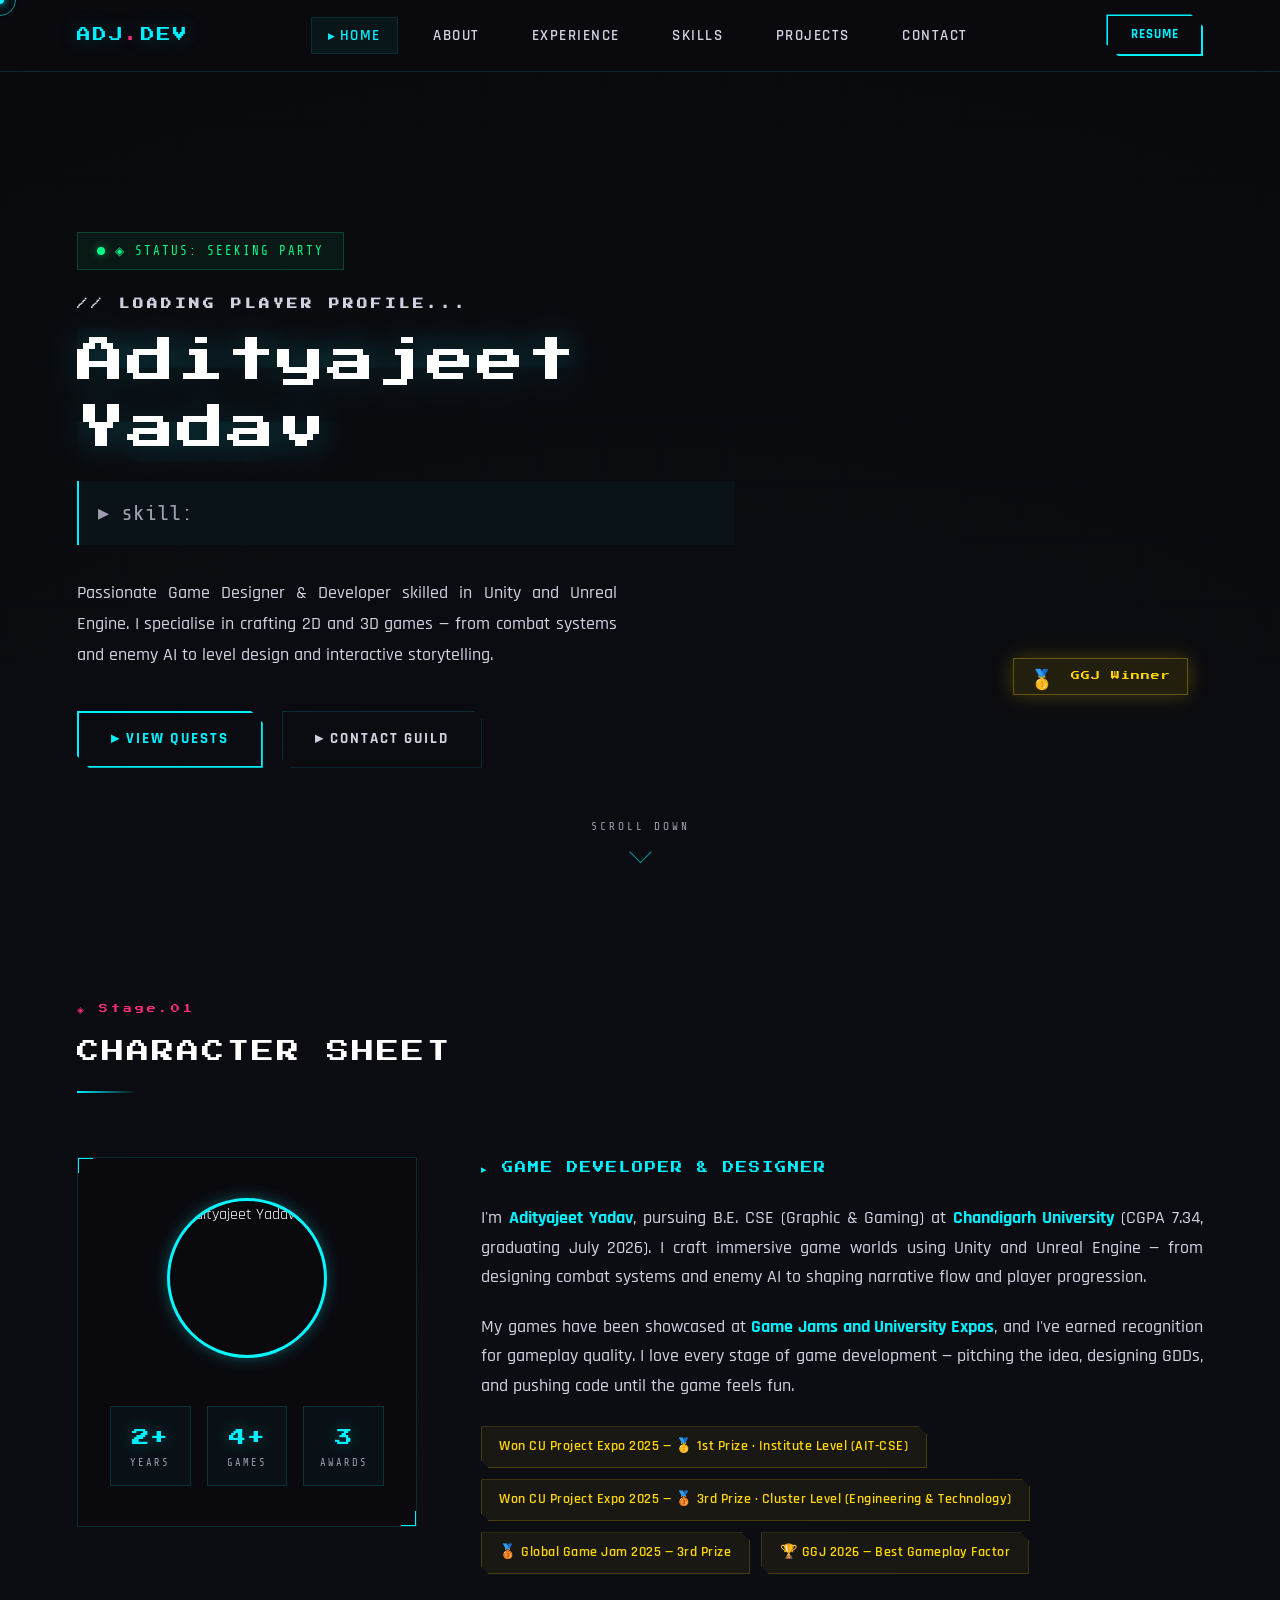
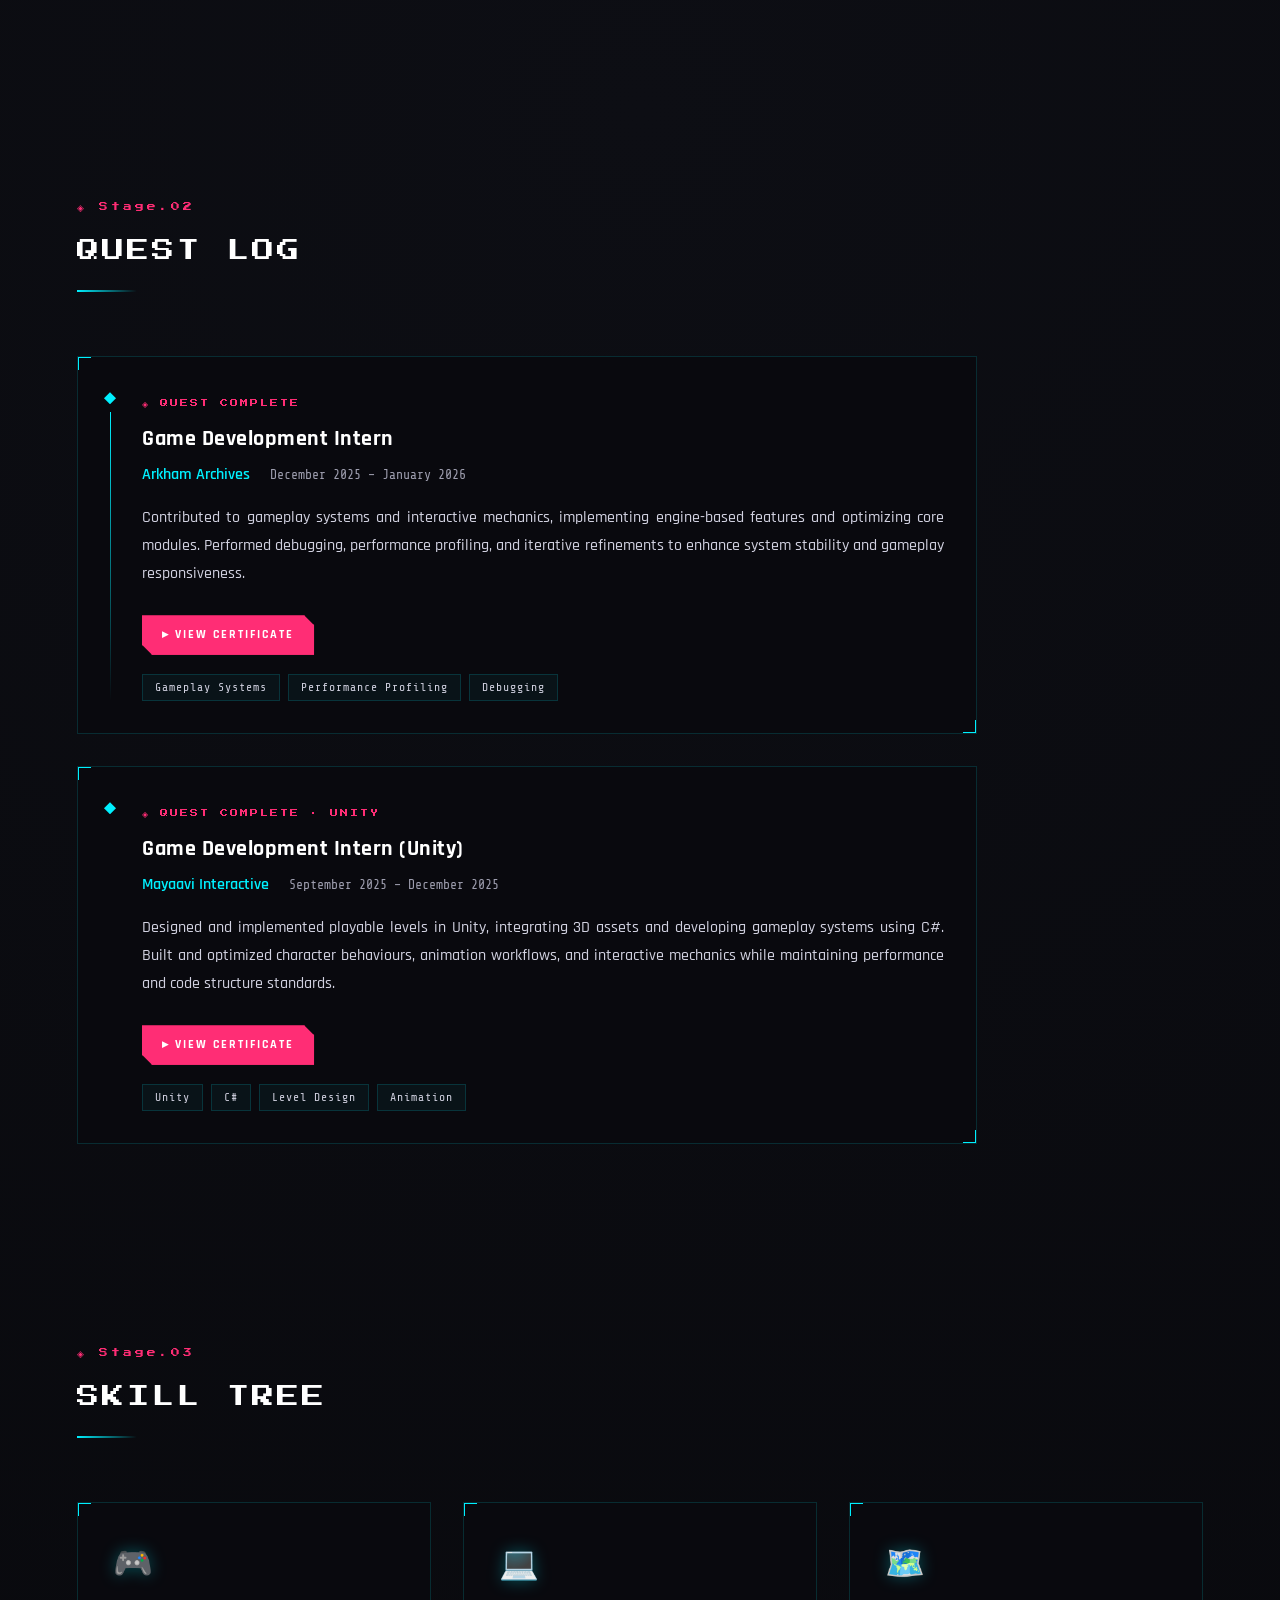
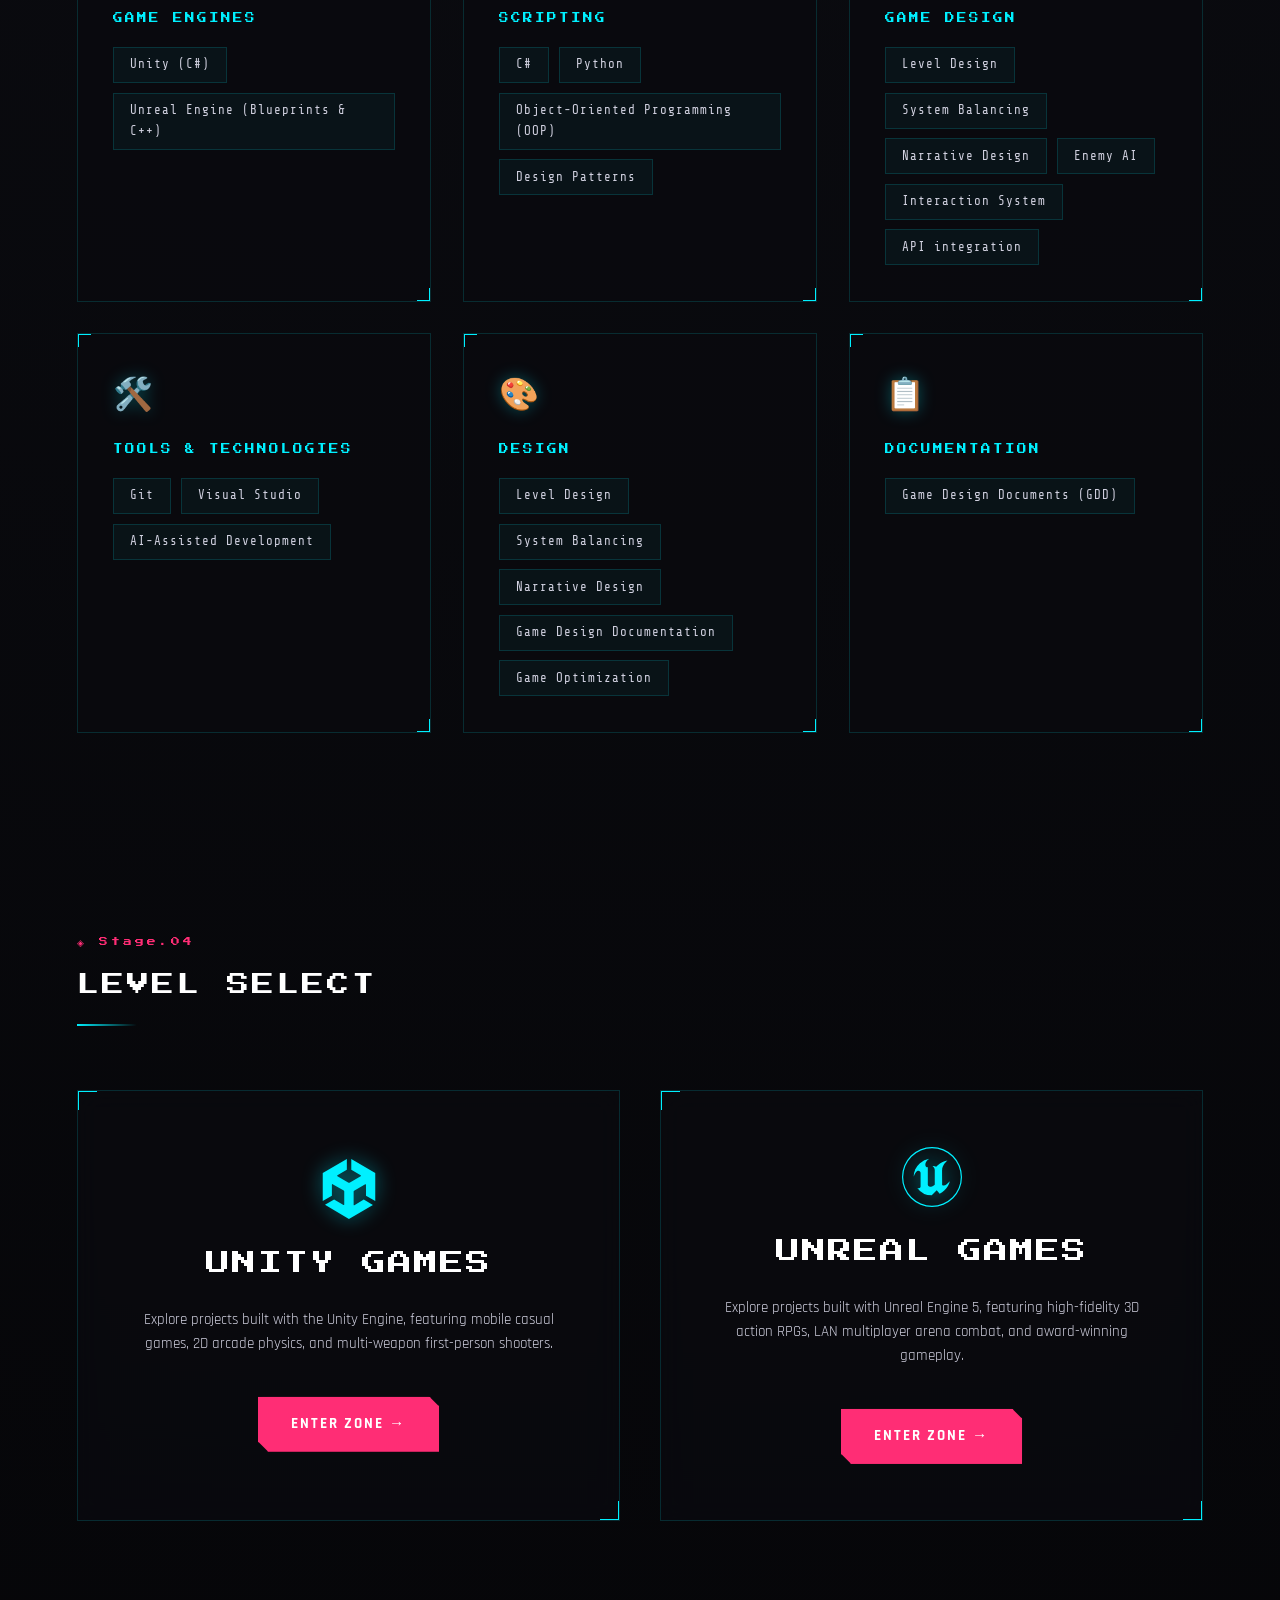
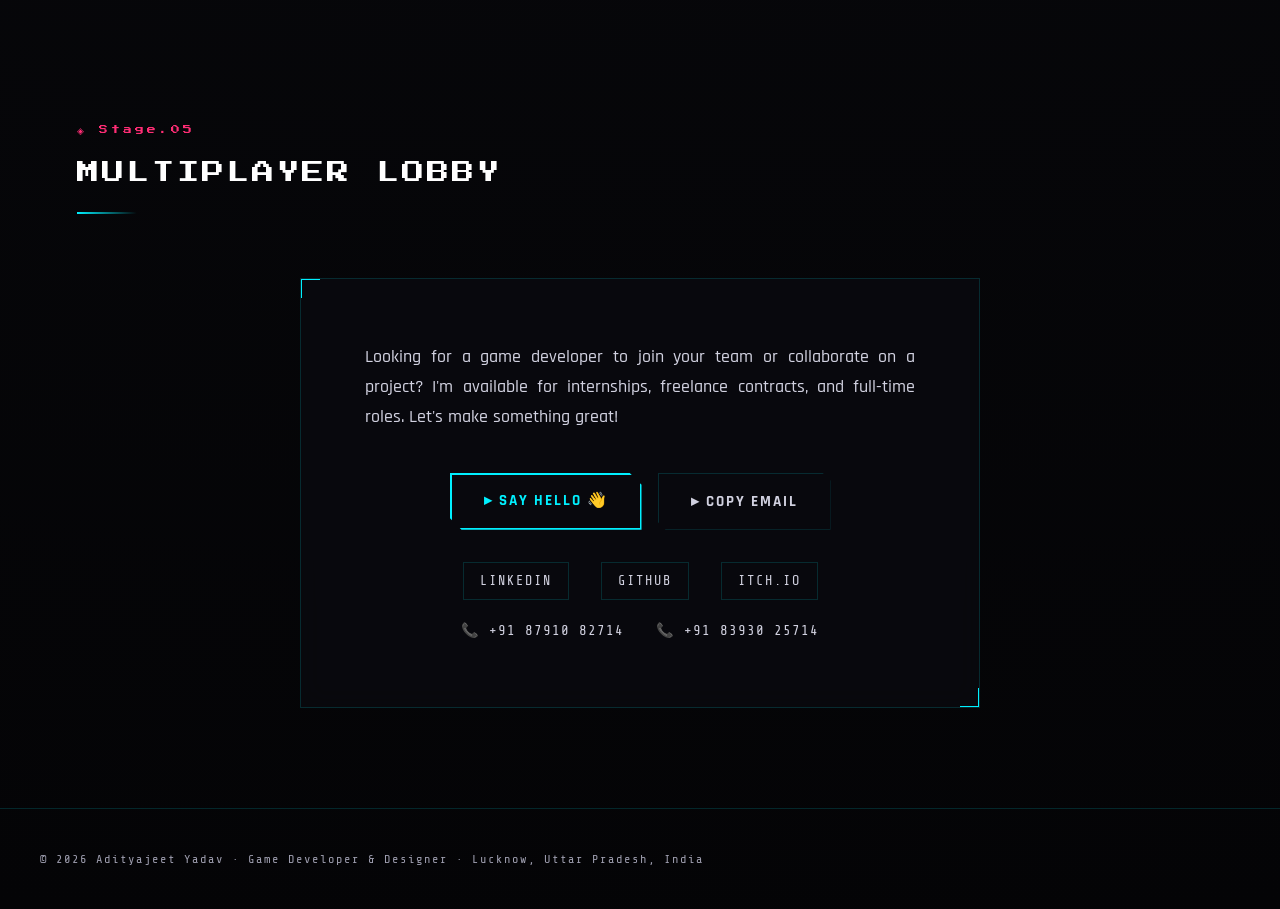
==== commit 4c2d9ae7: "Design" ====
--- a/index.html
+++ b/index.html
@@ -200,7 +200,7 @@
                 <div class="skill-icon">🎮</div>
                 <h3>Game Engines</h3>
                 <div class="skill-tags">
-                    <span>Unity (C#)</span><span>Unreal Engine 5</span>
+                    <span>Unity (C#)</span><span>Unreal Engine (Blueprints & C++)</span>
                 </div>
             </div>
             <div class="skill-card tilt-card">
@@ -208,7 +208,7 @@
                 <div class="skill-icon">💻</div>
                 <h3>Scripting</h3>
                 <div class="skill-tags">
-                    <span>C#</span><span>C++ (Unreal)</span><span>Blueprint Visual Scripting</span><span>Python</span>
+                    <span>C#</span><span>Python</span><span>Object-Oriented Programming (OOP)</span><span>Design Patterns</span>
                 </div>
             </div>
             <div class="skill-card tilt-card">
@@ -216,24 +216,31 @@
                 <div class="skill-icon">🗺️</div>
                 <h3>Game Design</h3>
                 <div class="skill-tags">
-                    <span>Level Design</span><span>System Balancing</span><span>Narrative Design</span>
+                    <span>Level Design</span><span>System Balancing</span><span>Narrative Design</span><span>Enemy AI</span><span>Interaction System</span><span>API integration</span>
                 </div>
             </div>
             <div class="skill-card tilt-card">
                 <div class="card-glow"></div>
-                <div class="skill-icon">🤖</div>
-                <h3>Game AI</h3>
+                <div class="skill-icon">🛠️</div>
+                <h3>Tools & Technologies</h3>
                 <div class="skill-tags">
-                    <span>Enemy AI</span><span>NavMesh</span><span>Behaviour Trees</span><span>Interaction
-                        Systems</span>
+                    <span>Git</span><span>Visual Studio</span><span>AI-Assisted Development</span>
                 </div>
             </div>
             <div class="skill-card tilt-card">
                 <div class="card-glow"></div>
+                <div class="skill-icon">🎨</div>
+                <h3>Design</h3>
+                <div class="skill-tags">
+                    <span>Level Design</span><span>System Balancing</span><span>Narrative Design</span><span>Game Design Documentation</span><span>Game Optimization</span>
+                </div>
+            </div>
+            <div class="skill-card tilt-card">
+                <div class="card-glow"></div>
                 <div class="skill-icon">📋</div>
-                <h3>Production</h3>
+                <h3>Documentation</h3>
                 <div class="skill-tags">
-                    <span>GDD Writing</span><span>Feature Specs</span><span>User Flows</span><span>Playtesting</span>
+                    <span>Game Design Documents (GDD)</span>
                 </div>
             </div>
 
@@ -247,157 +254,34 @@
             <h2 class="section-title">Level Select</h2>
             <div class="title-line"></div>
         </div>
-        <div class="projects-grid">
-
-            <!-- PROJECT 1 -->
-            <div class="project-card tilt-card" onclick="window.location.href='projects/indra-vs-vritrasur.html'">
-                <div class="card-glow"></div>
-                <div class="project-thumb thumb-1">
-                    <img src="projects/Legend of Indra vs Vritrasur/Indra1.png" alt="Legend of Indra vs Vritrasur preview"
-                        style="position:absolute;inset:0;width:100%;height:100%;object-fit:cover;opacity:0.55;">
-                    <div class="project-engine-badge">Unreal Engine 5</div>
-                    <div class="thumb-overlay"></div>
-                </div>
-                <div class="project-info">
-                    <span class="proj-cat">Action-Adventure RPG</span>
-                    <h3 class="proj-title">Legend of Indra vs Vritrasur</h3>
-                    <p class="proj-desc">3D immersive action RPG with deity combat, enemy AI, and narrative-driven
-                        progression.</p>
-                    <div class="proj-tags"><span>UE5</span><span>Blueprints</span><span>Enemy AI</span><span>RPG</span>
-                    </div>
-                    <span class="proj-cta">▸ Launch Level →</span>
-                </div>
-            </div>
-
-            <!-- PROJECT 2 -->
-            <div class="project-card tilt-card" onclick="window.location.href='projects/paint-runner.html'">
-                <div class="card-glow"></div>
-                <div class="project-thumb thumb-2">
-                    <img src="projects/Paint%20Runner/Screenshot_20260405_161250_It%27s%20Me%20Pico.jpg.jpeg" alt="Paint Runner preview"
-                        style="position:absolute;inset:0;width:100%;height:100%;object-fit:cover;opacity:0.55;">
-                    <div class="project-engine-badge">Unity · Mobile</div>
-                    <div class="thumb-overlay"></div>
-                </div>
-                <div class="project-info">
-                    <span class="proj-cat">Mobile Casual Game</span>
-                    <h3 class="proj-title">Paint Runner</h3>
-                    <p class="proj-desc">A mobile game where you walk on a floor to paint it — dominate the arena by painting more boxes than the enemy before the timer runs out.</p>
-                    <div class="proj-tags"><span>Unity</span><span>C#</span><span>Mobile</span><span>Casual</span></div>
-                    <span class="proj-cta">▸ Launch Level →</span>
-                </div>
-            </div>
-
-            <!-- PROJECT 3 -->
-            <div class="project-card tilt-card" onclick="window.location.href='projects/reality-run.html'">
-                <div class="card-glow"></div>
-                <div class="project-thumb thumb-3">
-                    <img src="assets/projects/reality-run/ss1.png" alt="Reality Run preview"
-                        style="position:absolute;inset:0;width:100%;height:100%;object-fit:cover;opacity:0.55;">
-                    <div class="project-engine-badge">Unreal Engine 5 · GGJ 2026</div>
-                    <div class="thumb-overlay"></div>
-                </div>
-                <div class="project-info">
-                    <span class="proj-cat">TPS · 🏆 Best Gameplay · GGJ 2026</span>
-                    <h3 class="proj-title">Reality Run</h3>
-                    <p class="proj-desc">Third-person shooter escape-room hybrid with an alertness system, dynamic
-                        menus, and full interaction framework.</p>
-                    <div class="proj-tags"><span>UE5</span><span>Blueprints</span><span>TPS</span><span>Game Jam</span></div>
-                    <span class="proj-cta">▸ Launch Level →</span>
-                </div>
-            </div>
-
-            <!-- PROJECT 4 -->
-            <div class="project-card tilt-card" onclick="window.location.href='projects/realm-rivals.html'">
-                <div class="card-glow"></div>
-                <div class="project-thumb thumb-4">
-                    <img src="projects/Realm%20Rivals/Screenshot%202026-04-05%20165636.png" alt="Realm Rivals preview"
-                        style="position:absolute;inset:0;width:100%;height:100%;object-fit:cover;opacity:0.55;">
-                    <div class="project-engine-badge">UE5 · Multiplayer</div>
-                    <div class="thumb-overlay"></div>
-                </div>
-                <div class="project-info">
-                    <span class="proj-cat">Multiplayer Arena</span>
-                    <h3 class="proj-title">Realm Rivals</h3>
-                    <p class="proj-desc">A LAN multiplayer arena game built in Unreal Engine 5 — equip, fight, and dominate the arena.</p>
-                    <div class="proj-tags"><span>UE5</span><span>Blueprints</span><span>Multiplayer</span><span>Arena</span></div>
-                    <span class="proj-cta">▸ Launch Level →</span>
-                </div>
-            </div>
-
-            <!-- PROJECT 5 -->
-            <div class="project-card tilt-card" onclick="window.location.href='projects/bubbleboom.html'">
-                <div class="card-glow"></div>
-                <div class="project-thumb thumb-5">
-                    <img src="projects/BubbleBoom/BB1.png" alt="BubbleBoom preview"
-                        style="position:absolute;inset:0;width:100%;height:100%;object-fit:cover;opacity:0.55;">
-                    <div class="project-engine-badge">Unity · GGJ 2025</div>
-                    <div class="thumb-overlay"></div>
-                </div>
-                <div class="project-info">
-                    <span class="proj-cat">2D Arcade — 🥉 GGJ 2025</span>
-                    <h3 class="proj-title">BubbleBoom</h3>
-                    <p class="proj-desc">Built in 48 hours for Global Game Jam 2025 — bubble-shooting mechanics with
-                        chain reactions and progressive difficulty.</p>
-                    <div class="proj-tags"><span>Unity</span><span>C#</span><span>2D</span><span>Game Jam</span></div>
-                    <span class="proj-cta">▸ Launch Level →</span>
-                </div>
-            </div>
-
-            <!-- PROJECT 6 -->
-            <div class="project-card tilt-card" onclick="window.location.href='projects/the-lost-cure.html'">
-                <div class="card-glow"></div>
-                <div class="project-thumb thumb-6">
-                    <img src="projects/The%20Lost%20Cure/Lost_Cure1.jpg" alt="The Lost Cure preview"
-                        style="position:absolute;inset:0;width:100%;height:100%;object-fit:cover;opacity:0.55;">
-                    <div class="project-engine-badge">Unreal Engine 5</div>
-                    <div class="thumb-overlay"></div>
-                </div>
-                <div class="project-info">
-                    <span class="proj-cat">Action-Adventure</span>
-                    <h3 class="proj-title">The Lost Cure</h3>
-                    <p class="proj-desc">An Unreal Engine 5 adventure where you search for a medicinal herb in an ancient temple to save your people.</p>
-                    <div class="proj-tags"><span>UE5</span><span>Blueprints</span><span>Blender</span><span>Adventure</span></div>
-                    <span class="proj-cta">▸ Launch Level →</span>
-                </div>
-            </div>
-
-            <!-- PROJECT 7 -->
-            <div class="project-card tilt-card" onclick="window.location.href='projects/indra-vs-vritra-prototype.html'">
-                <div class="card-glow"></div>
-                <div class="project-thumb thumb-7">
-                    <img src="projects/Indra vs Vritra/Indra vs Vritra1.jpg" alt="Indra vs Vritra preview"
-                        style="position:absolute;inset:0;width:100%;height:100%;object-fit:cover;opacity:0.55;">
-                    <div class="project-engine-badge">Unity · C#</div>
-                    <div class="thumb-overlay"></div>
-                </div>
-                <div class="project-info">
-                    <span class="proj-cat">Narration Adventure</span>
-                    <h3 class="proj-title">Indra vs Vritra</h3>
-                    <p class="proj-desc">A narration-based adventure game inspired by the story of Indra and Vritrasur from the Shrimad Bhagwat Mahapuran.</p>
-                    <div class="proj-tags"><span>Unity</span><span>C#</span><span>Mixamo</span><span>Narration</span></div>
-                    <span class="proj-cta">▸ Launch Level →</span>
-                </div>
-            </div>
-
-            <!-- PROJECT 8 -->
-            <div class="project-card tilt-card" onclick="window.location.href='projects/the-shooter.html'">
-                <div class="card-glow"></div>
-                <div class="project-thumb thumb-8">
-                    <img src="projects/The Shooter/Screenshot 2026-04-05 103116.png" alt="The Shooter preview"
-                        style="position:absolute;inset:0;width:100%;height:100%;object-fit:cover;opacity:0.55;">
-                    <div class="project-engine-badge">Unity</div>
-                    <div class="thumb-overlay"></div>
-                </div>
-                <div class="project-info">
-                    <span class="proj-cat">First-Person Shooter</span>
-                    <h3 class="proj-title">The Shooter</h3>
-                    <p class="proj-desc">Advanced Unity FPS with multi-weapon combat, decal effects, and modular
-                        animations.</p>
-                    <div class="proj-tags"><span>Unity</span><span>C#</span><span>FPS</span><span>Animation</span></div>
-                    <span class="proj-cta">▸ Launch Level →</span>
-                </div>
-            </div>
-
+        <div class="category-select-wrap">
+            <!-- Unity Games Card -->
+            <div class="category-card tilt-card" onclick="window.location.href='projects/unity-games.html'">
+                <div class="card-glow"></div>
+                <div class="category-icon">
+                    <svg role="img" viewBox="0 0 16 16" xmlns="http://www.w3.org/2000/svg">
+                        <title>Unity</title>
+                        <path d="M15 11.2V3.733L8.61 0v2.867l2.503 1.466c.099.067.099.2 0 .234L8.148 6.3c-.099.067-.197.033-.263 0L4.92 4.567c-.099-.034-.099-.2 0-.234l2.504-1.466V0L1 3.733V11.2v-.033.033l2.438-1.433V6.833c0-.1.131-.166.197-.133L6.6 8.433c.099.067.132.134.132.234v3.466c0 .1-.132.167-.198.134L4.031 10.8l-2.438 1.433L7.983 16l6.391-3.733-2.438-1.434L9.434 12.3c-.099.067-.198 0-.198-.133V8.7c0-.1.066-.2.132-.233l2.965-1.734c.099-.066.197 0 .197.134V9.8z"/>
+                    </svg>
+                </div>
+                <h3 class="category-title">Unity Games</h3>
+                <p class="category-desc">Explore projects built with the Unity Engine, featuring mobile casual games, 2D arcade physics, and multi-weapon first-person shooters.</p>
+                <span class="btn btn-pink category-btn">Enter Zone →</span>
+            </div>
+
+            <!-- Unreal Games Card -->
+            <div class="category-card tilt-card" onclick="window.location.href='projects/unreal-games.html'">
+                <div class="card-glow"></div>
+                <div class="category-icon">
+                    <svg role="img" viewBox="0 0 24 24" xmlns="http://www.w3.org/2000/svg">
+                        <title>Unreal Engine</title>
+                        <path d="M12 0a12 12 0 1012 12A12 12 0 0012 0zm0 23.52A11.52 11.52 0 1123.52 12 11.52 11.52 0 0112 23.52zm7.13-9.791c-.206.997-1.126 3.557-4.06 4.942l-1.179-1.325-1.988 2a7.338 7.338 0 01-5.804-2.978 2.859 2.859 0 00.65.123c.326.006.678-.114.678-.66v-5.394a.89.89 0 00-1.116-.89c-.92.212-1.656 2.509-1.656 2.509a7.304 7.304 0 012.528-5.597 7.408 7.408 0 013.73-1.721c-1.006.573-1.57 1.507-1.57 2.29 0 1.262.76 1.109.984.923v7.28a1.157 1.157 0 00.148.256 1.075 1.075 0 00.88.445c.76 0 1.747-.868 1.747-.868V9.172c0-.6-.452-1.324-.905-1.572 0 0 .838-.149 1.484.346a5.537 5.537 0 01.387-.425c1.508-1.48 2.929-1.902 4.112-2.112 0 0-2.151 1.69-2.151 3.96 0 1.687.043 5.801.043 5.801.799.771 1.986-.342 3.059-1.441Z"/>
+                    </svg>
+                </div>
+                <h3 class="category-title">Unreal Games</h3>
+                <p class="category-desc">Explore projects built with Unreal Engine 5, featuring high-fidelity 3D action RPGs, LAN multiplayer arena combat, and award-winning gameplay.</p>
+                <span class="btn btn-pink category-btn">Enter Zone →</span>
+            </div>
         </div>
     </section>
 
@@ -432,7 +316,7 @@
     </section>
 
     <footer>
-        <p>&copy; 2026 Adityajeet Yadav · Game Developer & Designer · Mohali, Punjab, India</p>
+        <p>&copy; 2026 Adityajeet Yadav · Game Developer & Designer · Lucknow, Uttar Pradesh, India</p>
     </footer>
 
     <!-- ─── MODAL OVERLAY ─── -->
--- a/styles.css
+++ b/styles.css
@@ -1041,6 +1041,124 @@
 /* ===========================
    PROJECTS — LEVEL SELECT
    =========================== */
+/* Category selection menu */
+.category-select-wrap {
+    display: grid;
+    grid-template-columns: repeat(auto-fit, minmax(360px, 1fr));
+    gap: 2.5rem;
+    margin-top: 2rem;
+}
+
+@media (max-width: 768px) {
+    .category-select-wrap {
+        grid-template-columns: 1fr;
+    }
+}
+
+.category-card {
+    position: relative;
+    background: var(--card-bg);
+    border: 1px solid var(--border);
+    padding: 3.5rem 2rem;
+    text-align: center;
+    cursor: pointer;
+    overflow: hidden;
+    transition: border-color 0.3s, transform 0.15s, box-shadow 0.3s;
+    display: flex;
+    flex-direction: column;
+    align-items: center;
+    justify-content: center;
+    gap: 1.5rem;
+    backdrop-filter: blur(12px);
+    -webkit-backdrop-filter: blur(12px);
+}
+
+/* Corner brackets for category cards */
+.category-card::before,
+.category-card::after {
+    content: '';
+    position: absolute;
+    width: 20px;
+    height: 20px;
+    border-color: var(--cyan);
+    border-style: solid;
+    z-index: 5;
+    transition: border-color 0.3s;
+}
+
+.category-card::before {
+    top: -1px;
+    left: -1px;
+    border-width: 2px 0 0 2px;
+}
+
+.category-card::after {
+    bottom: -1px;
+    right: -1px;
+    border-width: 0 2px 2px 0;
+}
+
+.category-card:hover {
+    border-color: var(--border-hover);
+    box-shadow: 0 0 45px rgba(0, 240, 255, 0.15), 0 0 90px rgba(0, 240, 255, 0.05);
+}
+
+.category-card:hover::before,
+.category-card:hover::after {
+    border-color: var(--magenta);
+}
+
+.category-icon {
+    width: 60px;
+    height: 60px;
+    display: flex;
+    align-items: center;
+    justify-content: center;
+    transition: transform 0.3s ease;
+}
+
+.category-icon svg {
+    width: 100%;
+    height: 100%;
+    fill: var(--cyan);
+    filter: drop-shadow(0 0 10px rgba(0, 240, 255, 0.4));
+    transition: fill 0.3s ease, filter 0.3s ease;
+}
+
+.category-card:hover .category-icon {
+    transform: scale(1.15) rotate(5deg);
+}
+
+.category-card:hover .category-icon svg {
+    fill: var(--magenta);
+    filter: drop-shadow(0 0 15px rgba(255, 45, 117, 0.6));
+}
+
+.category-title {
+    font-family: var(--font-display);
+    font-size: 1.5rem;
+    font-weight: 400;
+    letter-spacing: 2px;
+    color: var(--text);
+    text-transform: uppercase;
+    margin: 0;
+}
+
+.category-desc {
+    font-family: var(--font-body);
+    font-size: 0.95rem;
+    color: var(--text-dim);
+    line-height: 1.6;
+    margin: 0;
+    max-width: 420px;
+    text-align: center;
+}
+
+.category-btn {
+    margin-top: 1rem;
+    pointer-events: none; /* Let click bubble to card */
+}
+
 .projects-grid {
     display: grid;
     grid-template-columns: repeat(auto-fill, minmax(340px, 1fr));
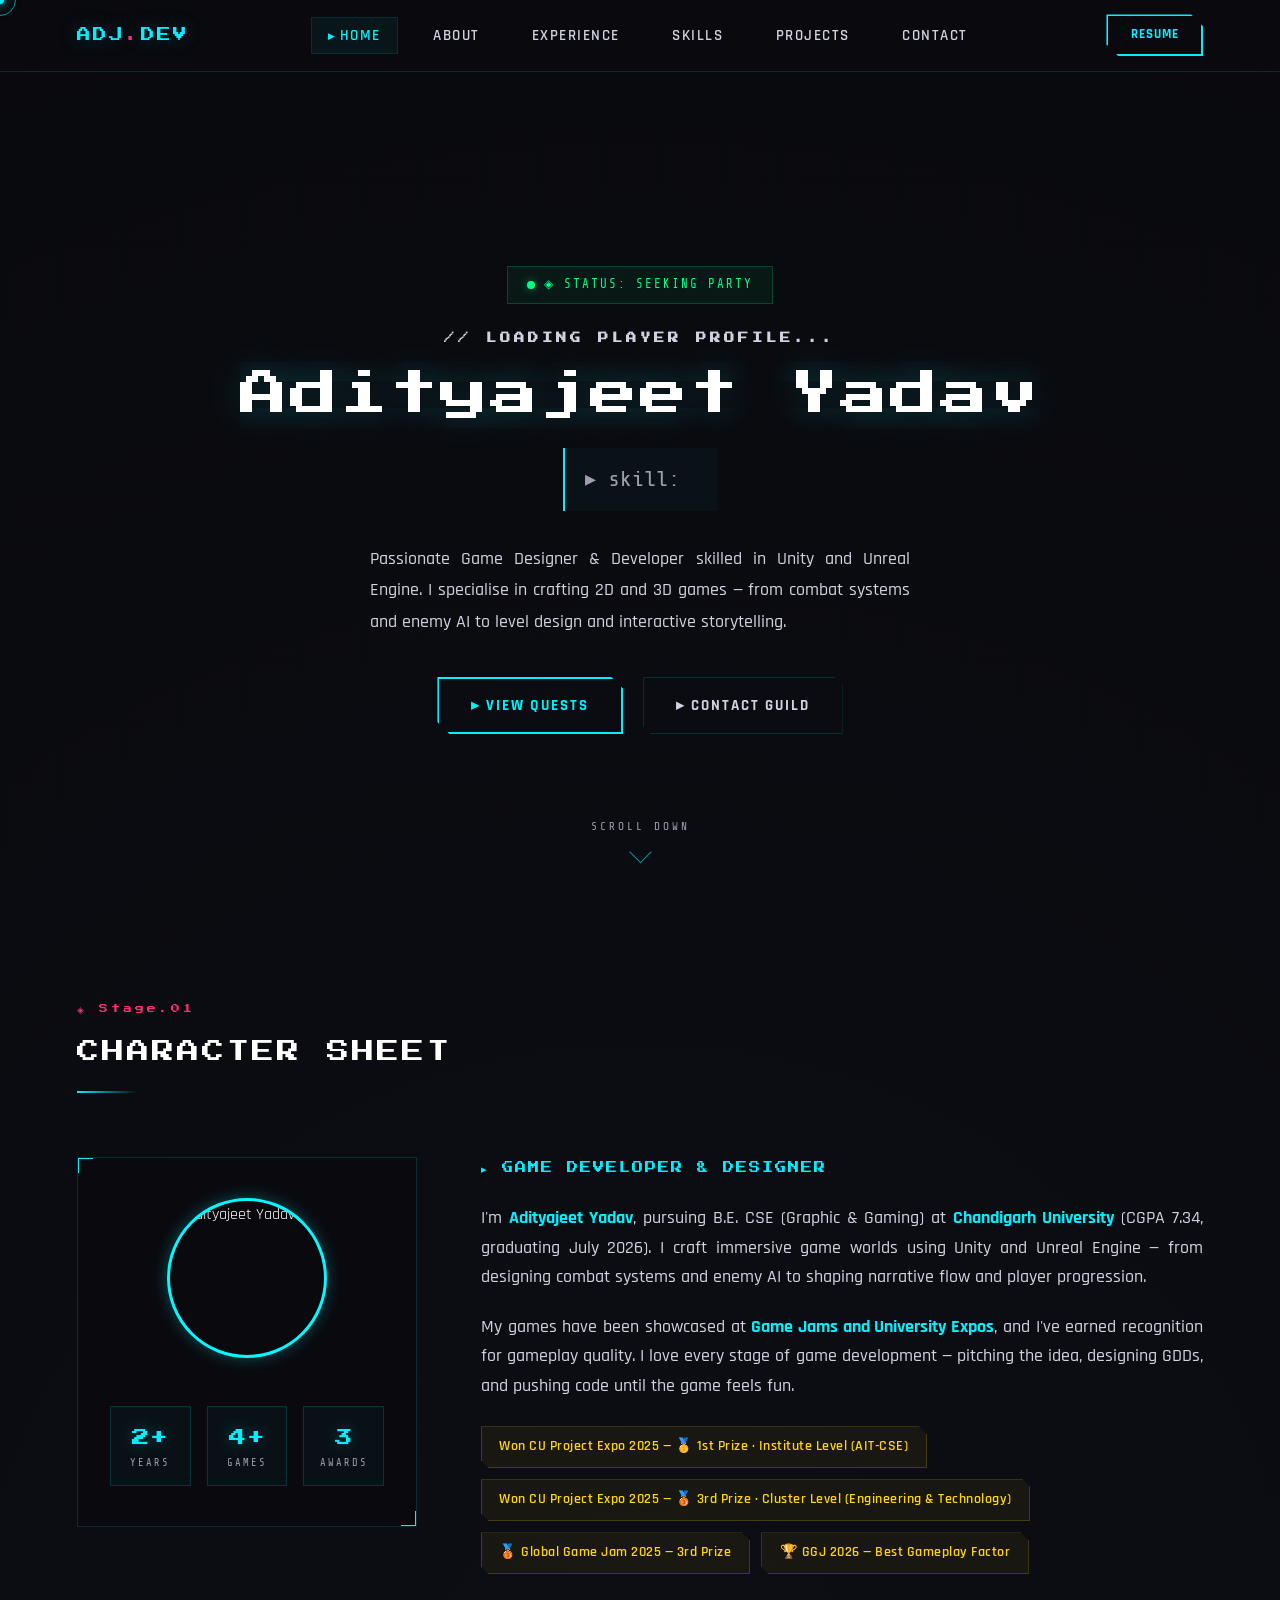
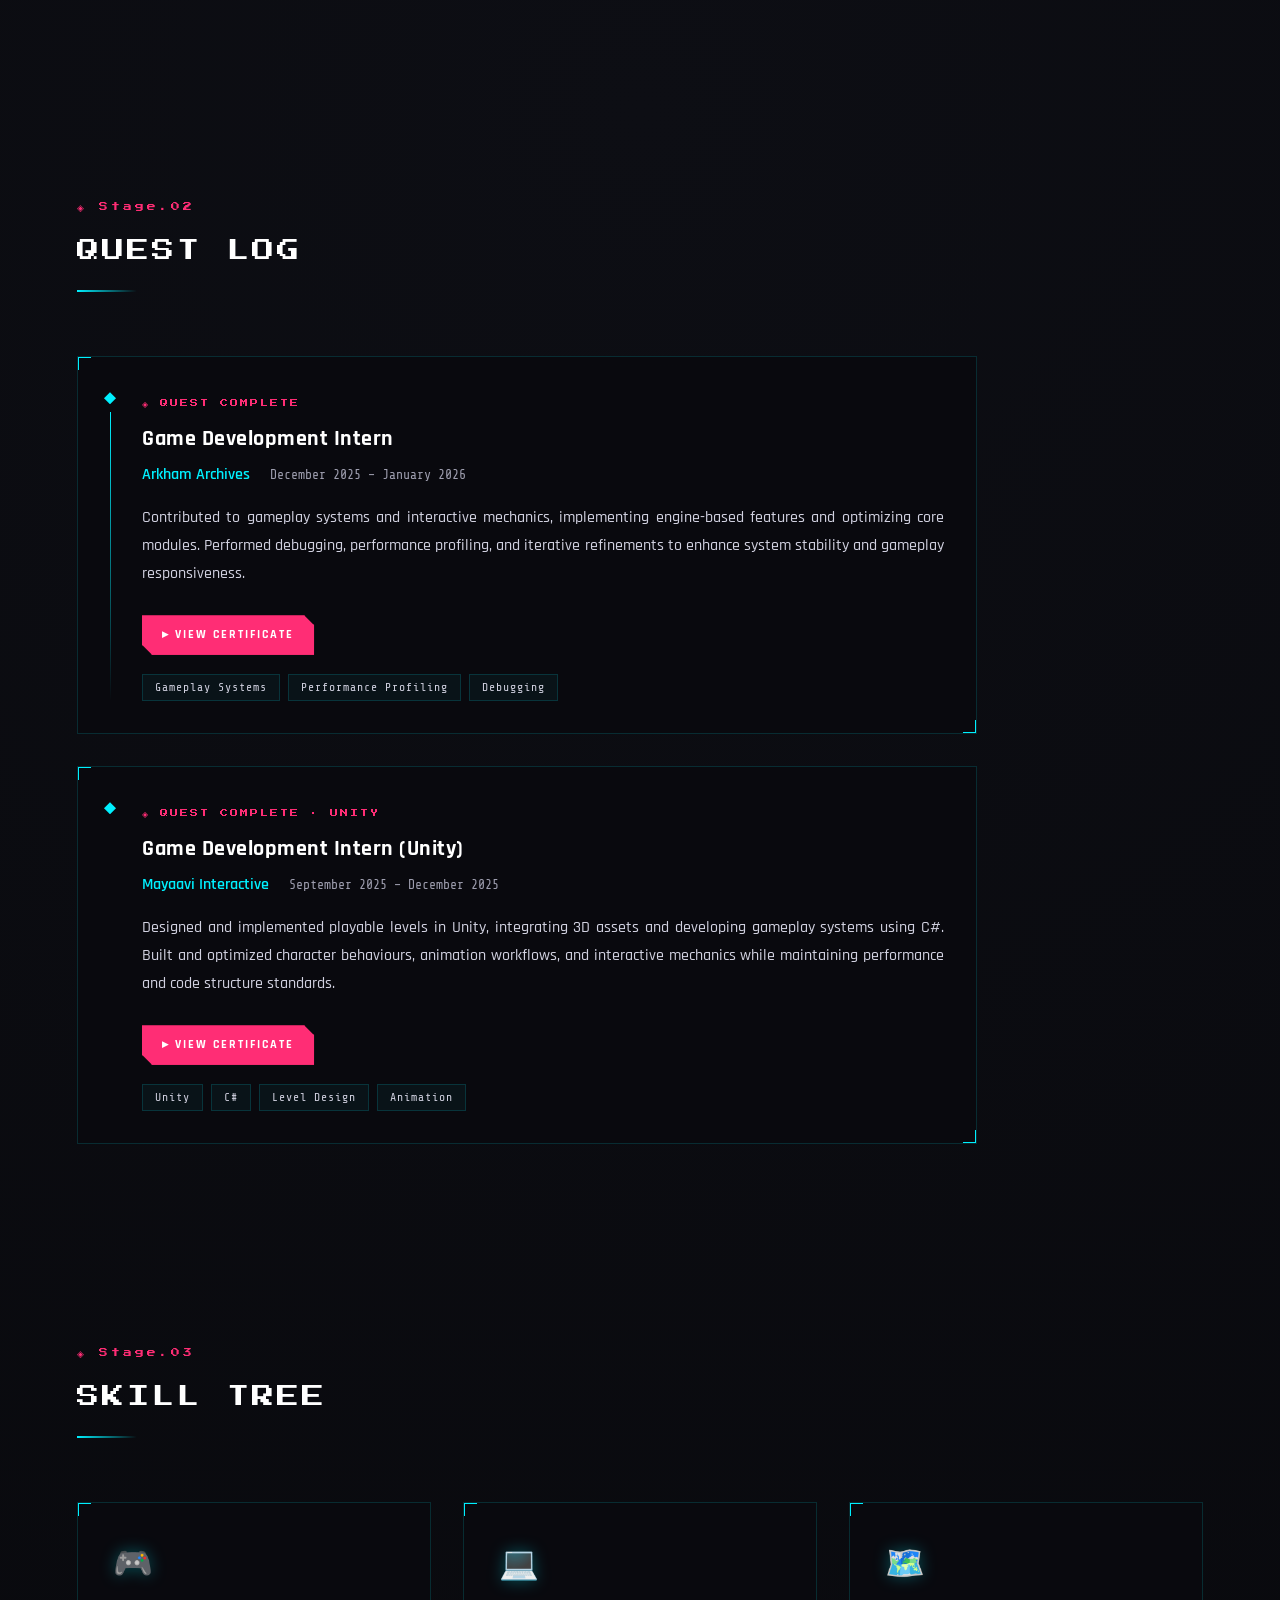
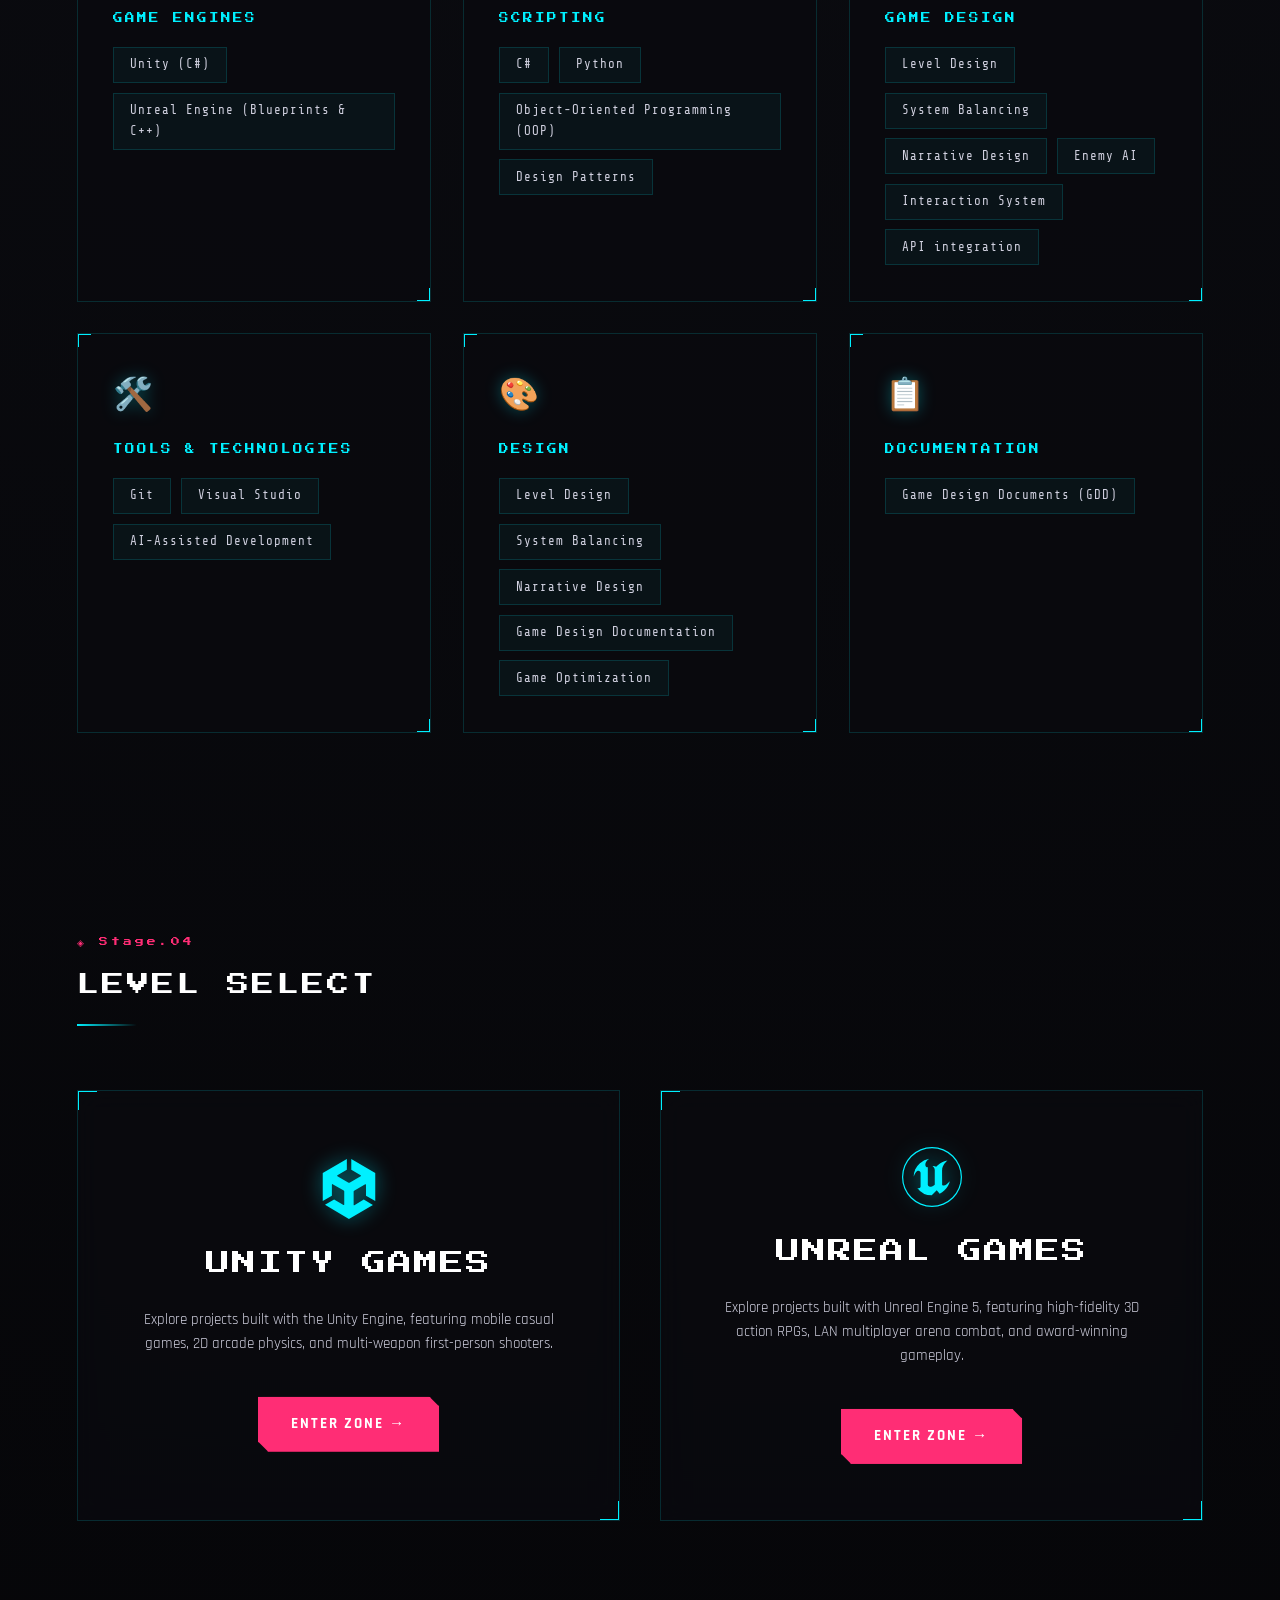
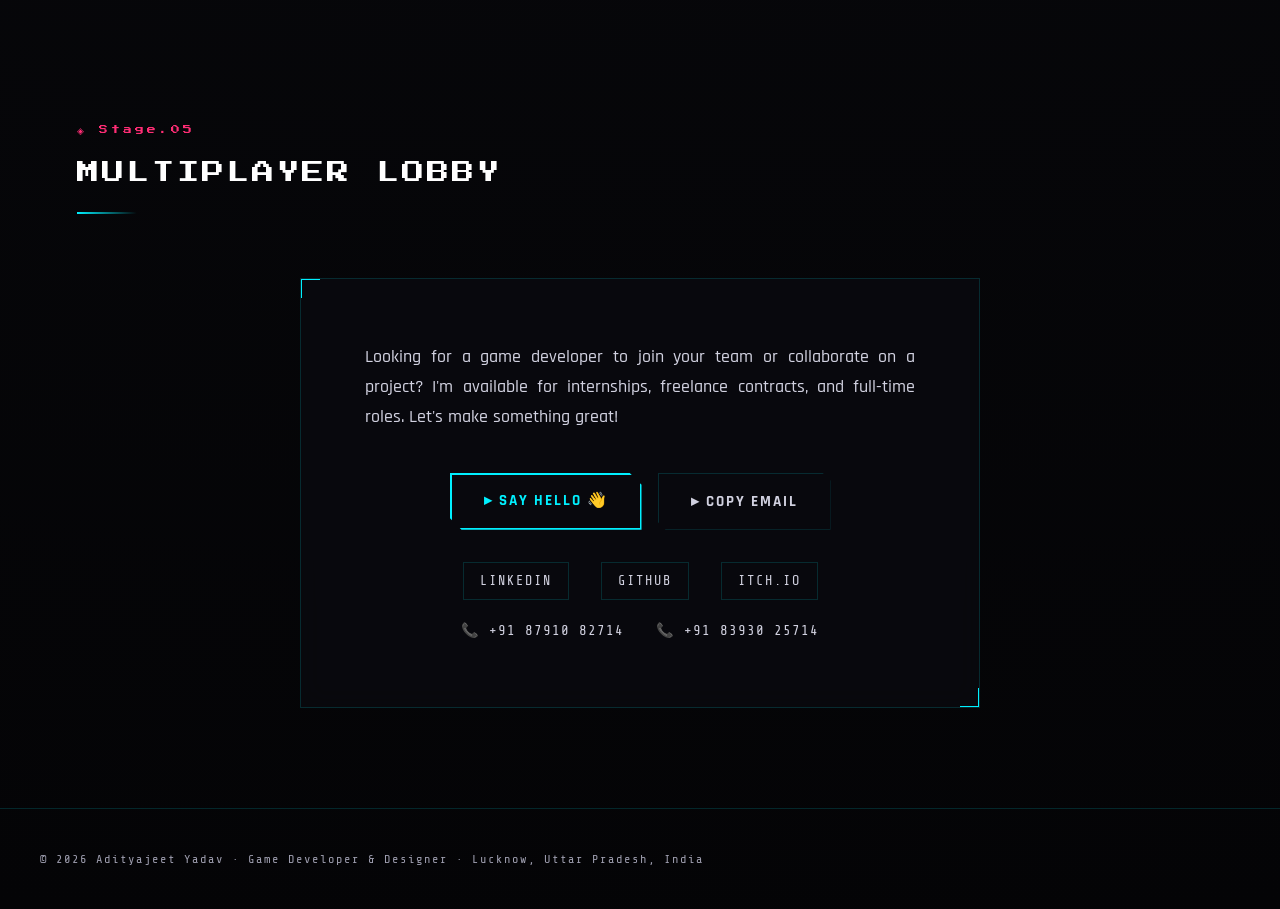
==== commit ed0a7b26: "New_Design" ====
--- a/index.html
+++ b/index.html
@@ -62,9 +62,7 @@
             </div>
         </div>
 
-        <div class="hero-3d-model" id="hero-model-wrap">
-            <div class="level-badge"><span class="level-num">🥇</span>&nbsp;GGJ Winner</div>
-        </div>
+
 
         <div class="scroll-hint">
             <span>Scroll Down</span>
--- a/styles.css
+++ b/styles.css
@@ -387,11 +387,25 @@
     z-index: 2;
     min-height: 100vh;
     display: flex;
+    flex-direction: column;
     align-items: center;
-    justify-content: space-between;
+    justify-content: center;
+    text-align: center;
     padding: 0 6%;
     padding-top: 100px;
-    gap: 3rem;
+    gap: 2rem;
+}
+
+.hero-content {
+    max-width: 800px;
+    width: 100%;
+    display: flex;
+    flex-direction: column;
+    align-items: center;
+    text-align: center;
+    margin: 0 auto;
+    position: relative;
+    z-index: 3;
 }
 
 .hero-badge {
@@ -474,6 +488,7 @@
     margin-bottom: 2rem;
     display: flex;
     align-items: center;
+    justify-content: center;
     padding: 0.8rem 1.2rem;
     background: rgba(0, 240, 255, 0.03);
     border-left: 2px solid var(--cyan);
@@ -495,49 +510,15 @@
     color: var(--text-dim);
     font-size: 1.15rem;
     max-width: 540px;
-    margin-bottom: 2.5rem;
+    margin: 0 auto 2.5rem auto;
     font-weight: 500;
 }
 
 .cta-buttons {
     display: flex;
+    justify-content: center;
     gap: 1.2rem;
     flex-wrap: wrap;
-}
-
-/* Hero right side */
-.hero-3d-model {
-    position: relative;
-    width: 420px;
-    height: 420px;
-    flex-shrink: 0;
-    display: flex;
-    justify-content: center;
-    align-items: center;
-}
-
-.level-badge {
-    position: absolute;
-    bottom: 15px;
-    right: 15px;
-    background: rgba(255, 215, 0, 0.1);
-    border: 1px solid rgba(255, 215, 0, 0.3);
-    padding: 0.5rem 1rem;
-    font-family: var(--font-display);
-    font-size: 0.55rem;
-    font-weight: 400;
-    z-index: 5;
-    display: flex;
-    align-items: center;
-    gap: 6px;
-    color: var(--gold);
-    letter-spacing: 1px;
-    box-shadow: 0 0 20px var(--gold-glow);
-}
-
-.level-num {
-    font-size: 1.2rem;
-    line-height: 1;
 }
 
 .scroll-hint {
@@ -1669,10 +1650,6 @@
         text-align: center;
     }
 
-    .hero-3d-model {
-        width: 280px;
-        height: 280px;
-    }
 
     .bio {
         max-width: 100%;
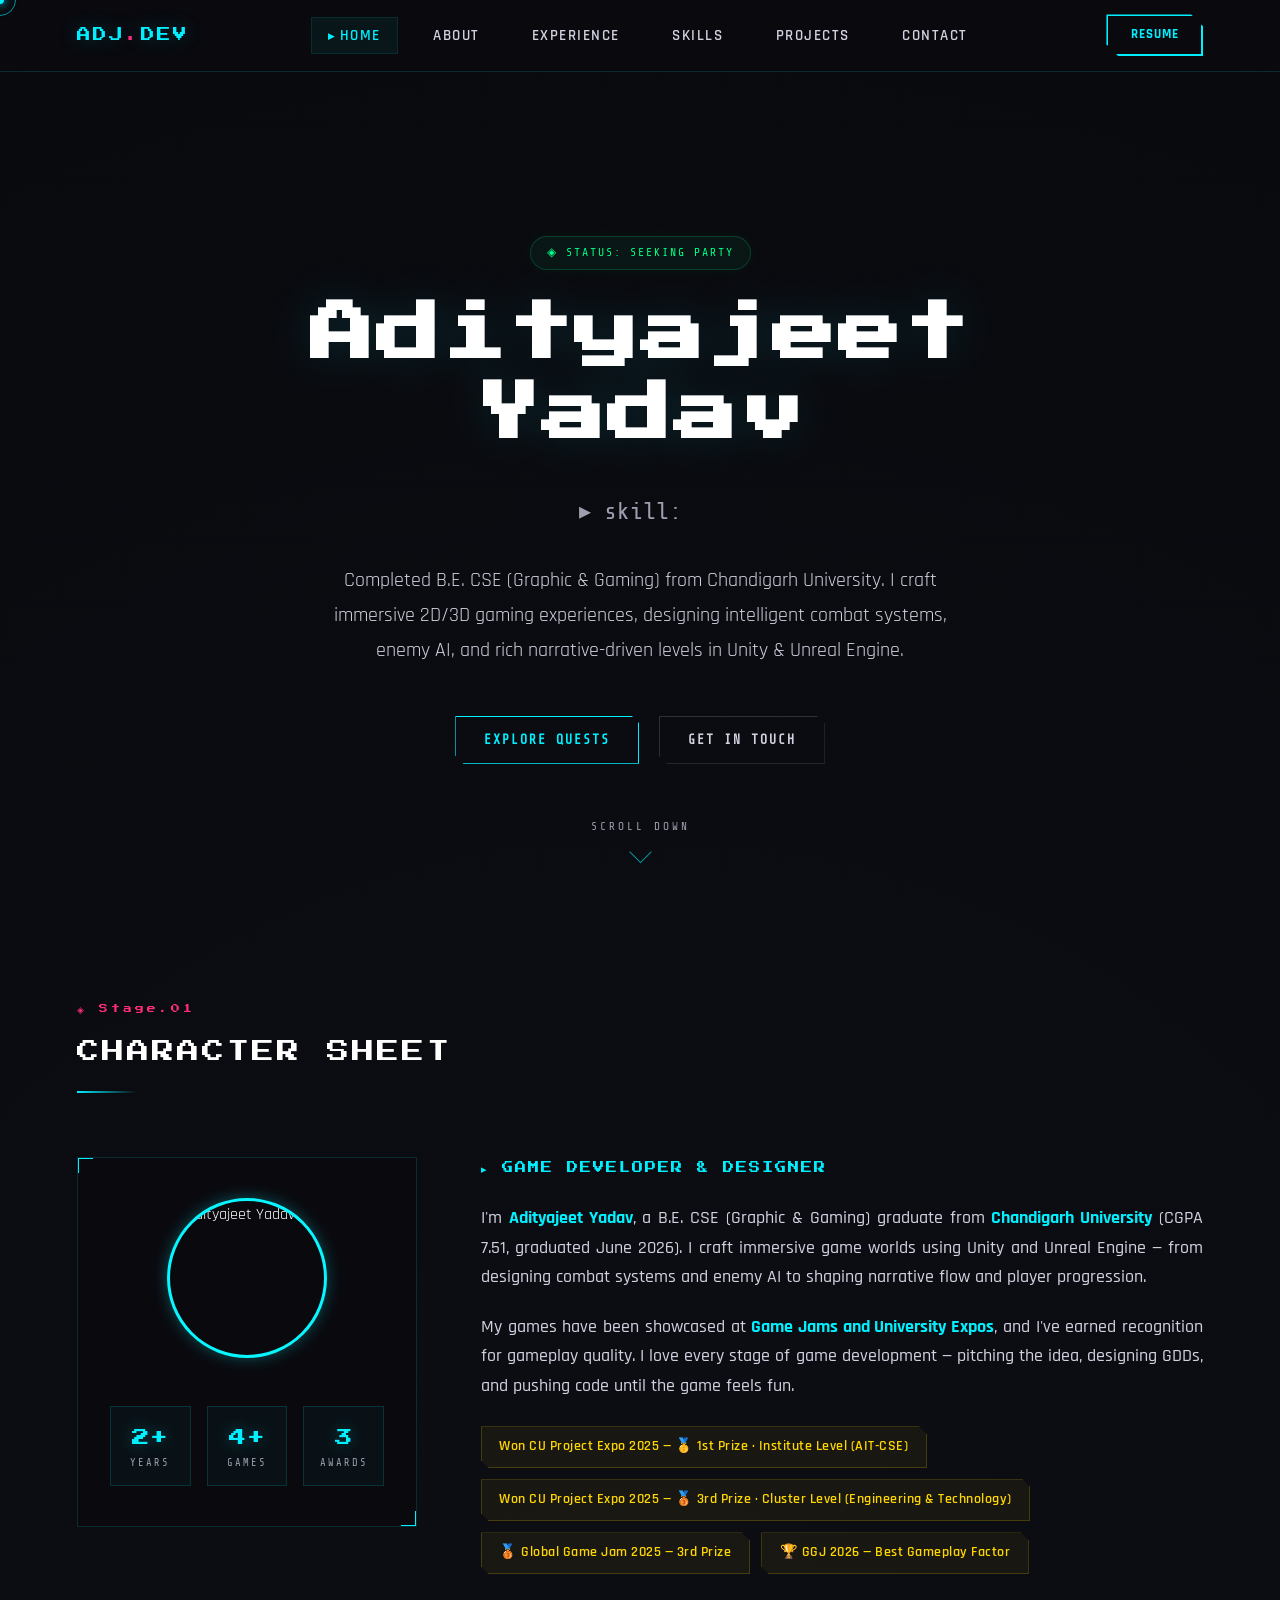
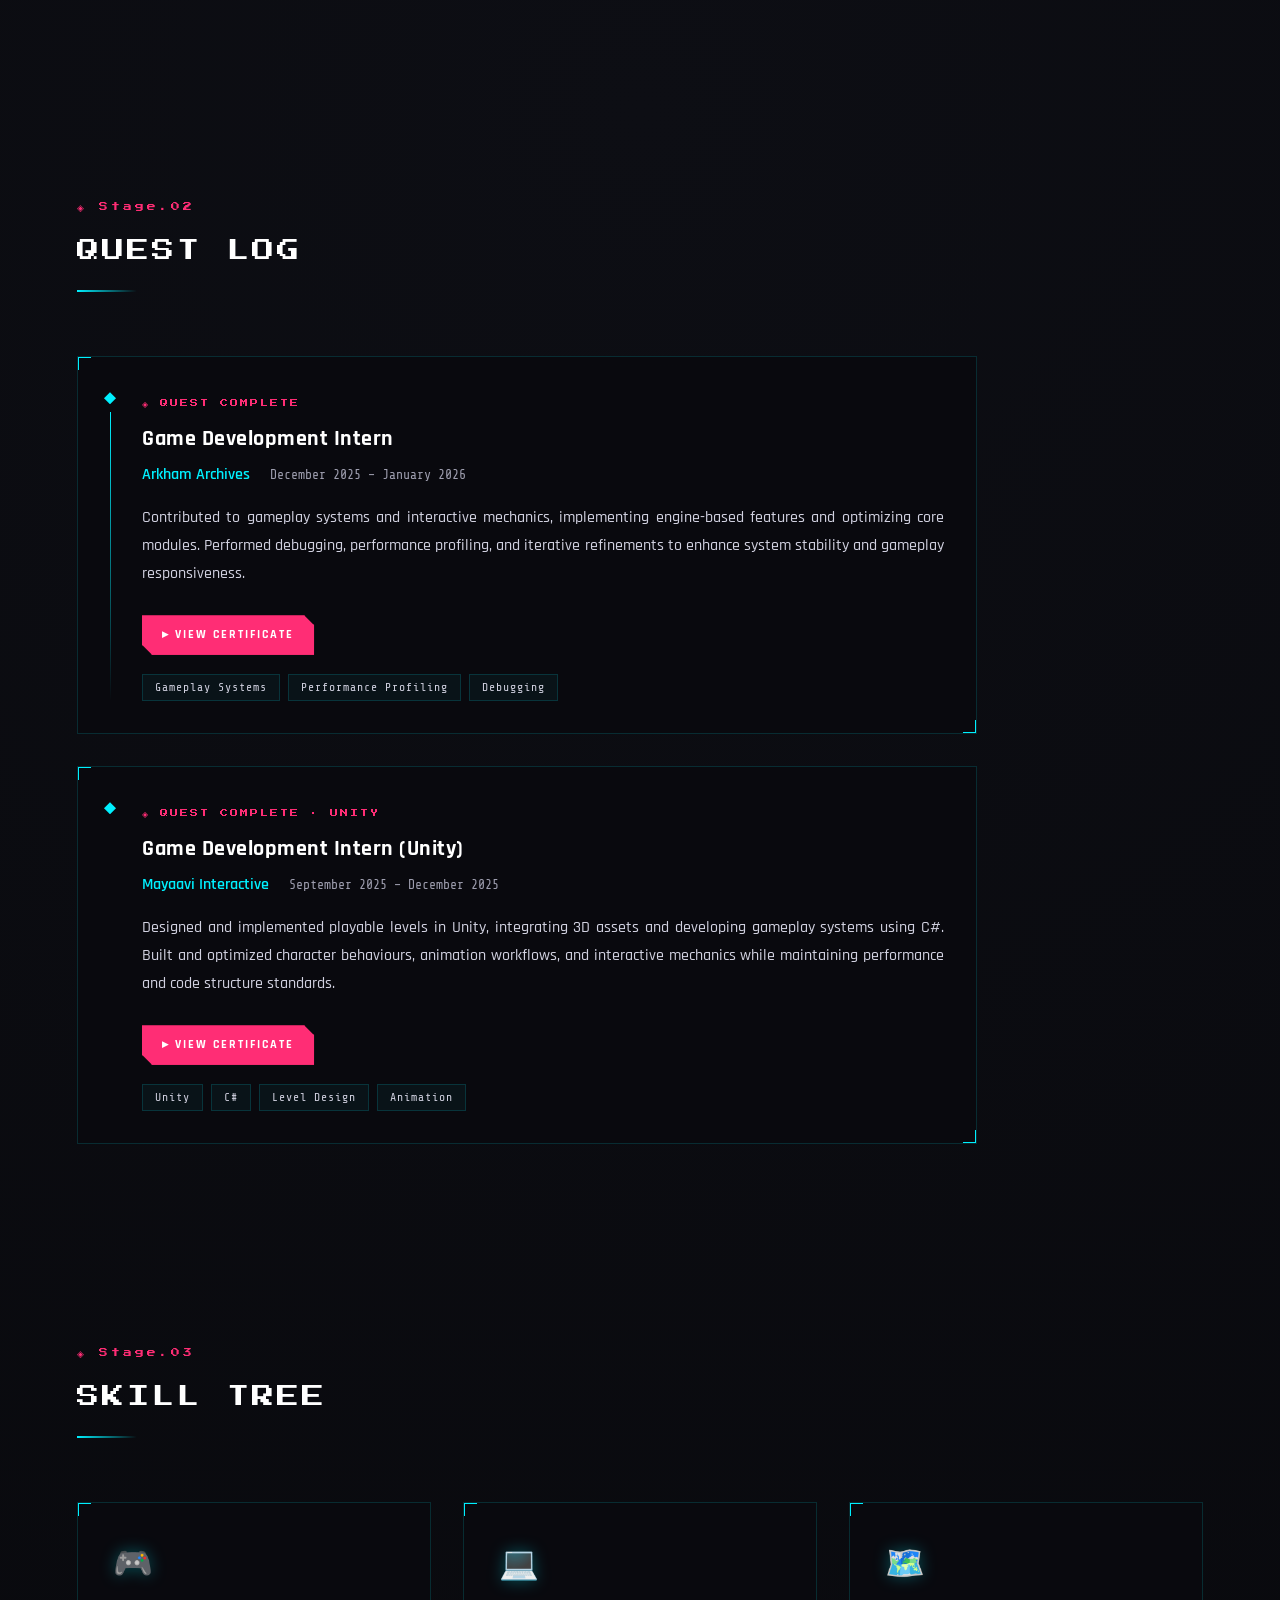
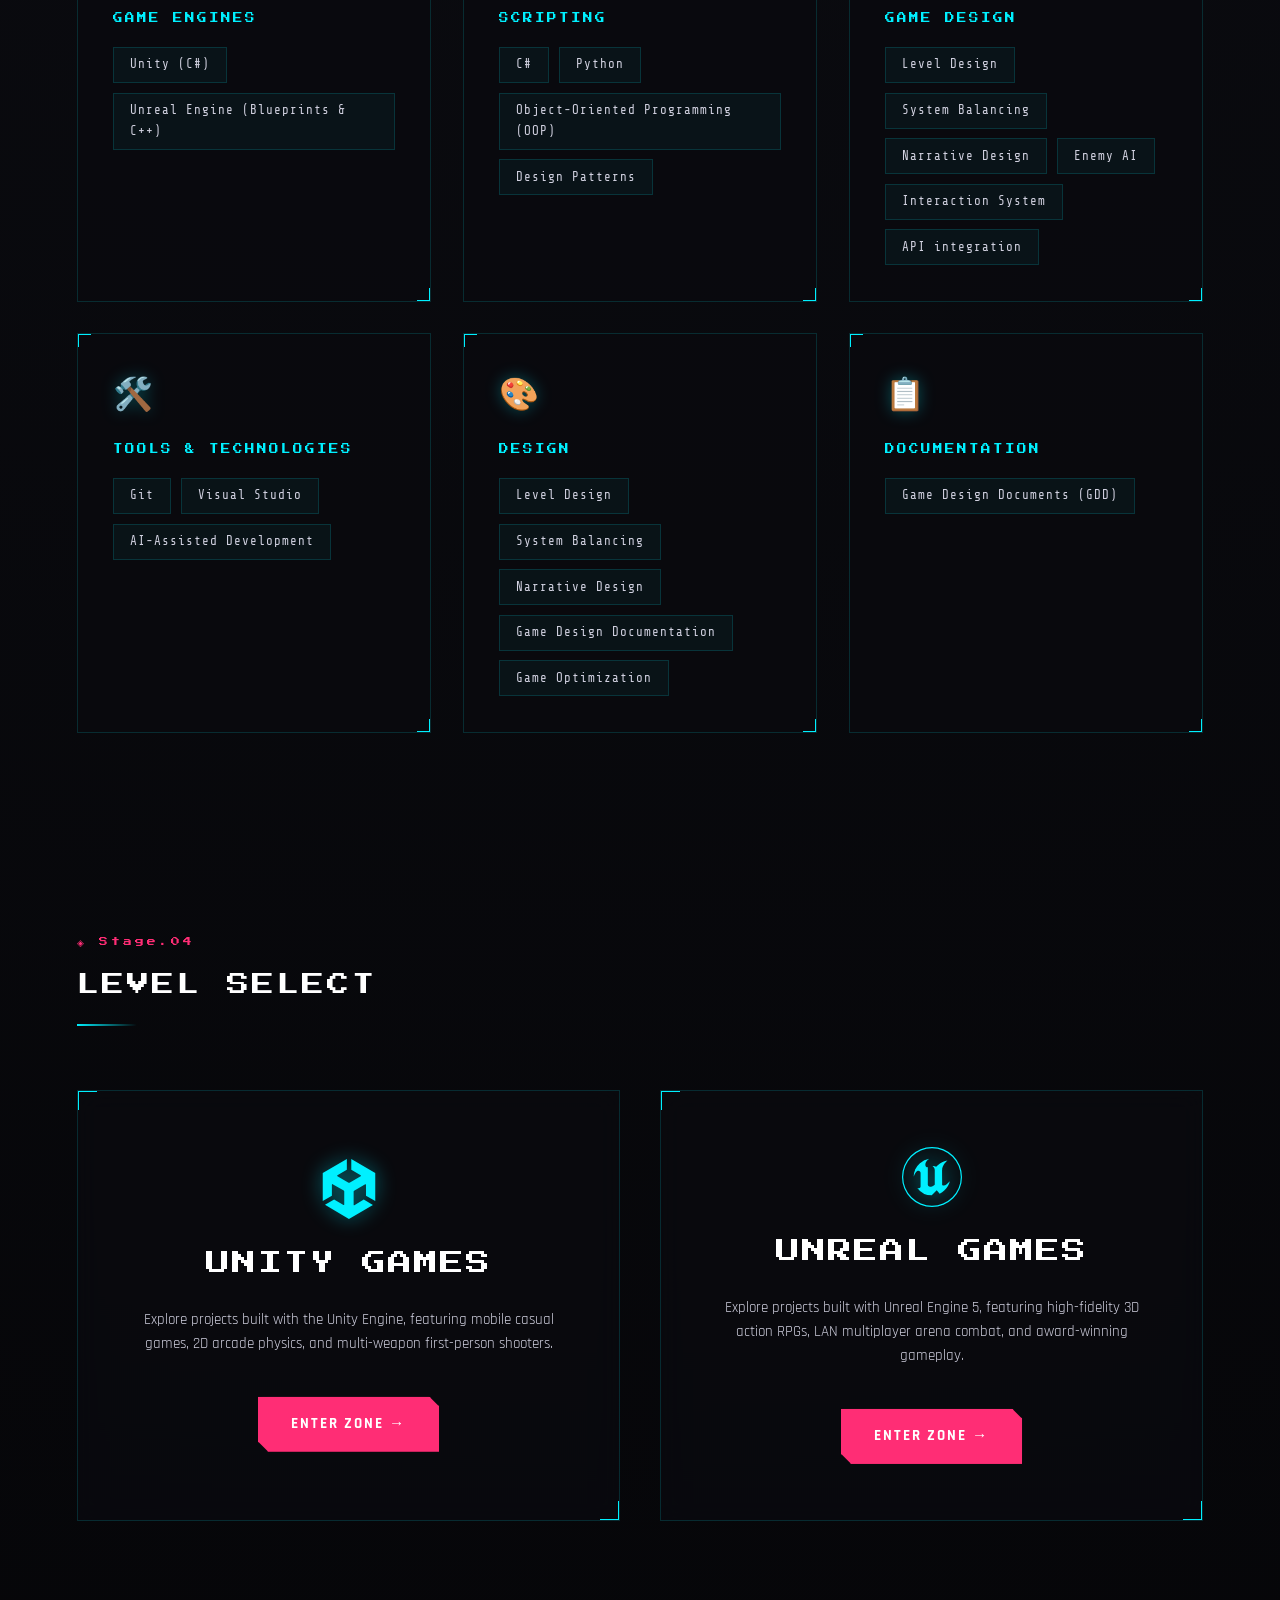
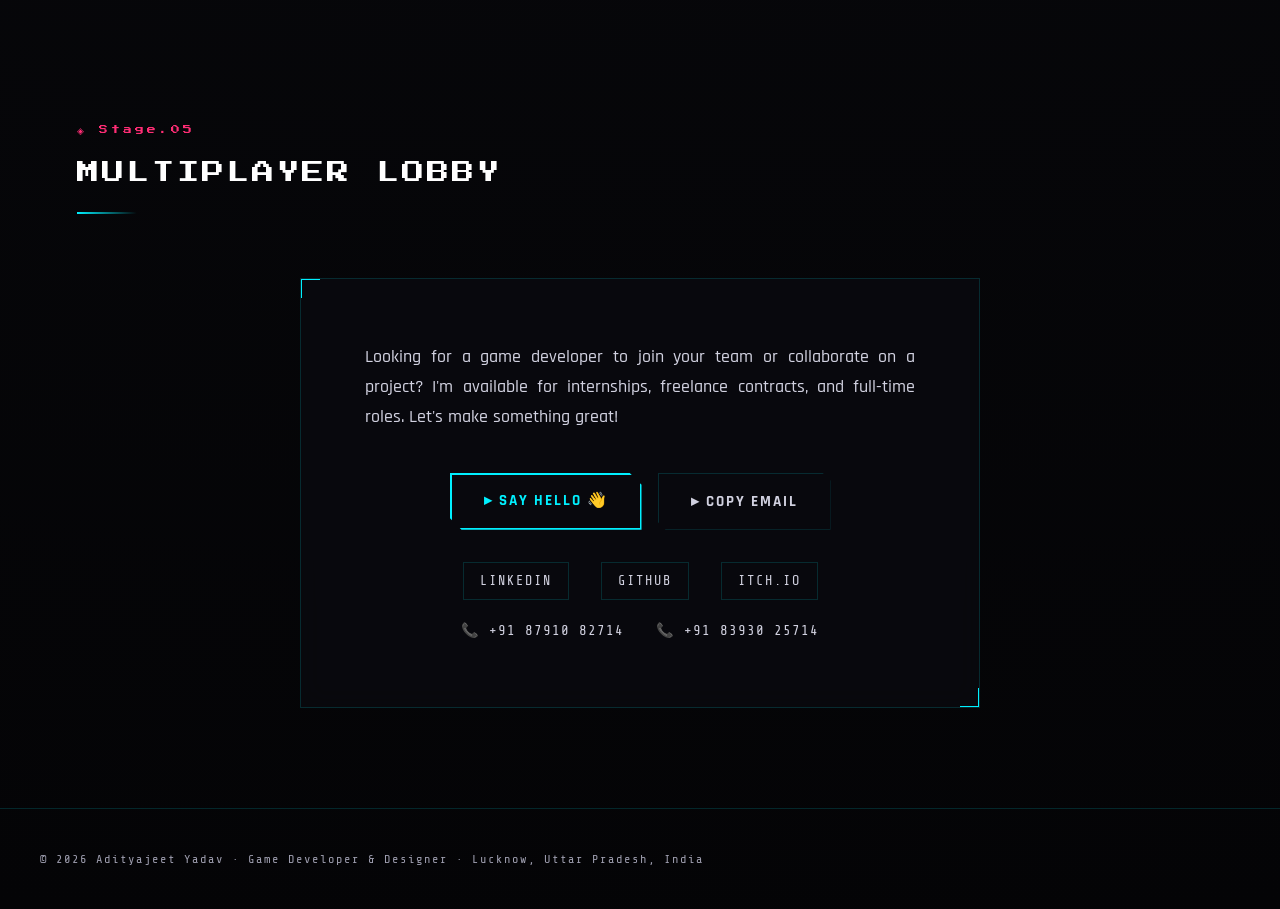
==== commit 52aa34bb: "Education" ====
--- a/index.html
+++ b/index.html
@@ -42,27 +42,21 @@
 
     <!-- ─── HERO — GAME TITLE SCREEN ─── -->
     <header class="hero" id="home">
-        <div class="hero-content">
-            <div class="hero-badge">
-                <span class="badge-dot"></span>◈ Status: Seeking Party
-            </div>
-            <h2 class="greeting">// Loading Player Profile...</h2>
-            <h1 class="name" data-text="Adityajeet Yadav">Adityajeet Yadav</h1>
-            <div class="type-wrap">
+        <div class="hero-minimal-content">
+            <div class="hero-status-tag">◈ STATUS: Seeking Party</div>
+            <h1 class="hero-minimal-title" data-text="Adityajeet Yadav">Adityajeet Yadav</h1>
+            <div class="hero-minimal-subtitle">
                 <span class="type-prefix">▸ skill:&nbsp;</span>
                 <span class="typewriter" id="typewriter"></span>
             </div>
-            <p class="bio">
-                Passionate Game Designer & Developer skilled in Unity and Unreal Engine. I specialise in crafting 2D and
-                3D games — from combat systems and enemy AI to level design and interactive storytelling.
+            <p class="hero-minimal-bio">
+                Completed B.E. CSE (Graphic & Gaming) from Chandigarh University. I craft immersive 2D/3D gaming experiences, designing intelligent combat systems, enemy AI, and rich narrative-driven levels in Unity & Unreal Engine.
             </p>
-            <div class="cta-buttons">
-                <a href="#projects" class="btn primary pulse">▸ View Quests</a>
-                <a href="#contact" class="btn secondary">▸ Contact Guild</a>
-            </div>
-        </div>
-
-
+            <div class="hero-minimal-ctas">
+                <a href="#projects" class="btn btn-outline">Explore Quests</a>
+                <a href="#contact" class="btn btn-outline secondary">Get In Touch</a>
+            </div>
+        </div>
 
         <div class="scroll-hint">
             <span>Scroll Down</span>
@@ -102,8 +96,8 @@
             <div class="about-text">
                 <h3 class="about-sub">▸ Game Developer & Designer</h3>
                 <p>
-                    I'm <strong>Adityajeet Yadav</strong>, pursuing B.E. CSE (Graphic & Gaming) at <strong>Chandigarh
-                        University</strong> (CGPA 7.34, graduating July 2026). I craft immersive game worlds using Unity
+                    I'm <strong>Adityajeet Yadav</strong>, a B.E. CSE (Graphic & Gaming) graduate from <strong>Chandigarh
+                        University</strong> (CGPA 7.51, graduated June 2026). I craft immersive game worlds using Unity
                     and Unreal Engine — from designing combat systems and enemy AI to shaping narrative flow and player
                     progression.
                 </p>
--- a/styles.css
+++ b/styles.css
@@ -548,6 +548,109 @@
     opacity: 0.6;
 }
 
+/* ===========================================
+   MINIMALIST EDITORIAL HERO PAGE
+   =========================================== */
+.hero-minimal-content {
+    max-width: 800px;
+    width: 100%;
+    margin: 0 auto;
+    display: flex;
+    flex-direction: column;
+    align-items: center;
+    text-align: center;
+    gap: 1.5rem;
+    position: relative;
+    z-index: 3;
+    padding: 0 20px;
+}
+
+.hero-status-tag {
+    font-family: var(--font-mono);
+    color: var(--green);
+    font-size: 0.72rem;
+    letter-spacing: 2px;
+    background: rgba(0, 255, 136, 0.05);
+    border: 1px solid rgba(0, 255, 136, 0.18);
+    padding: 6px 16px;
+    border-radius: 20px;
+    text-transform: uppercase;
+    box-shadow: 0 0 15px rgba(0, 255, 136, 0.05);
+}
+
+.hero-minimal-title {
+    font-family: var(--font-display);
+    font-size: clamp(2rem, 5.5vw, 4rem);
+    font-weight: 700;
+    line-height: 1.25;
+    letter-spacing: 2px;
+    color: var(--text);
+    text-shadow: 0 0 50px rgba(0, 240, 255, 0.15);
+    margin-bottom: 0.5rem;
+}
+
+.hero-minimal-subtitle {
+    font-family: var(--font-mono);
+    font-size: clamp(1.1rem, 2.5vw, 1.5rem);
+    font-weight: 400;
+    color: var(--text-dim);
+    display: flex;
+    align-items: center;
+    justify-content: center;
+    padding: 6px 16px;
+}
+
+.hero-minimal-bio {
+    font-family: var(--font-body);
+    font-size: clamp(1.05rem, 2vw, 1.25rem);
+    line-height: 1.75;
+    color: var(--text-dim);
+    max-width: 650px;
+    margin: 0 auto 1.5rem auto;
+    text-align: center;
+    text-justify: auto;
+}
+
+.hero-minimal-ctas {
+    display: flex;
+    gap: 1.2rem;
+    justify-content: center;
+    flex-wrap: wrap;
+}
+
+.btn-outline {
+    font-family: var(--font-mono);
+    font-size: 0.82rem;
+    letter-spacing: 2px;
+    text-transform: uppercase;
+    text-decoration: none;
+    color: var(--cyan);
+    border: 1px solid var(--cyan);
+    background: transparent;
+    padding: 12px 28px;
+    transition: background 0.3s, box-shadow 0.3s, color 0.3s, border-color 0.3s, transform 0.2s;
+    clip-path: polygon(0 0, calc(100% - 8px) 0, 100% 8px, 100% 100%, 8px 100%, 0 calc(100% - 8px));
+}
+
+.btn-outline:hover {
+    background: rgba(0, 240, 255, 0.08);
+    box-shadow: 0 0 25px rgba(0, 240, 255, 0.25);
+    color: #ffffff;
+    border-color: var(--cyan);
+}
+
+.btn-outline.secondary {
+    color: var(--text-dim);
+    border-color: rgba(255, 255, 255, 0.15);
+}
+
+.btn-outline.secondary:hover {
+    background: rgba(255, 45, 117, 0.06);
+    border-color: var(--magenta);
+    box-shadow: 0 0 25px rgba(255, 45, 117, 0.2);
+    color: #ffffff;
+}
+
 /* ===========================
    SECTIONS (COMMON)
    =========================== */
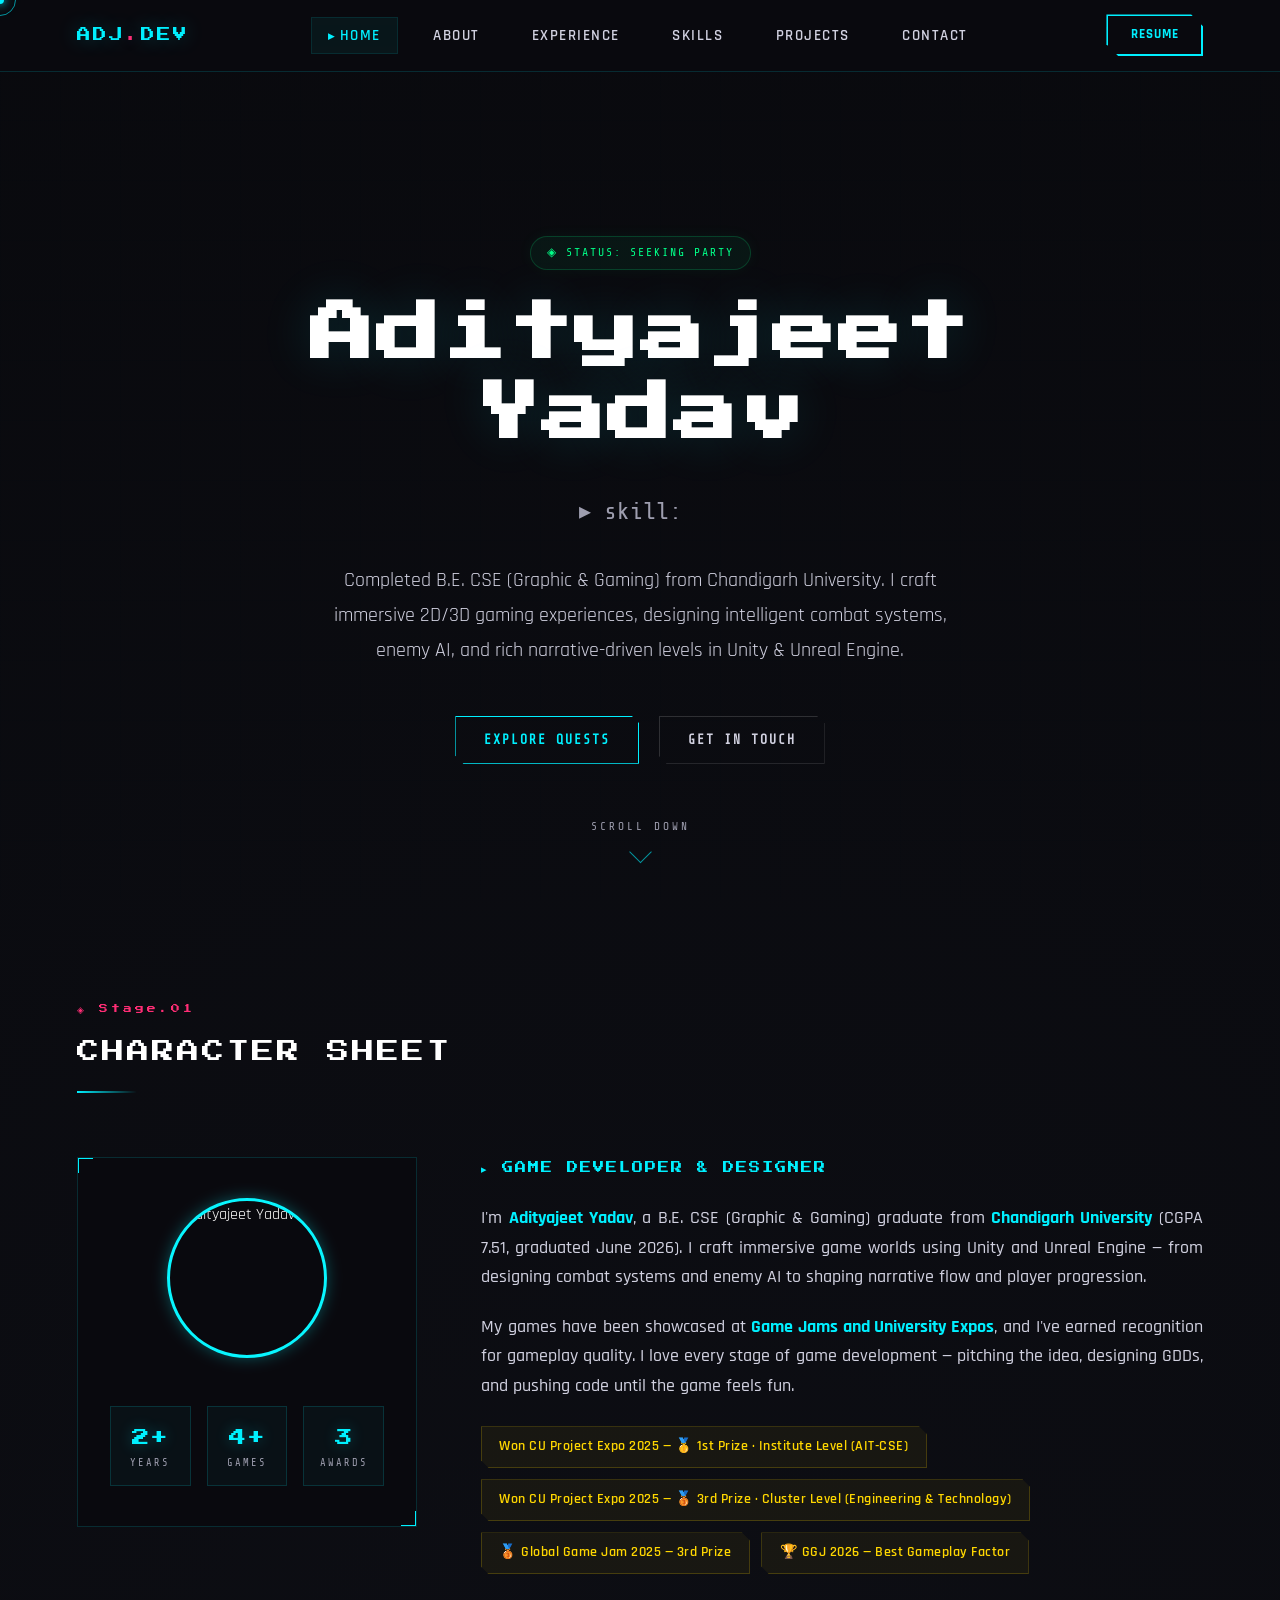
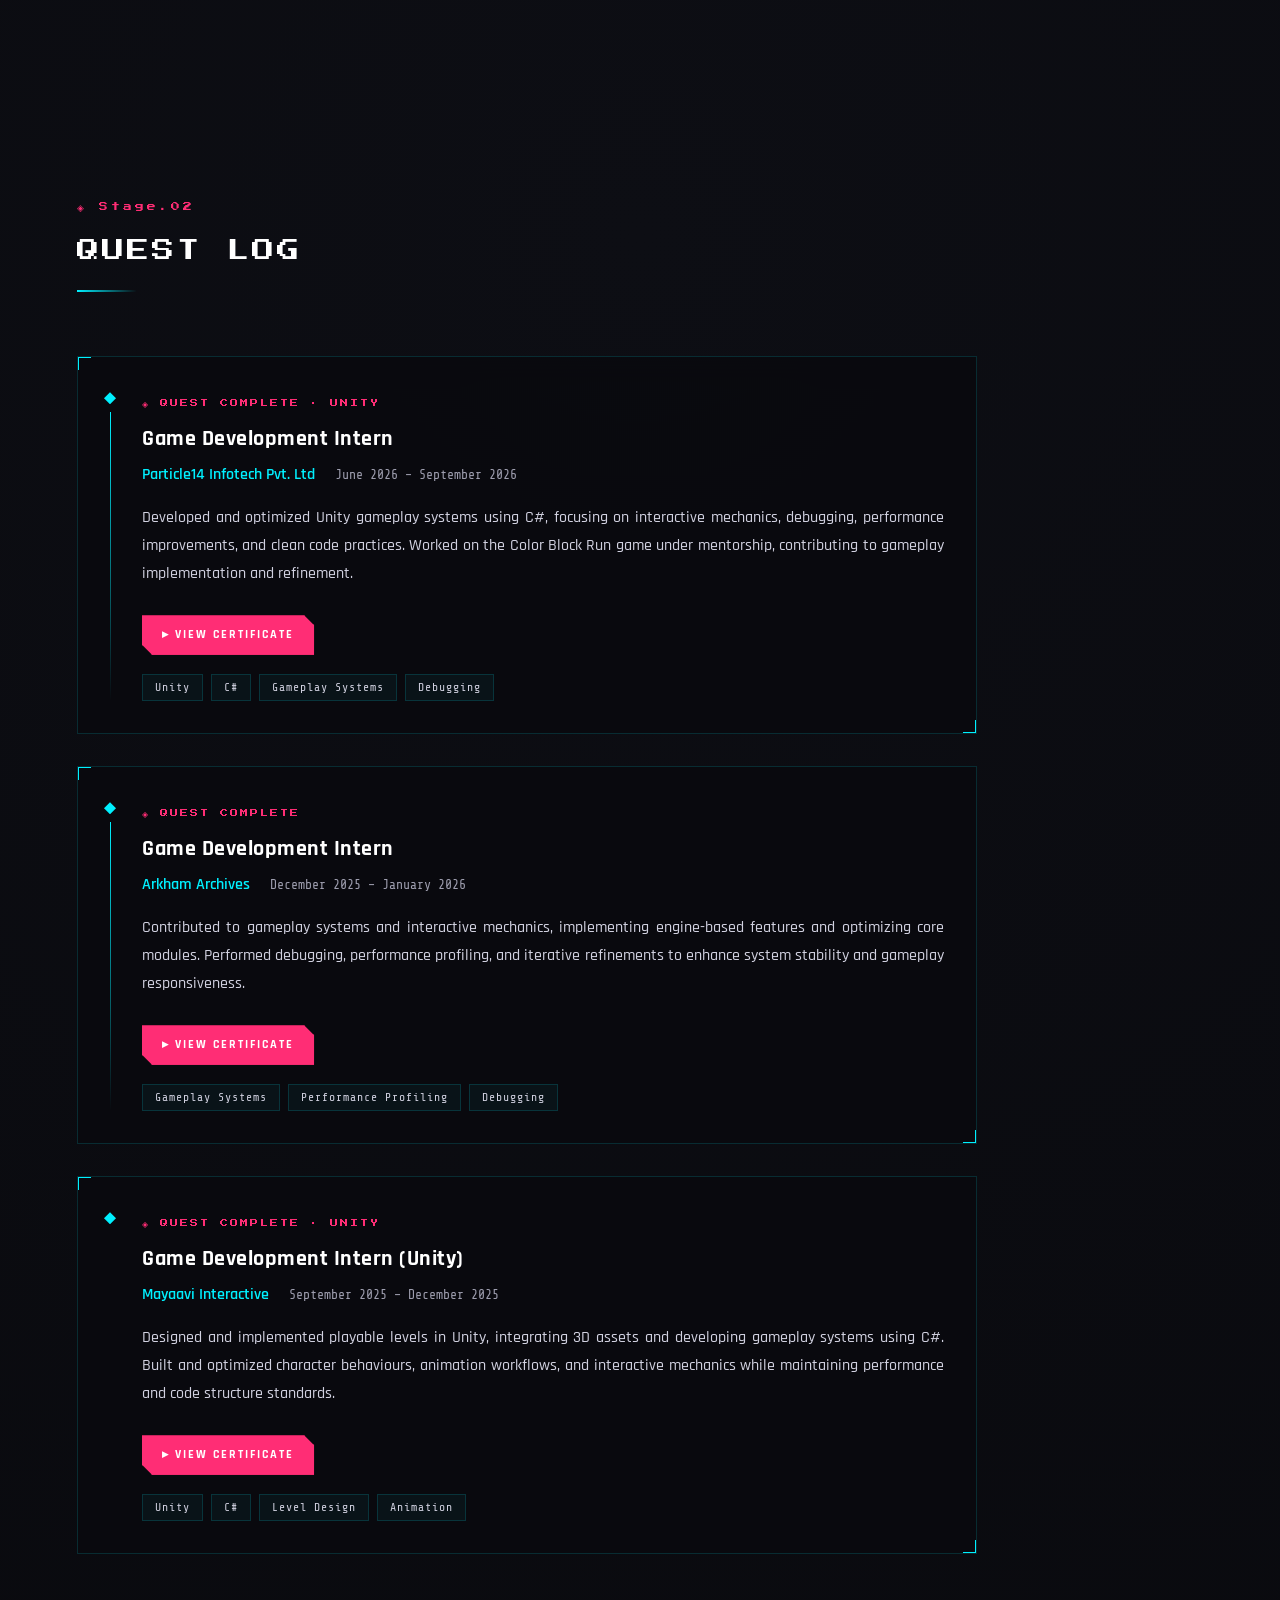
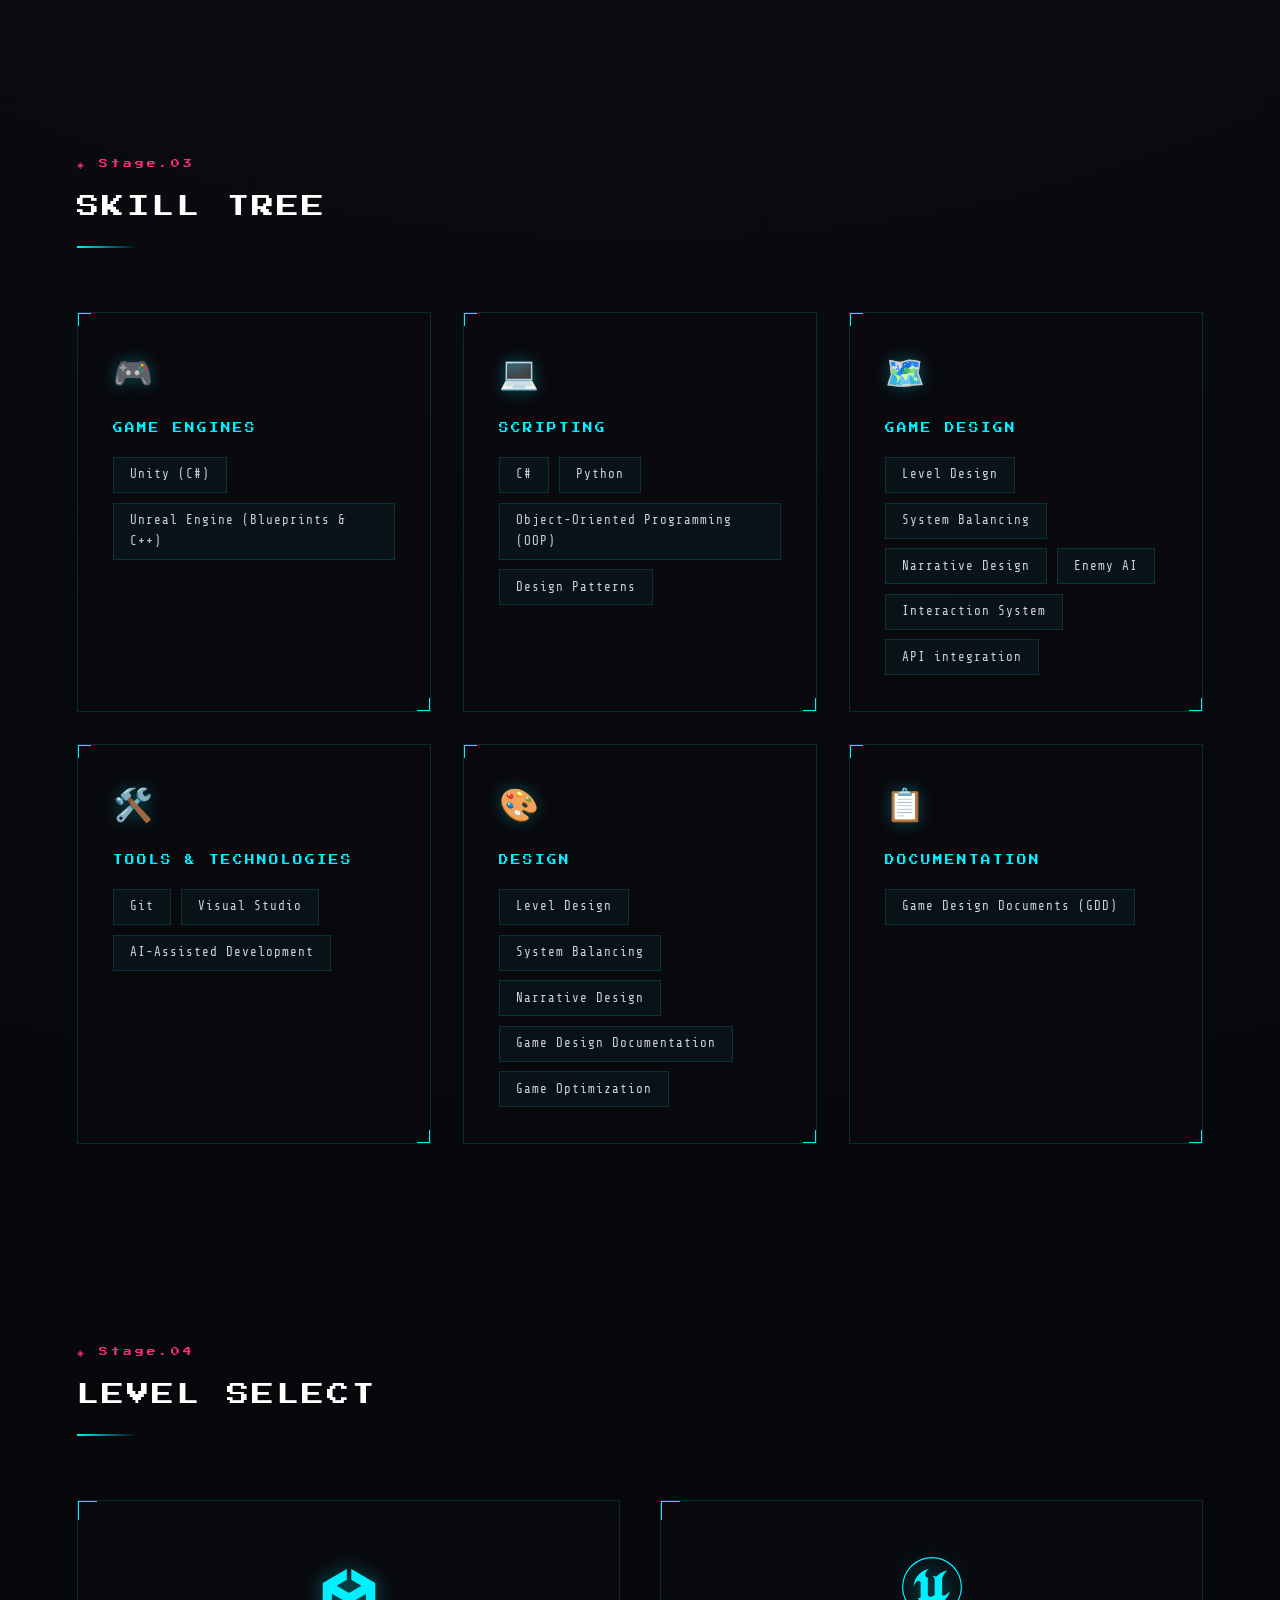
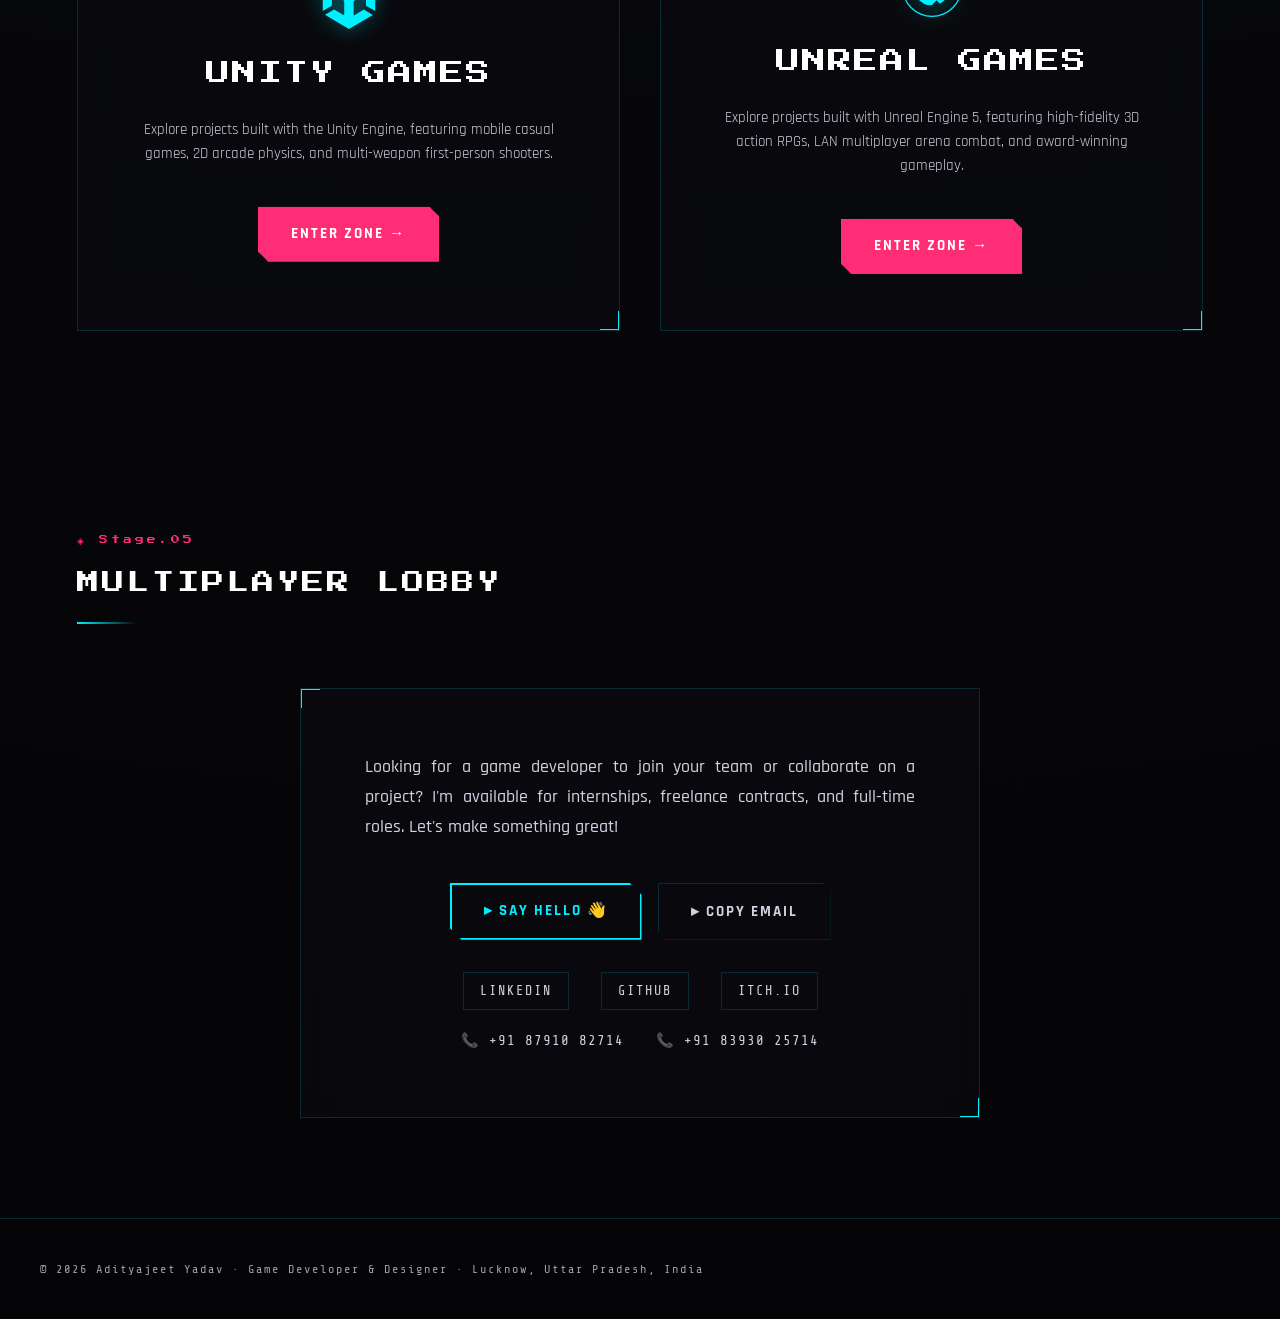
==== commit 6ee4e684: "ResumeUpdated" ====
--- a/index.html
+++ b/index.html
@@ -134,6 +134,31 @@
                     <div class="tl-line"></div>
                 </div>
                 <div class="tl-content">
+                    <div class="tl-badge">◈ Quest Complete · Unity</div>
+                    <h3 class="tl-title">Game Development Intern</h3>
+                    <span class="tl-company">Particle14 Infotech Pvt. Ltd</span>
+                    <span class="tl-date">June 2026 – September 2026</span>
+                    <p class="tl-desc">
+                        Developed and optimized Unity gameplay systems using C#, focusing on interactive mechanics, debugging, performance
+                        improvements, and clean code practices. Worked on the Color Block Run game under mentorship, contributing to gameplay
+                        implementation and refinement.
+                    </p>
+                    <a href="Internship_Letter/Particle14_Certificate.pdf" target="_blank" class="btn btn-pink" style="padding: 0.5rem 1.2rem; font-size: 0.78rem; margin-top: 0.5rem; margin-bottom: 1.2rem;">
+                        ▸ View Certificate
+                    </a>
+                    <div class="tl-tags">
+                        <span>Unity</span><span>C#</span><span>Gameplay Systems</span><span>Debugging</span>
+                    </div>
+                </div>
+            </div>
+
+            <div class="timeline-item tilt-card">
+                <div class="card-glow"></div>
+                <div class="tl-left">
+                    <div class="tl-dot"></div>
+                    <div class="tl-line"></div>
+                </div>
+                <div class="tl-content">
                     <div class="tl-badge">◈ Quest Complete</div>
                     <h3 class="tl-title">Game Development Intern</h3>
                     <span class="tl-company">Arkham Archives</span>
@@ -541,7 +566,7 @@
 
     <!-- THREE.JS CDN -->
     <script src="https://cdnjs.cloudflare.com/ajax/libs/three.js/r128/three.min.js"></script>
-    <script src="script.js"></script>
+    <script src="script.js?v=1.0.1"></script>
 </body>
 
 </html>
